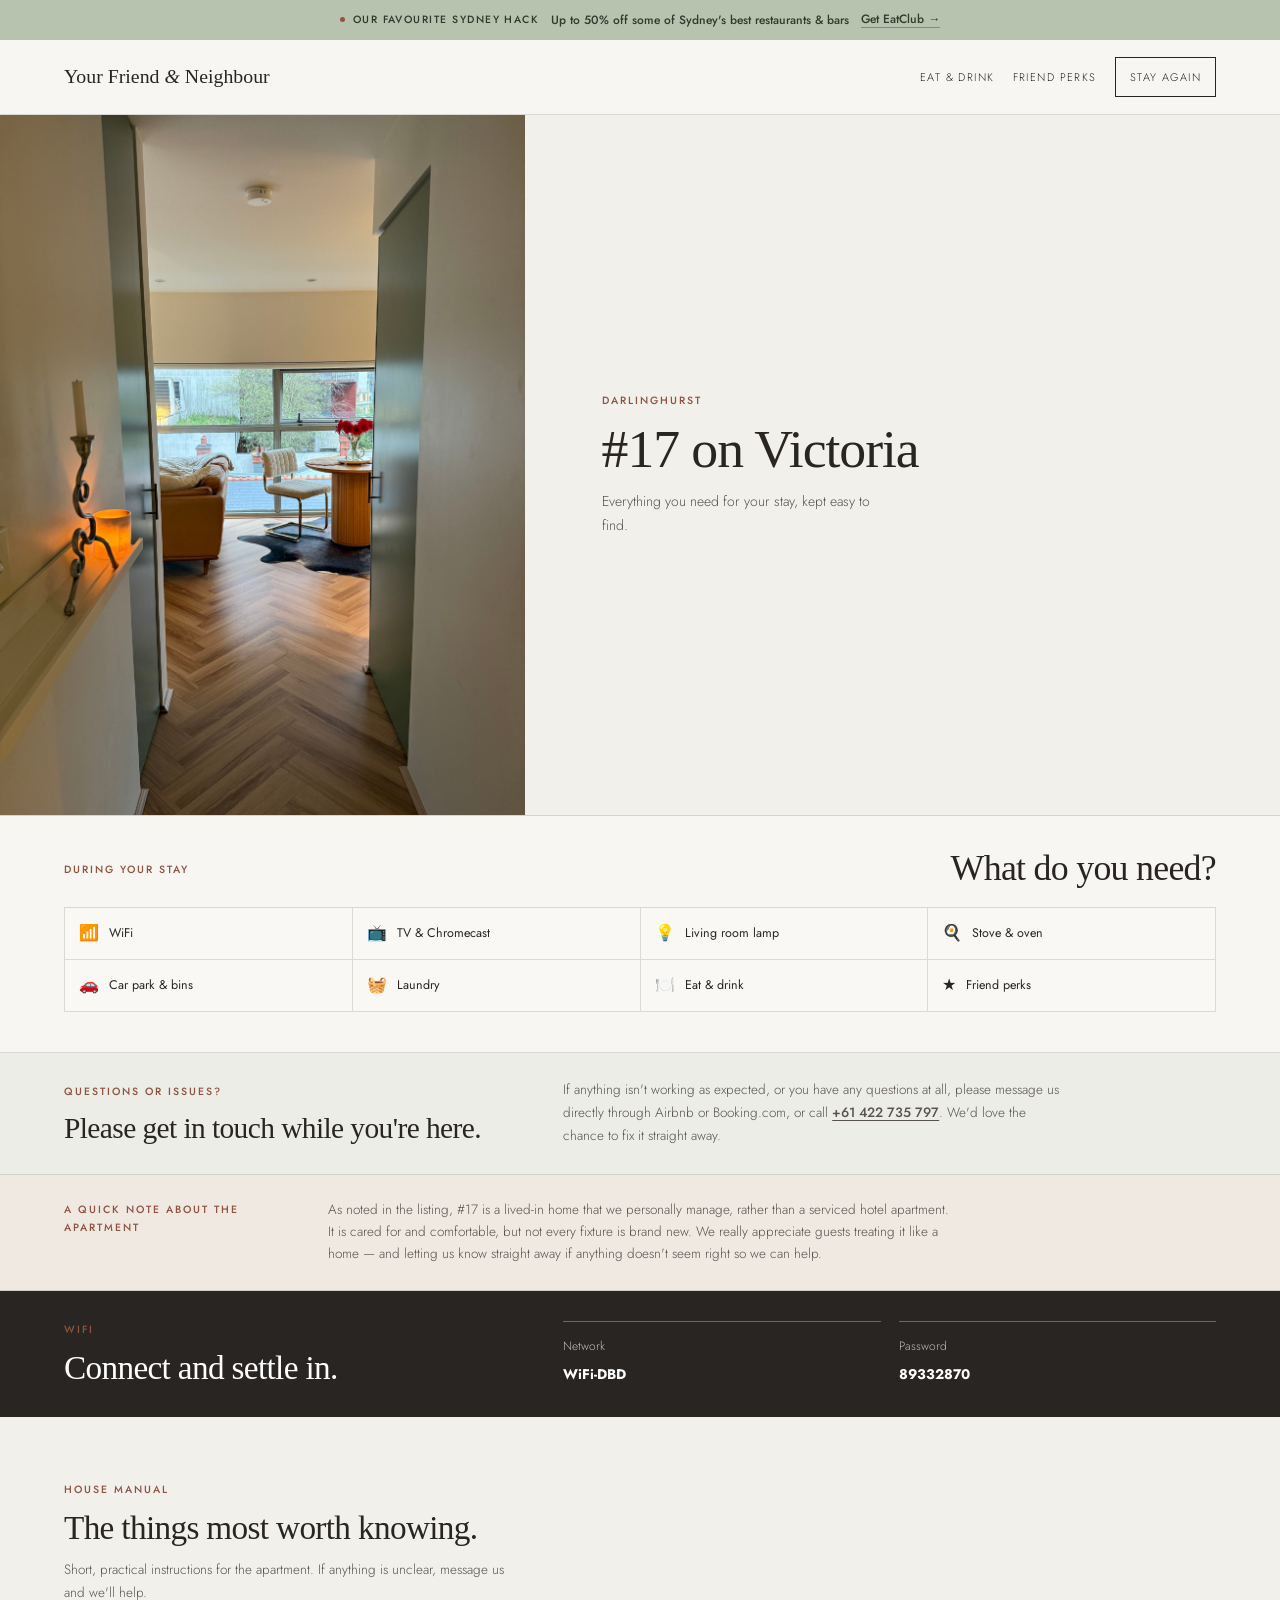
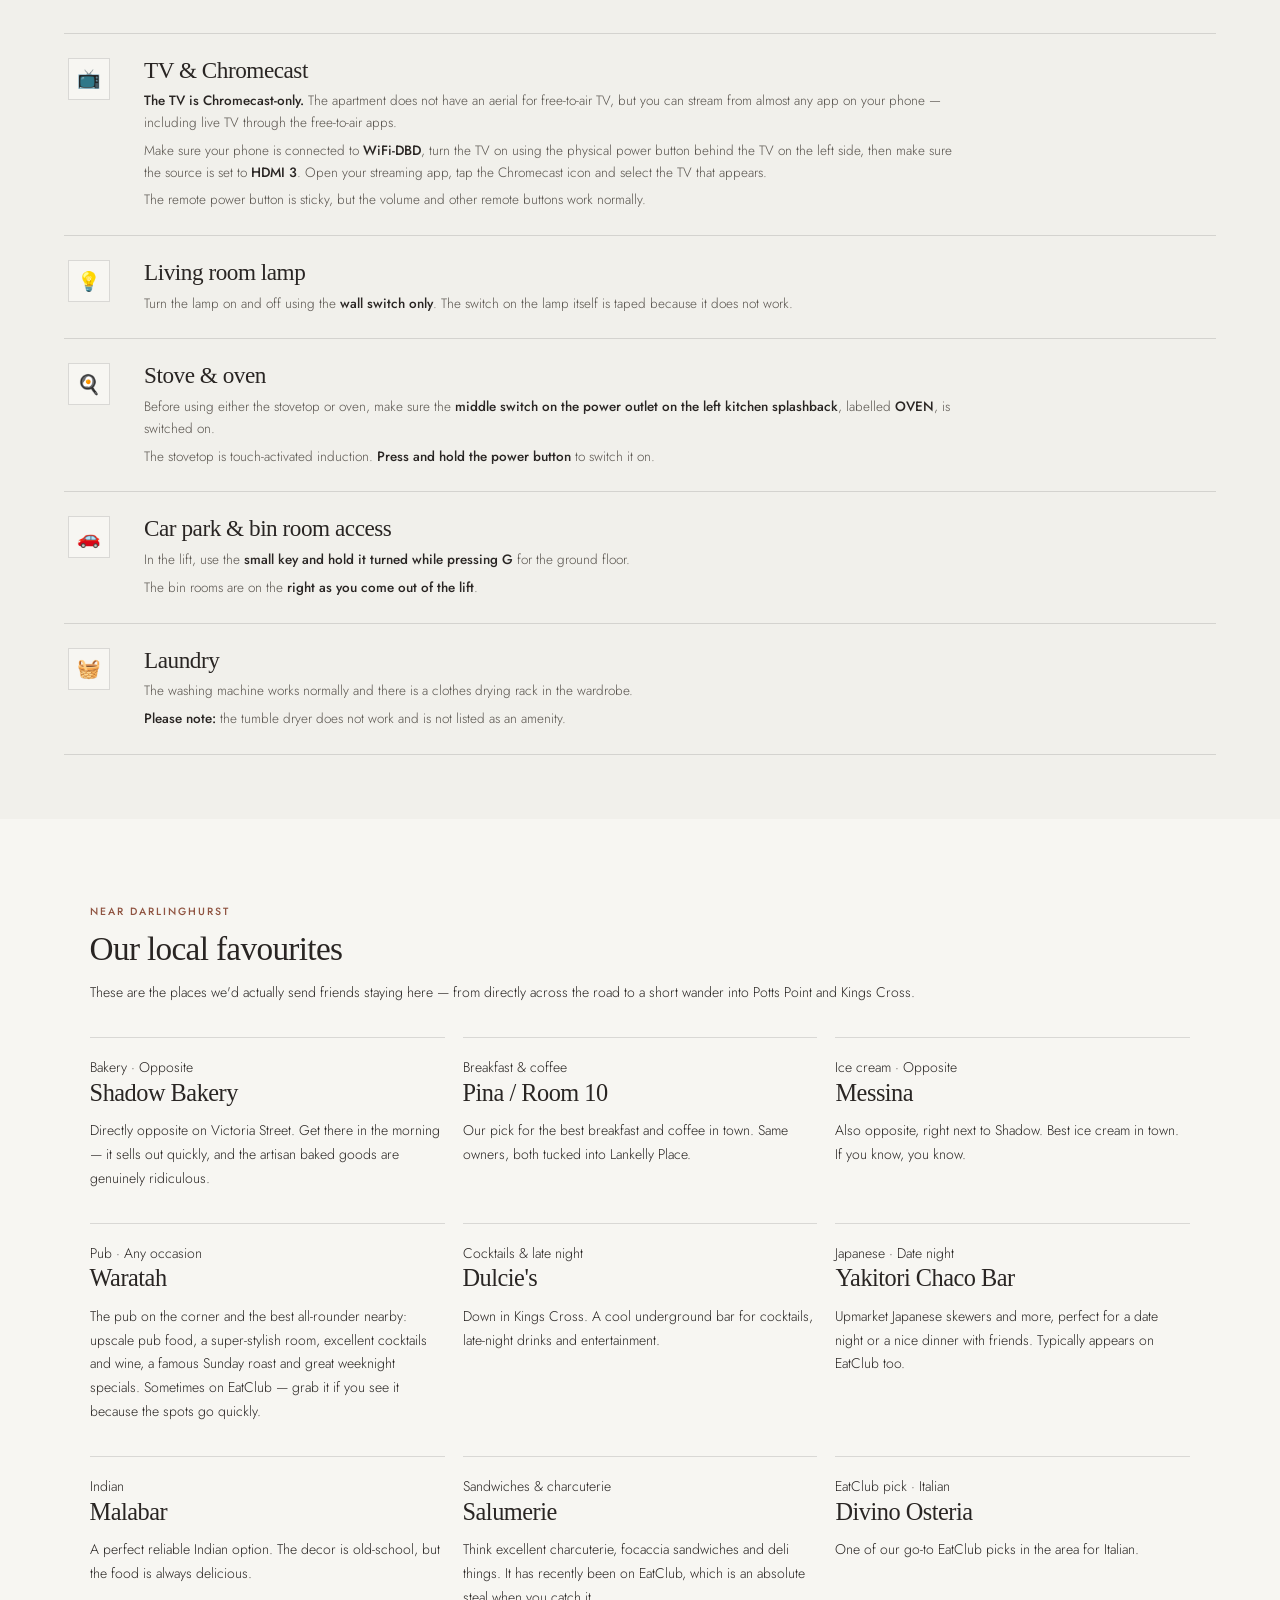
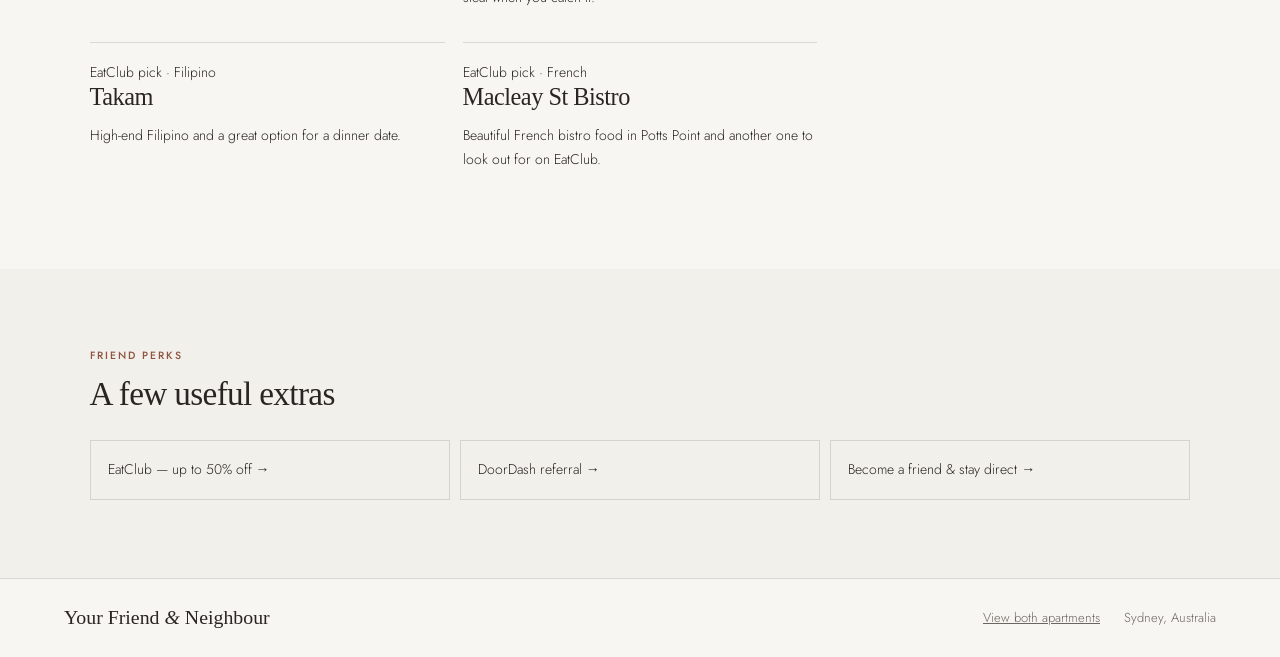
==== darlinghurst.html @ 28685bdb "Add Darlinghurst local recommendations" ====
<!doctype html>
<html lang="en">
<head>
  <meta charset="utf-8">
  <meta name="viewport" content="width=device-width, initial-scale=1">
  <title>#17 on Victoria | Your Friend & Neighbour</title>
  <link rel="preconnect" href="https://fonts.googleapis.com">
  <link rel="preconnect" href="https://fonts.gstatic.com" crossorigin>
  <link href="https://fonts.googleapis.com/css2?family=Jost:wght@300;400;500&family=Junicode:ital,wght@0,400;0,600;1,400&display=swap" rel="stylesheet">
  <link rel="stylesheet" href="styles.css">
  <link rel="stylesheet" href="overrides.css?v=guest5">
</head>
<body class="guest-page darlinghurst-guest-page">
  <a class="promo-bar" href="https://links.eatclub.com.au/VXpTUVMaY2b" target="_blank" rel="noopener noreferrer">
    <span class="promo-kicker">OUR FAVOURITE SYDNEY HACK</span>
    <strong>Up to 50% off some of Sydney's best restaurants &amp; bars</strong>
    <span class="promo-link">Get EatClub →</span>
  </a>

  <header class="site-header guest-header">
    <a class="brand" href="index.html">Your Friend <span>&amp;</span> Neighbour</a>
    <nav aria-label="Guest navigation">
      <a href="#guide">Eat &amp; drink</a>
      <a href="#perks">Friend perks</a>
      <a class="nav-cta" href="index.html#friend">Stay again</a>
    </nav>
  </header>

  <main>
    <section class="guest-split-hero" aria-label="#17 on Victoria guest guide">
      <div class="guest-split-image">
        <img src="IMG_4747.jpg" alt="#17 on Victoria apartment in Darlinghurst">
      </div>
      <div class="guest-split-copy">
        <p class="eyebrow">Darlinghurst</p>
        <h1>#17 on Victoria</h1>
        <p>Everything you need for your stay, kept easy to find.</p>
      </div>
    </section>

    <section class="guest-quick-section" aria-labelledby="guest-help-heading">
      <div class="guest-quick-heading">
        <p class="eyebrow">During your stay</p>
        <h2 id="guest-help-heading">What do you need?</h2>
      </div>
      <nav class="guest-quick-list" aria-label="Quick guest help">
        <a href="#wifi"><span aria-hidden="true">📶</span><strong>WiFi</strong></a>
        <a href="#tv"><span aria-hidden="true">📺</span><strong>TV &amp; Chromecast</strong></a>
        <a href="#lamp"><span aria-hidden="true">💡</span><strong>Living room lamp</strong></a>
        <a href="#kitchen"><span aria-hidden="true">🍳</span><strong>Stove &amp; oven</strong></a>
        <a href="#building-access"><span aria-hidden="true">🚗</span><strong>Car park &amp; bins</strong></a>
        <a href="#laundry"><span aria-hidden="true">🧺</span><strong>Laundry</strong></a>
        <a href="#guide"><span aria-hidden="true">🍽️</span><strong>Eat &amp; drink</strong></a>
        <a href="#perks"><span aria-hidden="true">★</span><strong>Friend perks</strong></a>
      </nav>
    </section>

    <section class="guest-contact-strip" aria-label="Contact your host">
      <div>
        <p class="eyebrow">Questions or issues?</p>
        <h2>Please get in touch while you're here.</h2>
      </div>
      <p>If anything isn't working as expected, or you have any questions at all, please message us directly through Airbnb or Booking.com, or call <a href="tel:+61422735797">+61 422 735 797</a>. We'd love the chance to fix it straight away.</p>
    </section>

    <section class="guest-context-note" aria-label="About the apartment">
      <div>
        <p class="eyebrow">A quick note about the apartment</p>
        <p>As noted in the listing, #17 is a lived-in home that we personally manage, rather than a serviced hotel apartment. It is cared for and comfortable, but not every fixture is brand new. We really appreciate guests treating it like a home — and letting us know straight away if anything doesn't seem right so we can help.</p>
      </div>
    </section>

    <section id="wifi" class="wifi-card guest-wifi-card guest-wifi-card-compact">
      <div>
        <p class="eyebrow">WiFi</p>
        <h2>Connect and settle in.</h2>
      </div>
      <div class="wifi-details">
        <p><span>Network</span><strong>WiFi-DBD</strong></p>
        <p><span>Password</span><strong>89332870</strong></p>
      </div>
    </section>

    <section id="essentials" class="section guest-essential-section">
      <div class="section-intro narrow guest-essential-intro">
        <p class="eyebrow">House manual</p>
        <h2>The things most worth knowing.</h2>
        <p>Short, practical instructions for the apartment. If anything is unclear, message us and we'll help.</p>
      </div>

      <div class="guest-manual-list">
        <article id="tv" class="guest-manual-row">
          <div class="guest-manual-icon" aria-hidden="true">📺</div>
          <div class="guest-manual-copy">
            <h3>TV &amp; Chromecast</h3>
            <p><strong>The TV is Chromecast-only.</strong> The apartment does not have an aerial for free-to-air TV, but you can stream from almost any app on your phone — including live TV through the free-to-air apps.</p>
            <p>Make sure your phone is connected to <strong>WiFi-DBD</strong>, turn the TV on using the physical power button behind the TV on the left side, then make sure the source is set to <strong>HDMI 3</strong>. Open your streaming app, tap the Chromecast icon and select the TV that appears.</p>
            <p>The remote power button is sticky, but the volume and other remote buttons work normally.</p>
          </div>
        </article>

        <article id="lamp" class="guest-manual-row">
          <div class="guest-manual-icon" aria-hidden="true">💡</div>
          <div class="guest-manual-copy">
            <h3>Living room lamp</h3>
            <p>Turn the lamp on and off using the <strong>wall switch only</strong>. The switch on the lamp itself is taped because it does not work.</p>
          </div>
        </article>

        <article id="kitchen" class="guest-manual-row">
          <div class="guest-manual-icon" aria-hidden="true">🍳</div>
          <div class="guest-manual-copy">
            <h3>Stove &amp; oven</h3>
            <p>Before using either the stovetop or oven, make sure the <strong>middle switch on the power outlet on the left kitchen splashback</strong>, labelled <strong>OVEN</strong>, is switched on.</p>
            <p>The stovetop is touch-activated induction. <strong>Press and hold the power button</strong> to switch it on.</p>
          </div>
        </article>

        <article id="building-access" class="guest-manual-row">
          <div class="guest-manual-icon" aria-hidden="true">🚗</div>
          <div class="guest-manual-copy">
            <h3>Car park &amp; bin room access</h3>
            <p>In the lift, use the <strong>small key and hold it turned while pressing G</strong> for the ground floor.</p>
            <p>The bin rooms are on the <strong>right as you come out of the lift</strong>.</p>
          </div>
        </article>

        <article id="laundry" class="guest-manual-row">
          <div class="guest-manual-icon" aria-hidden="true">🧺</div>
          <div class="guest-manual-copy">
            <h3>Laundry</h3>
            <p>The washing machine works normally and there is a clothes drying rack in the wardrobe.</p>
            <p><strong>Please note:</strong> the tumble dryer does not work and is not listed as an amenity.</p>
          </div>
        </article>
      </div>
    </section>

    <section id="guide" class="section">
      <p class="eyebrow">Near Darlinghurst</p>
      <h2>Our local favourites</h2>
      <p class="guide-intro">These are the places we'd actually send friends staying here — from directly across the road to a short wander into Potts Point and Kings Cross.</p>
      <div class="recommendation-grid">
        <article><span>Bakery · Opposite</span><h3>Shadow Bakery</h3><p>Directly opposite on Victoria Street. Get there in the morning — it sells out quickly, and the artisan baked goods are genuinely ridiculous.</p></article>
        <article><span>Breakfast &amp; coffee</span><h3>Pina / Room 10</h3><p>Our pick for the best breakfast and coffee in town. Same owners, both tucked into Lankelly Place.</p></article>
        <article><span>Ice cream · Opposite</span><h3>Messina</h3><p>Also opposite, right next to Shadow. Best ice cream in town. If you know, you know.</p></article>
        <article><span>Pub · Any occasion</span><h3>Waratah</h3><p>The pub on the corner and the best all-rounder nearby: upscale pub food, a super-stylish room, excellent cocktails and wine, a famous Sunday roast and great weeknight specials. Sometimes on EatClub — grab it if you see it because the spots go quickly.</p></article>
        <article><span>Cocktails &amp; late night</span><h3>Dulcie's</h3><p>Down in Kings Cross. A cool underground bar for cocktails, late-night drinks and entertainment.</p></article>
        <article><span>Japanese · Date night</span><h3>Yakitori Chaco Bar</h3><p>Upmarket Japanese skewers and more, perfect for a date night or a nice dinner with friends. Typically appears on EatClub too.</p></article>
        <article><span>Indian</span><h3>Malabar</h3><p>A perfect reliable Indian option. The decor is old-school, but the food is always delicious.</p></article>
        <article><span>Sandwiches &amp; charcuterie</span><h3>Salumerie</h3><p>Think excellent charcuterie, focaccia sandwiches and deli things. It has recently been on EatClub, which is an absolute steal when you catch it.</p></article>
        <article><span>EatClub pick · Italian</span><h3>Divino Osteria</h3><p>One of our go-to EatClub picks in the area for Italian.</p></article>
        <article><span>EatClub pick · Filipino</span><h3>Takam</h3><p>High-end Filipino and a great option for a dinner date.</p></article>
        <article><span>EatClub pick · French</span><h3>Macleay St Bistro</h3><p>Beautiful French bistro food in Potts Point and another one to look out for on EatClub.</p></article>
      </div>
    </section>

    <section id="perks" class="perks">
      <p class="eyebrow">Friend perks</p>
      <h2>A few useful extras</h2>
      <div class="perk-links">
        <a href="https://links.eatclub.com.au/VXpTUVMaY2b" target="_blank" rel="noopener noreferrer">EatClub — up to 50% off →</a>
        <a href="#">DoorDash referral →</a>
        <a href="index.html#friend">Become a friend &amp; stay direct →</a>
      </div>
    </section>
  </main>

  <footer>
    <div class="footer-brand">Your Friend <span>&amp;</span> Neighbour</div>
    <p><a href="index.html">View both apartments</a></p>
    <p>Sydney, Australia</p>
  </footer>
</body>
</html>
---- styles.css ----
:root{
  --ink:#292523;--paper:#F7F6F2;--warm:#F1F0EB;--sage:#68755F;--sage-pale:#B7C3AE;--sage-pale-text:#2F3A2D;--clay:#8F5340;--muted:#6B6660;--body:#57524C;--line:rgba(41,37,35,.14)
}
*{box-sizing:border-box}html{scroll-behavior:smooth}body{margin:0;background:var(--paper);color:var(--ink);font-family:"Jost",Arial,sans-serif;font-weight:300;font-size:14px;line-height:1.7}a{color:inherit}img{display:block;width:100%;filter:none!important}h1,h2,h3,.stay-title{font-family:"Junicode",Georgia,serif;font-weight:400;letter-spacing:-.02em;margin:0}h1{font-size:clamp(2.2rem,3.4vw,3.2rem);line-height:1.06}h2{font-size:clamp(1.85rem,2.6vw,2.7rem);line-height:1.04}h3,.stay-title{font-size:clamp(1.5rem,1.9vw,1.95rem);line-height:1.05}.eyebrow{margin:0 0 12px;text-transform:uppercase;letter-spacing:.19em;font-size:10.5px;font-weight:500;color:var(--clay)}.eyebrow.light{color:rgba(255,255,255,.92)}
.promo-bar{position:sticky;top:0;z-index:50;min-height:40px;padding:9px 5vw;display:flex;justify-content:center;align-items:center;gap:12px;background:var(--sage-pale);color:var(--sage-pale-text);text-decoration:none;font-size:12px;line-height:1.2}.promo-kicker{font-size:10.5px;letter-spacing:.14em;font-weight:500}.promo-kicker:before{content:"";display:inline-block;width:5px;height:5px;border-radius:50%;background:var(--clay);margin-right:8px;vertical-align:1px}.promo-bar strong,.promo-link{font-weight:500}.promo-link{border-bottom:1px solid rgba(47,58,45,.4)}
.site-header{position:sticky;top:40px;z-index:40;display:flex;align-items:center;gap:24px;padding:17px 5vw;background:rgba(247,246,242,.95);backdrop-filter:blur(12px);border-bottom:1px solid var(--line)}.brand,.footer-brand{font-family:"Junicode",Georgia,serif;font-size:1.24rem;line-height:1;text-decoration:none;white-space:nowrap}.brand span,.footer-brand span{font-style:italic}.site-header nav{display:flex;gap:24px;margin-left:auto;align-items:center}.site-header nav a,.nav-cta{font-size:11px;text-transform:uppercase;letter-spacing:.13em;text-decoration:none;min-height:40px;display:inline-flex;align-items:center;white-space:nowrap}.nav-cta{padding:8px 14px;border:1px solid var(--ink)}.nav-cta:hover{background:var(--ink);color:var(--paper)}
.home-hero{position:relative;height:min(72vh,660px);min-height:460px;overflow:hidden;display:flex;align-items:flex-end}.hero-image{position:absolute;inset:0;height:100%;object-fit:cover;object-position:62% 50%}.hero-wash{position:absolute;inset:0;background:linear-gradient(96deg,rgba(28,26,24,.42) 0%,rgba(28,26,24,.20) 30%,rgba(28,26,24,.05) 52%,rgba(28,26,24,0) 68%)}.hero-content{position:relative;z-index:2;color:white;max-width:640px;padding:8vh 5vw 6vh}.hero-content .eyebrow{display:flex;align-items:center;gap:11px;margin-bottom:18px}.hero-content .eyebrow span{width:22px;height:1px;background:rgba(255,255,255,.7);display:inline-block}.hero-copy{max-width:36ch;font-size:14.5px;color:rgba(255,255,255,.9);margin:18px 0 22px}.hero-actions{display:flex;gap:16px;align-items:center;flex-wrap:wrap}.hero-primary{background:var(--paper);color:var(--ink);padding:12px 20px;min-height:44px;display:inline-flex;align-items:center;text-decoration:none;text-transform:uppercase;font-size:11.5px;letter-spacing:.13em;font-weight:500;white-space:nowrap}.hero-secondary{color:white;font-size:13px;text-decoration:underline;text-underline-offset:4px}
.guest-band{background:var(--warm);border-bottom:1px solid var(--line);padding:18px 5vw;display:flex;justify-content:space-between;align-items:center;gap:24px;flex-wrap:wrap}.guest-band p{margin:0;color:var(--body)}.guest-band-links{display:flex;gap:8px;flex-wrap:wrap}.guest-band-links a{min-height:40px;padding:10px 14px;border:1px solid rgba(41,37,35,.22);background:var(--paper);display:inline-flex;align-items:center;text-decoration:none;font-size:12.5px;white-space:nowrap}.guest-band-links a:hover{border-color:var(--ink);background:#fff}
.compact-section{padding:84px 5vw}.stays-intro-row{max-width:1180px;margin:0 auto 34px;display:flex;align-items:flex-end;justify-content:space-between;gap:30px;flex-wrap:wrap}.stays-intro{max-width:590px}.stays-support{max-width:31ch;margin:0;color:var(--muted);font-size:13.5px}.stay-cards{max-width:1180px;margin:0 auto;display:grid;grid-template-columns:1fr 1fr;border:1px solid var(--line);background:var(--warm)}.stay-card{display:block;padding:24px;text-decoration:none;background:rgba(255,255,255,.18);transition:background .25s ease}.stay-card+.stay-card{border-left:1px solid var(--line)}.stay-card:hover{background:rgba(255,255,255,.5)}.stay-card-image{display:block;aspect-ratio:4/3;overflow:hidden}.stay-card-image img{height:100%;object-fit:cover;object-position:center;transition:transform .45s cubic-bezier(.22,.61,.36,1)}.surry-card-image img{object-position:49% 48%}.stay-card:hover img{transform:scale(1.02)}.stay-card-copy{display:block;padding-top:20px}.stay-card-copy .eyebrow{display:block;margin-bottom:9px}.stay-title{display:block}.stay-blurb{display:block;max-width:44ch;margin-top:11px;color:var(--body);font-size:14px;line-height:1.62}.stay-explore{display:inline-flex;margin-top:16px;border-bottom:1px solid currentColor;padding-bottom:2px;font-size:12px}
.lifestyle-banner{position:relative;height:min(52vw,520px);min-height:390px;overflow:hidden;display:flex;align-items:flex-end}.lifestyle-banner img{position:absolute;inset:0;height:100%;object-fit:cover;object-position:58% 52%}.lifestyle-banner:after{content:"";position:absolute;inset:0;background:linear-gradient(94deg,rgba(32,29,27,.40),rgba(32,29,27,.10) 52%,rgba(32,29,27,0) 72%)}.lifestyle-copy{position:relative;z-index:2;color:white;padding:6vh 5vw;max-width:620px}.lifestyle-copy p{font-family:"Junicode",Georgia,serif;font-size:clamp(1.9rem,3.2vw,3.2rem);line-height:1.02;margin:0 0 14px}.lifestyle-copy em{font-family:"Junicode",Georgia,serif;font-size:1.15rem}
.recommend-section{display:grid;grid-template-columns:.78fr 1.22fr;gap:7vw;max-width:1280px;margin:0 auto}.today-block{max-width:470px}.today-block>p:not(.eyebrow),.friend-copy p{color:var(--body);font-size:14px}.recommend-list{border-top:1px solid var(--line)}.recommend-list a{display:grid;grid-template-columns:84px 1fr 1.1fr;gap:18px;padding:20px 4px;border-bottom:1px solid var(--line);text-decoration:none;align-items:center}.recommend-list a:hover{background:rgba(41,37,35,.03)}.recommend-list span{font-size:10px;letter-spacing:.13em;text-transform:uppercase;color:var(--clay)}.recommend-list strong{font-family:"Junicode",Georgia,serif;font-size:1.3rem;font-weight:400}.recommend-list small{font-size:13.5px;color:var(--muted)}
.perks-strip{padding:64px 5vw;background:var(--sage);color:#F4F3EE;display:grid;grid-template-columns:.8fr 1.2fr;gap:6vw;align-items:start}.perk-actions{display:grid}.perk-actions>a{color:#F4F3EE;text-decoration:none;padding:17px 0;border-bottom:1px solid rgba(255,255,255,.28);font-size:14px;display:grid;grid-template-columns:1fr auto auto;gap:10px}.perk-actions>a>span{color:rgba(244,243,238,.66)}.perk-feature{display:flex!important;grid-template-columns:none!important;gap:26px!important;flex-wrap:wrap;padding:24px!important;background:rgba(255,255,255,.10);border:1px solid rgba(255,255,255,.28)!important;align-items:center}.perk-feature:hover{background:rgba(255,255,255,.16)}.perk-figure{font-family:"Junicode",Georgia,serif;font-size:clamp(2.6rem,4vw,3.6rem);line-height:.9;white-space:nowrap;color:#F4F3EE!important}.perk-figure span{font-size:.4em;color:inherit!important}.perk-body{display:grid;flex:1;min-width:220px;color:#F4F3EE!important}.perk-body strong{font-family:"Junicode",Georgia,serif;font-size:1.3rem;font-weight:400}.perk-body span{font-size:13.5px;color:rgba(244,243,238,.82)!important}.perk-cta{margin-left:auto;background:var(--paper);color:var(--ink)!important;min-height:40px;padding:11px 18px;text-transform:uppercase;font-size:11.5px;letter-spacing:.12em;white-space:nowrap;display:inline-flex;align-items:center}
.friend-section{display:grid;grid-template-columns:1.05fr .95fr;background:var(--paper)}.friend-form-wrap{padding:84px 5vw}.friend-copy,.friend-form{max-width:430px}.friend-form{display:grid;gap:18px;margin-top:28px}.friend-form label{display:grid;gap:4px;font-size:10.5px;letter-spacing:.12em;text-transform:uppercase;color:var(--muted)}.friend-form input[type=text],.friend-form input[type=email],.popover-form input[type=text],.popover-form input[type=email]{border:0;border-bottom:1px solid var(--ink);background:transparent;padding:11px 0;font:inherit;outline:none}.checkbox{grid-template-columns:auto 1fr!important;align-items:start!important;text-transform:none!important;letter-spacing:0!important;font-size:13px!important;color:var(--body)!important}.checkbox input{width:17px;height:17px;accent-color:var(--sage)}.friend-form button,.popover-form button{min-height:46px;padding:13px 22px;border:0;background:var(--ink);color:white;text-transform:uppercase;letter-spacing:.12em;font:500 11.5px "Jost",sans-serif;cursor:pointer}.friend-form button:hover,.popover-form button:hover{background:#3E4A38}.friend-image{min-height:420px}.friend-image img{height:100%;object-fit:cover;object-position:50% 55%}
.friend-popover{position:fixed;right:28px;bottom:28px;z-index:60;width:372px;padding:28px;background:#FBFAF6;border:1px solid var(--ink);border-top:3px solid var(--sage);box-shadow:0 18px 50px rgba(41,37,35,.16);transform:translateY(20px);opacity:0;pointer-events:none;transition:.25s ease}.friend-popover.show{opacity:1;transform:none;pointer-events:auto}.friend-popover h3{font-size:1.8rem;margin:0 42px 14px 0}.popover-close{position:absolute;top:10px;right:10px;width:36px;height:36px;border:0;background:transparent;font-size:1.7rem;cursor:pointer}.popover-promises{border-top:1px solid var(--line);margin-bottom:18px}.popover-promises p{margin:0;padding:9px 0;border-bottom:1px solid var(--line);font-size:13px;color:var(--body);line-height:1.5}.popover-promises p span{color:var(--clay);margin-right:6px}.popover-form{display:grid;gap:14px}.popover-form button{width:100%}
footer{padding:28px 5vw;border-top:1px solid var(--line);display:grid;grid-template-columns:1fr auto auto;gap:24px;align-items:center}.footer-links{display:flex;gap:18px}.footer-links a,footer p{font-size:13px;color:var(--muted);text-decoration:none;white-space:nowrap;margin:0}.footer-links a:hover{color:var(--ink)}.footer-links .reopen-popover{color:var(--clay)}
/* Guest pages */
.guest-property-hero{position:relative;min-height:460px;height:min(58vw,560px);overflow:hidden;display:flex;align-items:flex-end}.guest-property-hero img{position:absolute;inset:0;height:100%;object-fit:cover;object-position:center}.guest-property-wash{position:absolute;inset:0;background:linear-gradient(90deg,rgba(36,31,29,.36),rgba(36,31,29,.06) 68%)}.guest-property-copy{position:relative;z-index:2;color:white;padding:7vh 7vw;max-width:720px}.guest-property-copy>p:not(.eyebrow){max-width:540px;font-size:14.5px}.guest-panel{padding:64px 7vw;display:grid;grid-template-columns:.75fr 1.25fr;gap:7vw}.quick-links{display:grid;grid-template-columns:1fr 1fr;gap:1px;border:1px solid var(--line);background:var(--line)}.quick-links a{min-height:132px;padding:20px;background:var(--paper);text-decoration:none;display:flex;flex-direction:column}.quick-links a>span{color:var(--clay);font-size:10.5px;letter-spacing:.14em}.quick-links strong{margin-top:auto;font-family:"Junicode",Georgia,serif;font-size:1.26rem;font-weight:400}.quick-links small{margin-top:4px;color:var(--muted);font-size:12.5px}.wifi-card{margin:0 7vw 70px;padding:42px;background:var(--ink);color:white}.wifi-details{display:grid;grid-template-columns:1fr 1fr;gap:18px;margin-top:26px}.wifi-details p{margin:0;padding-top:14px;border-top:1px solid rgba(255,255,255,.3)}.wifi-details span{display:block;font-size:12px;opacity:.7;margin-bottom:7px}.section{padding:84px 7vw}.section-intro.narrow{max-width:650px;margin-bottom:34px}.house-manual-section{background:var(--warm)}.manual-grid,.manual-content-grid{display:grid;grid-template-columns:repeat(3,1fr);gap:14px}.manual-grid a,.manual-content-card{min-height:155px;padding:22px;border:1px solid var(--line);text-decoration:none;background:rgba(255,255,255,.28)}.manual-grid span,.manual-content-card h3{font-family:"Junicode",Georgia,serif;font-size:1.3rem}.manual-content-card h3{margin:0 0 10px}.manual-content-card p,.manual-content-card .manual-note{font-size:13px;color:var(--body);line-height:1.55}.manual-note{display:block;margin-top:10px}.recommendation-grid{display:grid;grid-template-columns:repeat(3,1fr);gap:18px;margin-top:32px}.recommendation-grid article{border-top:1px solid var(--line);padding-top:18px}.perks{padding:78px 7vw;background:var(--warm)}.perk-links{display:grid;grid-template-columns:repeat(3,1fr);gap:10px;margin-top:28px}.perk-links a{padding:17px;border:1px solid var(--line);text-decoration:none;min-height:40px}
@media(max-width:900px){.promo-kicker{display:none}.site-header{flex-wrap:wrap;align-items:center}.brand{order:1}.nav-cta{order:2;margin-left:auto}.site-header nav{order:3;width:100%;margin-left:0;overflow-x:auto;gap:20px}.site-header nav a{min-height:40px}.recommend-section,.perks-strip,.guest-panel{grid-template-columns:1fr}.stay-cards{grid-template-columns:1fr;border:0;background:transparent}.stay-card{padding:0 0 32px}.stay-card+.stay-card{border-left:0;border-top:1px solid var(--line);padding-top:32px}.friend-section{grid-template-columns:1fr}.friend-image{min-height:300px;order:2}.manual-grid,.manual-content-grid{grid-template-columns:1fr 1fr}.recommend-list a{grid-template-columns:1fr;gap:4px}.guest-band{align-items:flex-start}}
@media(max-width:680px){.promo-bar{padding:9px 12px;font-size:11px;white-space:nowrap;overflow:hidden}.site-header{top:40px;padding:12px 5vw}.brand{font-size:1.05rem}.nav-cta{font-size:10px;padding:7px 10px}.home-hero{height:74vh;min-height:480px}.hero-content{padding:7vh 5vw 5vh;max-width:92%}.hero-actions{gap:10px}.hero-primary{font-size:10.5px;padding:11px 14px}.hero-secondary{font-size:12px}.guest-band-links{flex-wrap:nowrap;overflow-x:auto;width:100%;padding-bottom:2px}.compact-section{padding:64px 5vw}.lifestyle-banner{min-height:420px;height:58vh}.perk-feature{gap:16px!important}.perk-cta{margin-left:0}.friend-popover{left:12px;right:12px;bottom:12px;width:auto}.manual-grid,.manual-content-grid,.wifi-details,.recommendation-grid,.perk-links,.quick-links{grid-template-columns:1fr}.wifi-card{margin:0 5vw 55px;padding:28px 22px}footer{grid-template-columns:1fr}.footer-links{flex-wrap:wrap}}
---- overrides.css ----
/* Design v3 consolidates all active styles in styles.css. */

/* Darlinghurst guest companion v4 */
.darlinghurst-guest-page .guest-header nav{gap:18px}

.guest-split-hero{display:grid;grid-template-columns:minmax(280px,.82fr) 1.18fr;min-height:280px;background:var(--warm);border-bottom:1px solid var(--line)}
.guest-split-image{min-height:280px;overflow:hidden}
.guest-split-image img{width:100%;height:100%;object-fit:cover;object-position:50% 72%}
.guest-split-copy{padding:44px 6vw;display:flex;flex-direction:column;justify-content:center;max-width:680px}
.guest-split-copy h1{font-size:clamp(2.35rem,4.2vw,4rem);margin-bottom:12px}
.guest-split-copy>p:not(.eyebrow){margin:0;max-width:34ch;color:var(--body);font-size:14px}

.guest-quick-section{padding:34px 5vw 40px;background:var(--paper);border-bottom:1px solid var(--line)}
.guest-quick-heading{display:flex;justify-content:space-between;gap:24px;align-items:end;max-width:1180px;margin:0 auto 20px}
.guest-quick-heading .eyebrow{margin-bottom:8px}
.guest-quick-heading h2{font-size:clamp(1.85rem,2.8vw,2.7rem)}
.guest-quick-list{display:grid;grid-template-columns:repeat(4,minmax(0,1fr));max-width:1180px;margin:0 auto;border-top:1px solid var(--line);border-left:1px solid var(--line)}
.guest-quick-list a{min-height:52px;padding:11px 14px;border-right:1px solid var(--line);border-bottom:1px solid var(--line);display:flex;align-items:center;gap:10px;text-decoration:none;background:rgba(255,255,255,.18);font-size:12.5px}
.guest-quick-list a:hover{background:rgba(255,255,255,.6)}
.guest-quick-list a span{font-size:16px;line-height:1;flex:0 0 auto}
.guest-quick-list a strong{font-weight:400}

.guest-contact-strip{padding:26px 5vw;background:rgba(183,195,174,.18);border-bottom:1px solid var(--line);display:grid;grid-template-columns:.8fr 1.2fr;gap:5vw;align-items:center}
.guest-contact-strip h2{font-size:clamp(1.65rem,2.3vw,2.2rem)}
.guest-contact-strip>p{margin:0;max-width:62ch;color:var(--body);font-size:13.5px}
.guest-contact-strip a{font-weight:500;text-underline-offset:3px}

.guest-context-note{padding:24px 5vw;background:#efe9e2;border-bottom:1px solid var(--line)}
.guest-context-note>div{max-width:1180px;margin:0 auto;display:grid;grid-template-columns:230px 1fr;gap:34px;align-items:start}
.guest-context-note .eyebrow{margin:2px 0 0}
.guest-context-note p:last-child{margin:0;max-width:78ch;color:var(--body);font-size:13.5px;line-height:1.65}

.guest-wifi-card-compact{margin:0!important;border-radius:0!important;padding:30px 5vw!important;display:grid!important;grid-template-columns:.8fr 1.2fr!important;gap:5vw!important;align-items:center}
.guest-wifi-card-compact .wifi-details{margin-top:0!important}

.guest-essential-section{padding:64px 5vw!important;background:var(--warm)}
.guest-essential-intro{max-width:760px!important;margin:0 0 28px!important}
.guest-essential-intro>p:not(.eyebrow){max-width:58ch;color:var(--body);font-size:13.5px}
.guest-manual-list{border-top:1px solid var(--line);max-width:1180px}
.guest-manual-row{display:grid;grid-template-columns:58px minmax(0,1fr);gap:18px;padding:24px 4px;border-bottom:1px solid var(--line);scroll-margin-top:130px}
.guest-manual-icon{width:42px;height:42px;border:1px solid var(--line);display:flex;align-items:center;justify-content:center;background:var(--paper);font-size:19px;line-height:1}
.guest-manual-copy{max-width:820px}
.guest-manual-copy h3{font-size:1.45rem;margin-bottom:8px}
.guest-manual-copy p{margin:6px 0 0;color:var(--body);font-size:13.5px;line-height:1.62}
.guest-manual-copy strong{font-weight:500;color:var(--ink)}

@media(max-width:900px){
  .darlinghurst-guest-page .guest-header{gap:10px}
  .darlinghurst-guest-page .guest-header nav{gap:14px}
  .guest-split-hero{grid-template-columns:40% 60%;min-height:230px}
  .guest-split-image{min-height:230px}
  .guest-split-image img{object-position:50% 76%}
  .guest-split-copy{padding:26px 5vw}
  .guest-split-copy h1{font-size:clamp(2rem,5.7vw,2.8rem)}
  .guest-split-copy>p:not(.eyebrow){font-size:13px;line-height:1.55}
  .guest-quick-list{grid-template-columns:repeat(2,minmax(0,1fr))}
  .guest-context-note>div{grid-template-columns:1fr;gap:10px}
  .guest-contact-strip,.guest-wifi-card-compact{grid-template-columns:1fr!important;gap:18px!important}
}

@media(max-width:680px){
  .darlinghurst-guest-page .promo-bar{font-size:11px!important;gap:8px!important}
  .darlinghurst-guest-page .promo-kicker{display:none!important}
  .darlinghurst-guest-page .guest-header{padding:12px 4vw!important}
  .darlinghurst-guest-page .guest-header .brand{font-size:1.15rem}
  .darlinghurst-guest-page .guest-header nav{margin-left:auto;gap:10px;overflow:visible;padding-bottom:0}
  .darlinghurst-guest-page .guest-header nav a{min-height:34px;font-size:9.5px}
  .darlinghurst-guest-page .guest-header .nav-cta{display:inline-flex;padding:6px 9px}

  .guest-split-hero{grid-template-columns:42% 58%;min-height:205px}
  .guest-split-image{min-height:205px}
  .guest-split-image img{object-position:50% 80%}
  .guest-split-copy{padding:20px 16px}
  .guest-split-copy .eyebrow{font-size:9px;margin-bottom:8px}
  .guest-split-copy h1{font-size:clamp(1.85rem,8vw,2.35rem);line-height:1.02;margin-bottom:10px}
  .guest-split-copy>p:not(.eyebrow){font-size:12.5px;line-height:1.45}

  .guest-quick-section{padding:24px 4vw 28px}
  .guest-quick-heading{margin-bottom:14px}
  .guest-quick-heading .eyebrow{margin-bottom:6px}
  .guest-quick-heading h2{font-size:1.8rem}
  .guest-quick-list{grid-template-columns:repeat(2,minmax(0,1fr))}
  .guest-quick-list a{min-height:48px;padding:9px 10px;gap:8px;font-size:11.5px;line-height:1.25}
  .guest-quick-list a span{font-size:15px}

  .guest-contact-strip{padding:22px 4vw}
  .guest-contact-strip>p{font-size:12.7px;line-height:1.6}
  .guest-context-note{padding:20px 4vw}
  .guest-context-note p:last-child{font-size:12.5px;line-height:1.6}
  .guest-wifi-card-compact{padding:26px 4vw!important}
  .guest-essential-section{padding:46px 4vw!important}
  .guest-manual-row{grid-template-columns:44px 1fr;gap:12px;padding:20px 0}
  .guest-manual-icon{width:38px;height:38px;font-size:17px}
  .guest-manual-copy h3{font-size:1.28rem}
  .guest-manual-copy p{font-size:12.7px;line-height:1.58}
}
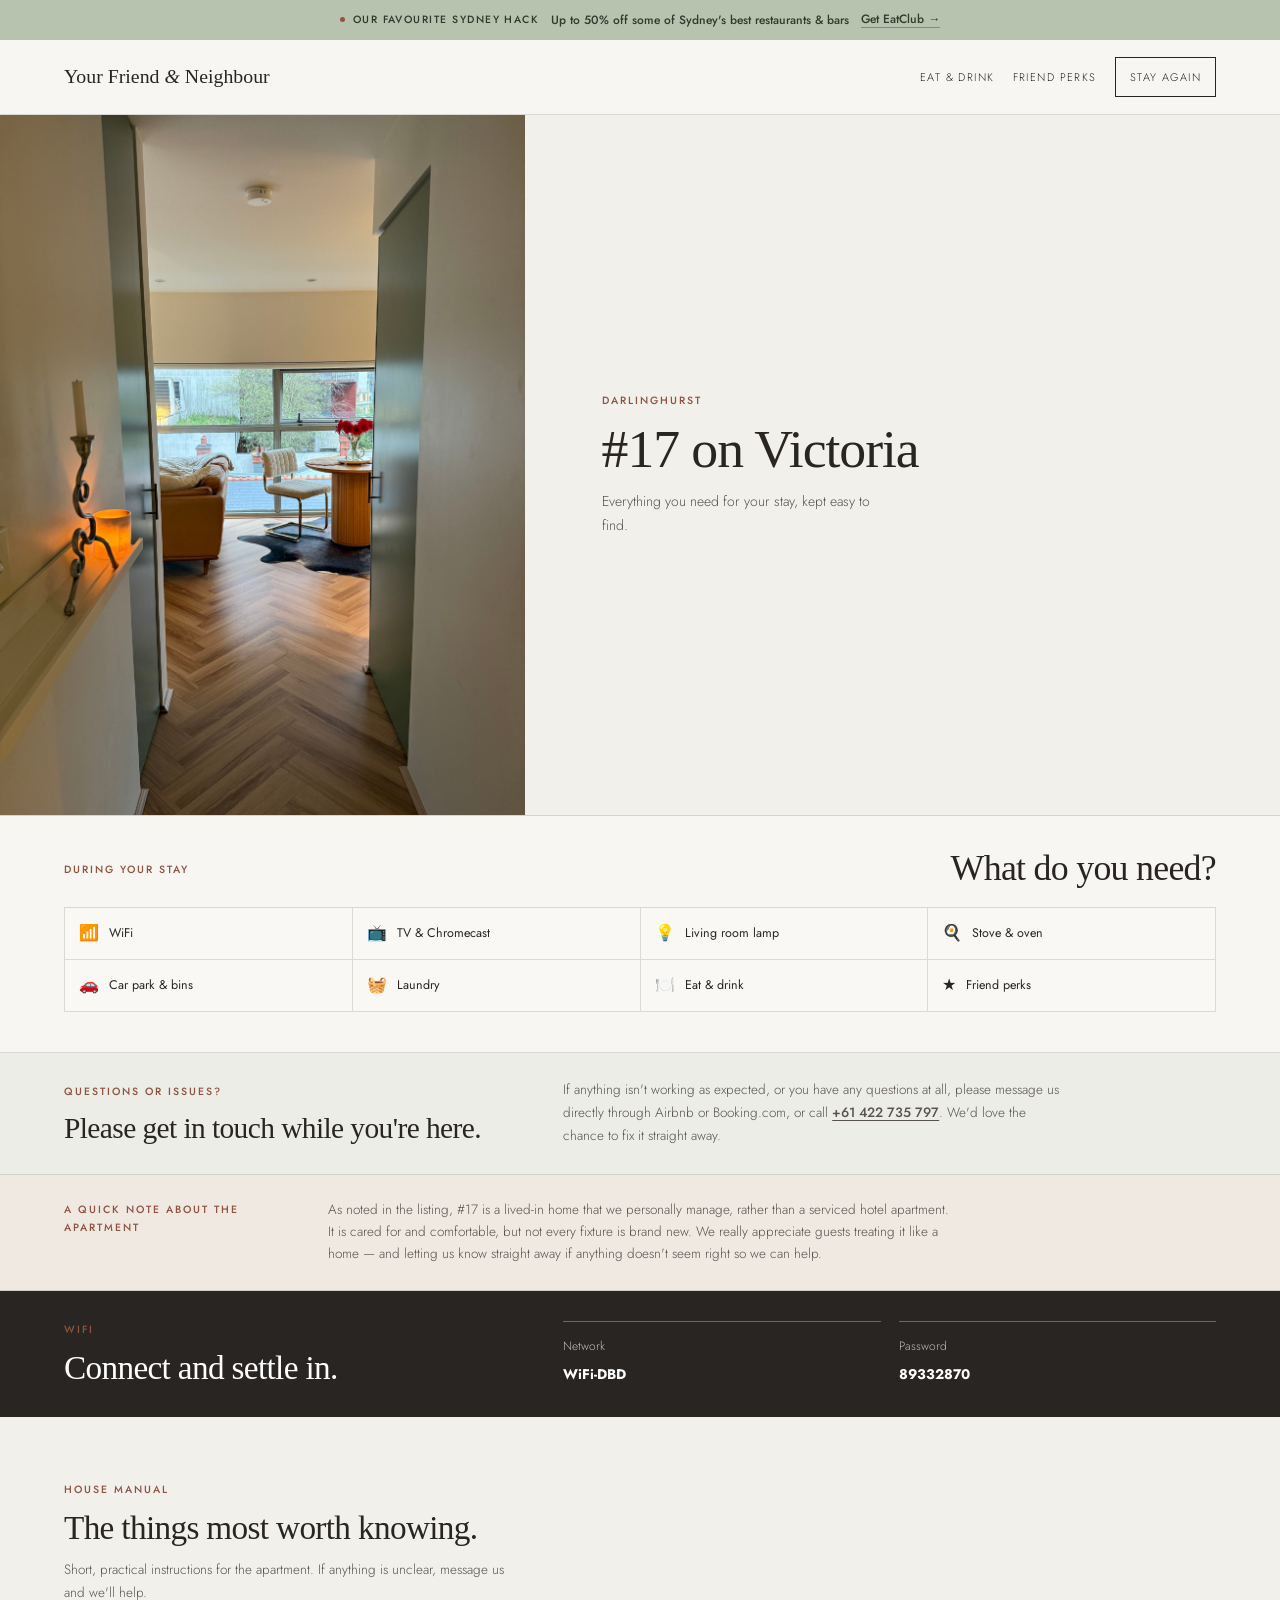
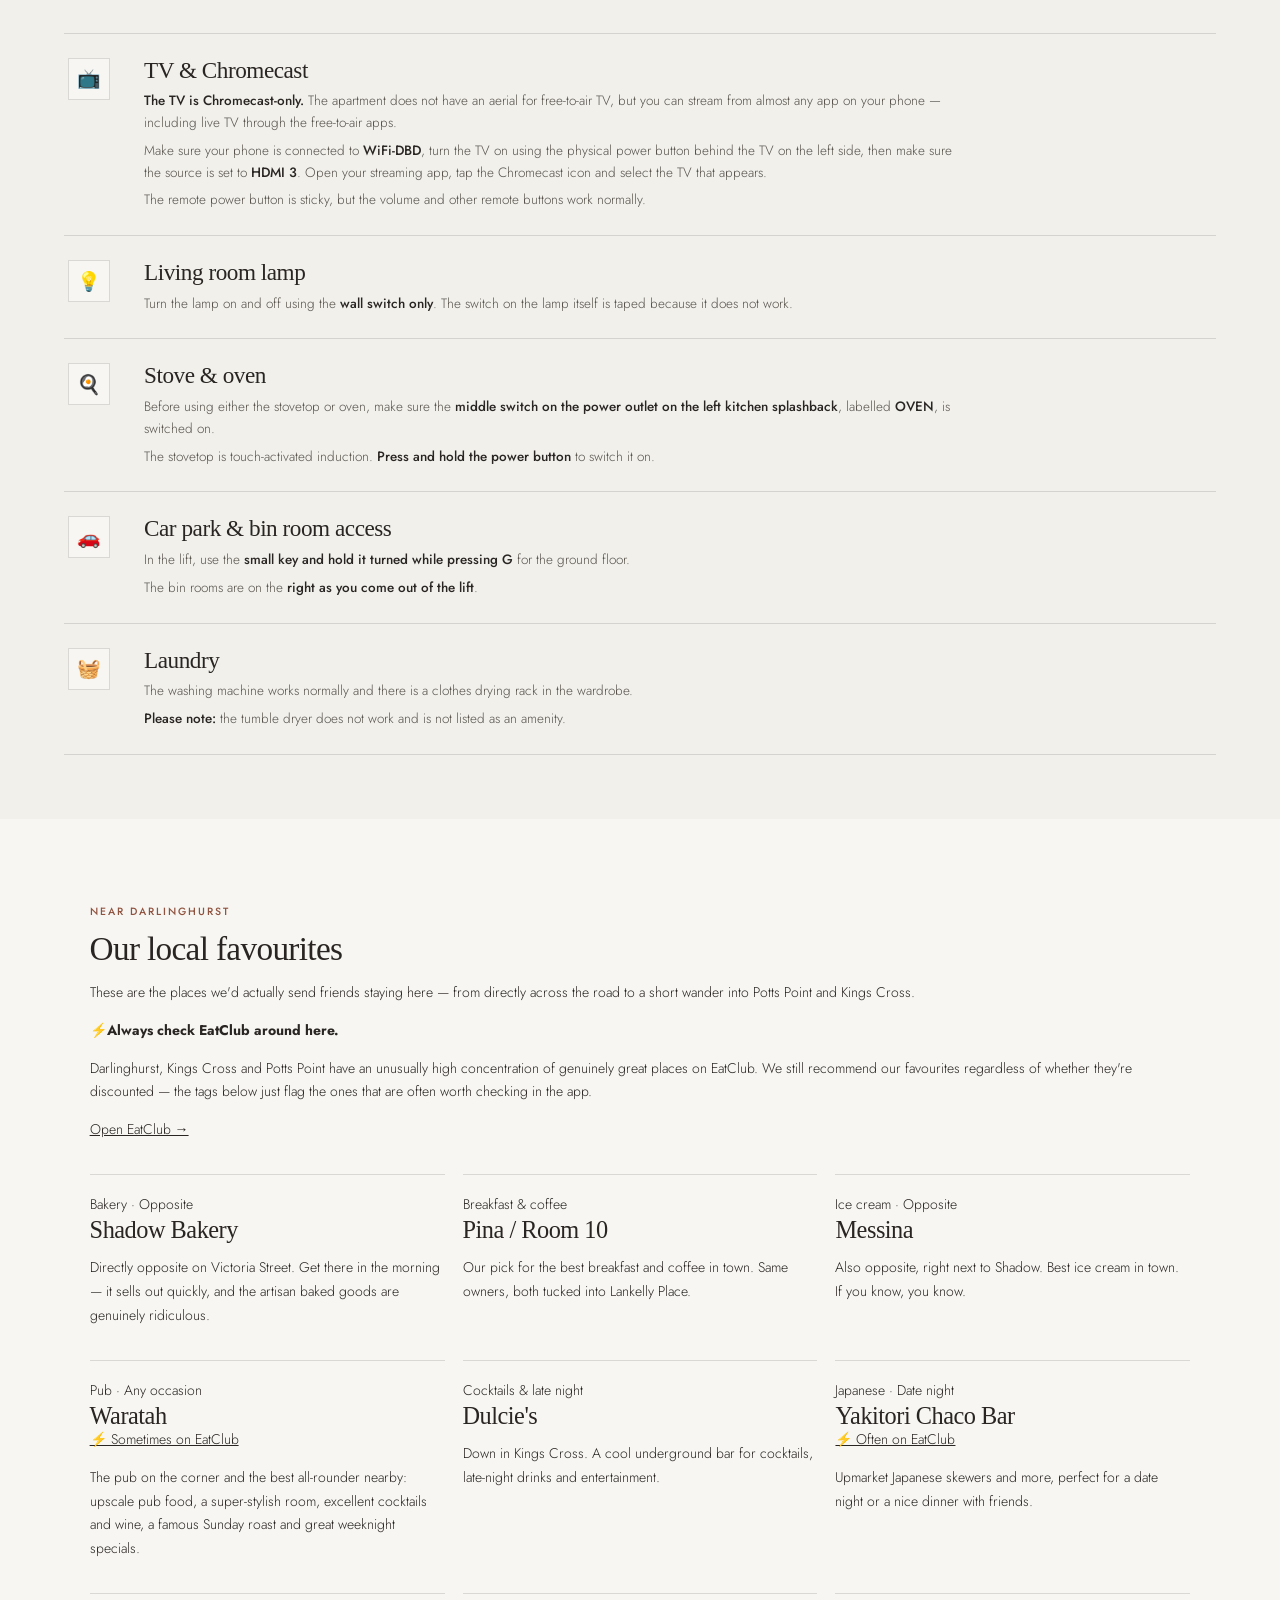
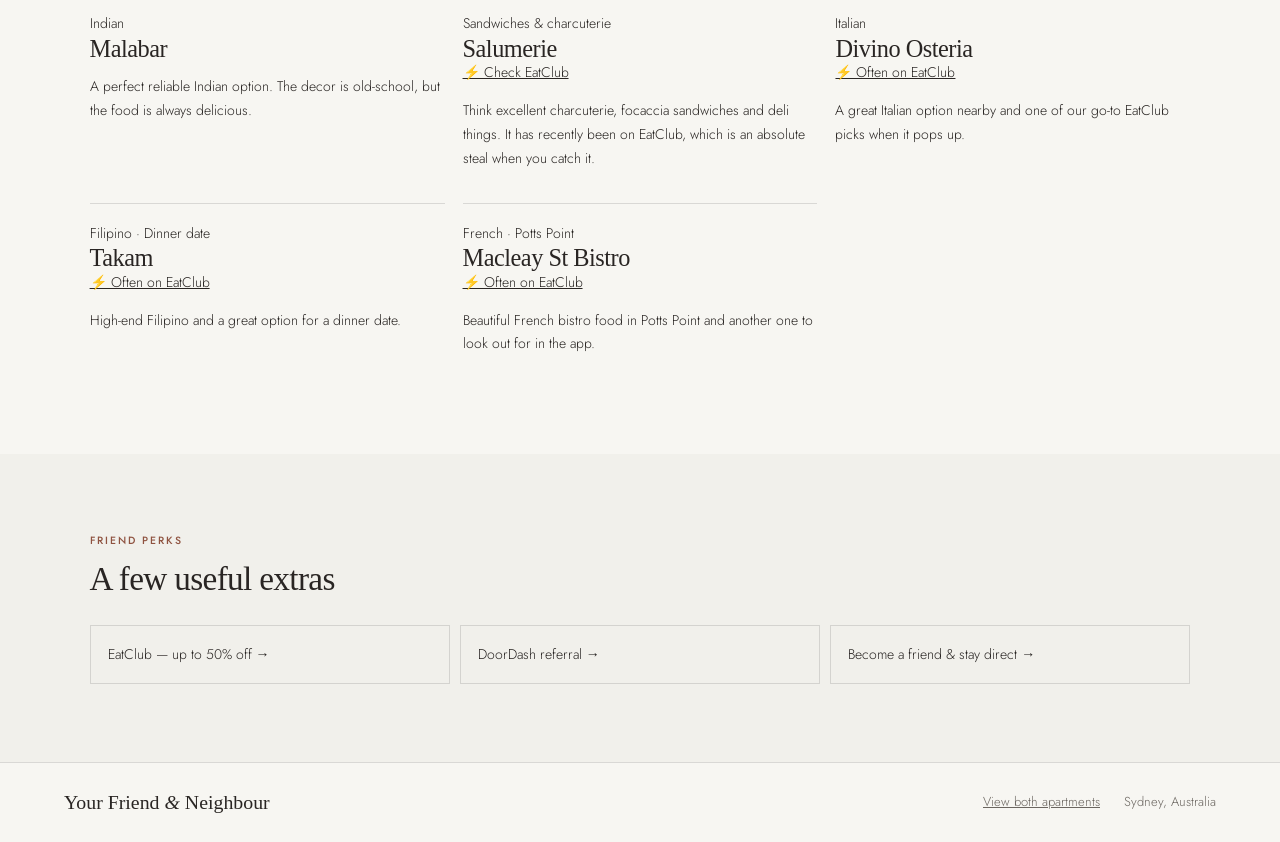
==== commit 86da16c1: "Add EatClub tags to Darlinghurst recommendations" ====
--- a/darlinghurst.html
+++ b/darlinghurst.html
@@ -8,7 +8,7 @@
   <link rel="preconnect" href="https://fonts.gstatic.com" crossorigin>
   <link href="https://fonts.googleapis.com/css2?family=Jost:wght@300;400;500&family=Junicode:ital,wght@0,400;0,600;1,400&display=swap" rel="stylesheet">
   <link rel="stylesheet" href="styles.css">
-  <link rel="stylesheet" href="overrides.css?v=guest5">
+  <link rel="stylesheet" href="overrides.css?v=guest6">
 </head>
 <body class="guest-page darlinghurst-guest-page">
   <a class="promo-bar" href="https://links.eatclub.com.au/VXpTUVMaY2b" target="_blank" rel="noopener noreferrer">
@@ -136,22 +136,27 @@
       </div>
     </section>
 
-    <section id="guide" class="section">
+    <section id="guide" class="section guest-guide-section">
       <p class="eyebrow">Near Darlinghurst</p>
       <h2>Our local favourites</h2>
       <p class="guide-intro">These are the places we'd actually send friends staying here — from directly across the road to a short wander into Potts Point and Kings Cross.</p>
-      <div class="recommendation-grid">
+      <div class="eatclub-guide-note">
+        <div><span aria-hidden="true">⚡</span><strong>Always check EatClub around here.</strong></div>
+        <p>Darlinghurst, Kings Cross and Potts Point have an unusually high concentration of genuinely great places on EatClub. We still recommend our favourites regardless of whether they're discounted — the tags below just flag the ones that are often worth checking in the app.</p>
+        <a href="https://links.eatclub.com.au/VXpTUVMaY2b" target="_blank" rel="noopener noreferrer">Open EatClub →</a>
+      </div>
+      <div class="recommendation-grid local-recommendation-grid">
         <article><span>Bakery · Opposite</span><h3>Shadow Bakery</h3><p>Directly opposite on Victoria Street. Get there in the morning — it sells out quickly, and the artisan baked goods are genuinely ridiculous.</p></article>
         <article><span>Breakfast &amp; coffee</span><h3>Pina / Room 10</h3><p>Our pick for the best breakfast and coffee in town. Same owners, both tucked into Lankelly Place.</p></article>
         <article><span>Ice cream · Opposite</span><h3>Messina</h3><p>Also opposite, right next to Shadow. Best ice cream in town. If you know, you know.</p></article>
-        <article><span>Pub · Any occasion</span><h3>Waratah</h3><p>The pub on the corner and the best all-rounder nearby: upscale pub food, a super-stylish room, excellent cocktails and wine, a famous Sunday roast and great weeknight specials. Sometimes on EatClub — grab it if you see it because the spots go quickly.</p></article>
+        <article><span>Pub · Any occasion</span><h3>Waratah</h3><a class="eatclub-tag" href="https://links.eatclub.com.au/VXpTUVMaY2b" target="_blank" rel="noopener noreferrer">⚡ Sometimes on EatClub</a><p>The pub on the corner and the best all-rounder nearby: upscale pub food, a super-stylish room, excellent cocktails and wine, a famous Sunday roast and great weeknight specials.</p></article>
         <article><span>Cocktails &amp; late night</span><h3>Dulcie's</h3><p>Down in Kings Cross. A cool underground bar for cocktails, late-night drinks and entertainment.</p></article>
-        <article><span>Japanese · Date night</span><h3>Yakitori Chaco Bar</h3><p>Upmarket Japanese skewers and more, perfect for a date night or a nice dinner with friends. Typically appears on EatClub too.</p></article>
+        <article><span>Japanese · Date night</span><h3>Yakitori Chaco Bar</h3><a class="eatclub-tag" href="https://links.eatclub.com.au/VXpTUVMaY2b" target="_blank" rel="noopener noreferrer">⚡ Often on EatClub</a><p>Upmarket Japanese skewers and more, perfect for a date night or a nice dinner with friends.</p></article>
         <article><span>Indian</span><h3>Malabar</h3><p>A perfect reliable Indian option. The decor is old-school, but the food is always delicious.</p></article>
-        <article><span>Sandwiches &amp; charcuterie</span><h3>Salumerie</h3><p>Think excellent charcuterie, focaccia sandwiches and deli things. It has recently been on EatClub, which is an absolute steal when you catch it.</p></article>
-        <article><span>EatClub pick · Italian</span><h3>Divino Osteria</h3><p>One of our go-to EatClub picks in the area for Italian.</p></article>
-        <article><span>EatClub pick · Filipino</span><h3>Takam</h3><p>High-end Filipino and a great option for a dinner date.</p></article>
-        <article><span>EatClub pick · French</span><h3>Macleay St Bistro</h3><p>Beautiful French bistro food in Potts Point and another one to look out for on EatClub.</p></article>
+        <article><span>Sandwiches &amp; charcuterie</span><h3>Salumerie</h3><a class="eatclub-tag" href="https://links.eatclub.com.au/VXpTUVMaY2b" target="_blank" rel="noopener noreferrer">⚡ Check EatClub</a><p>Think excellent charcuterie, focaccia sandwiches and deli things. It has recently been on EatClub, which is an absolute steal when you catch it.</p></article>
+        <article><span>Italian</span><h3>Divino Osteria</h3><a class="eatclub-tag" href="https://links.eatclub.com.au/VXpTUVMaY2b" target="_blank" rel="noopener noreferrer">⚡ Often on EatClub</a><p>A great Italian option nearby and one of our go-to EatClub picks when it pops up.</p></article>
+        <article><span>Filipino · Dinner date</span><h3>Takam</h3><a class="eatclub-tag" href="https://links.eatclub.com.au/VXpTUVMaY2b" target="_blank" rel="noopener noreferrer">⚡ Often on EatClub</a><p>High-end Filipino and a great option for a dinner date.</p></article>
+        <article><span>French · Potts Point</span><h3>Macleay St Bistro</h3><a class="eatclub-tag" href="https://links.eatclub.com.au/VXpTUVMaY2b" target="_blank" rel="noopener noreferrer">⚡ Often on EatClub</a><p>Beautiful French bistro food in Potts Point and another one to look out for in the app.</p></article>
       </div>
     </section>
 
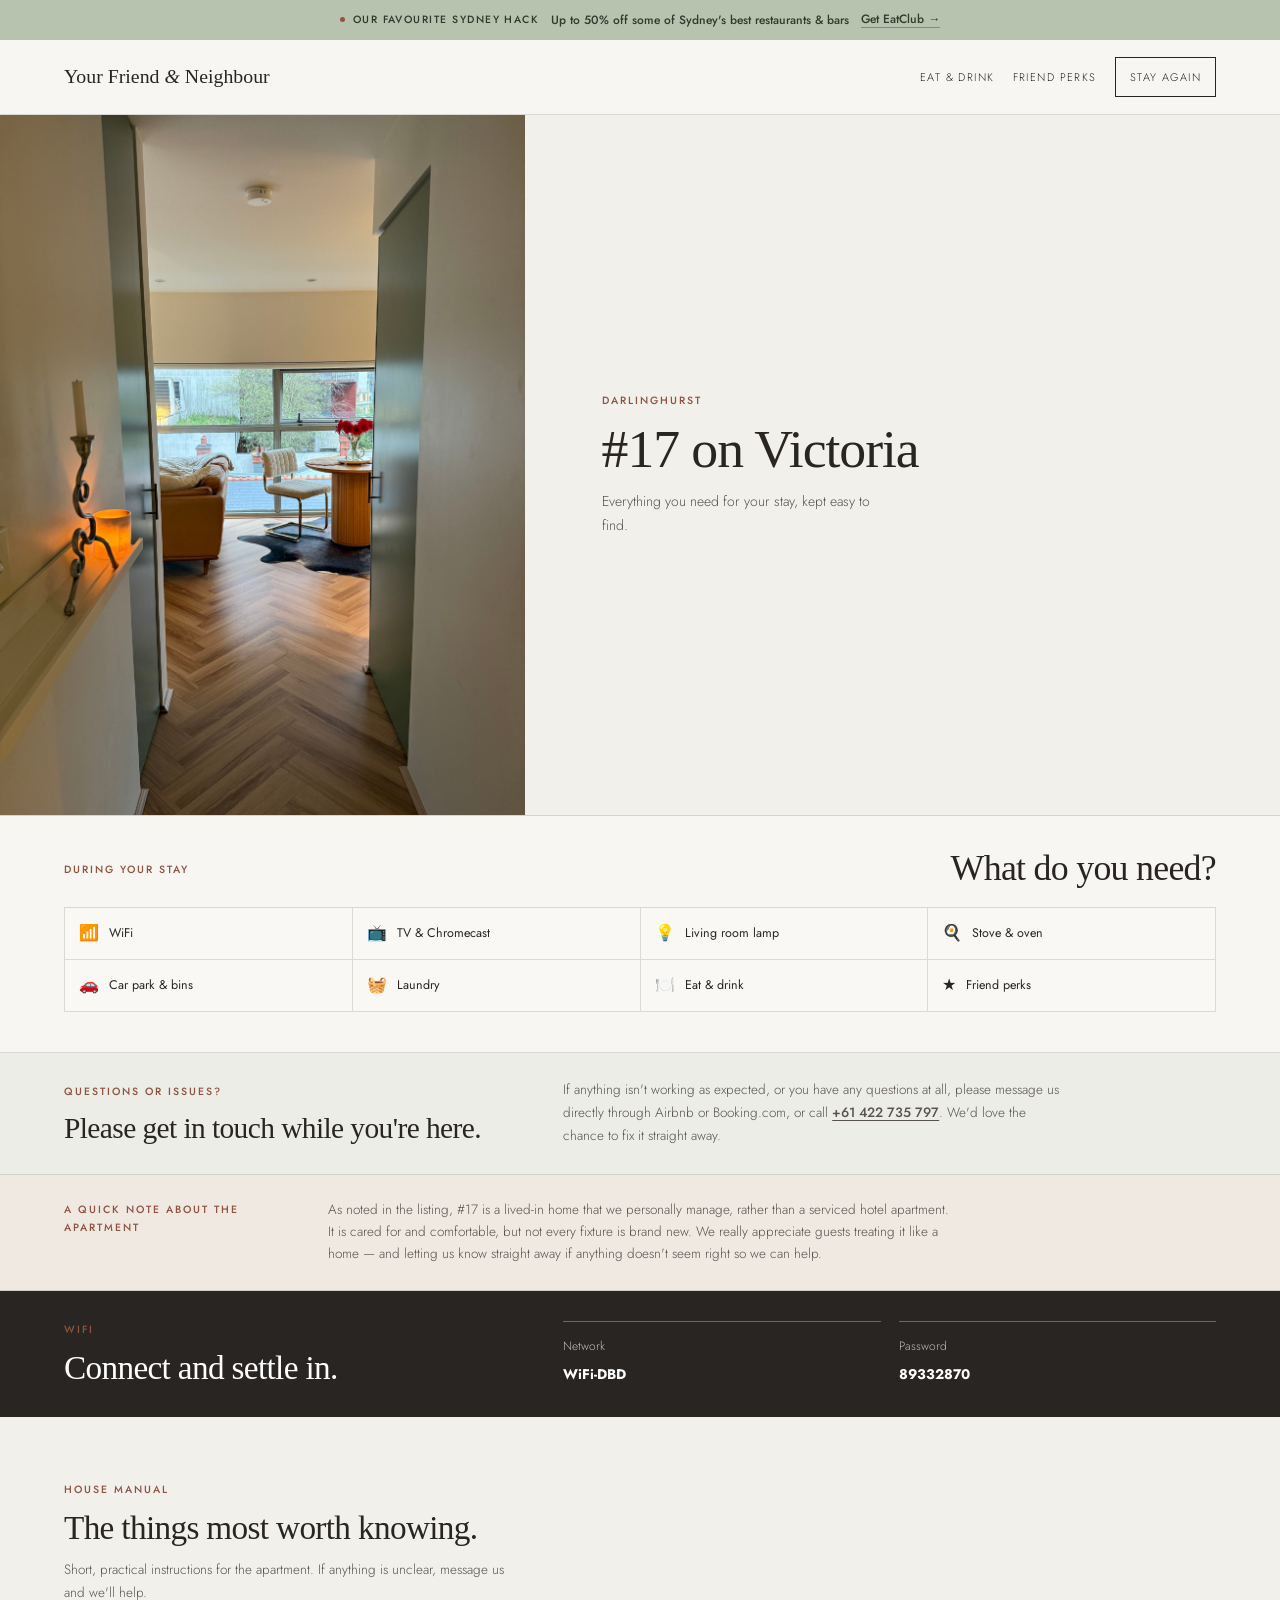
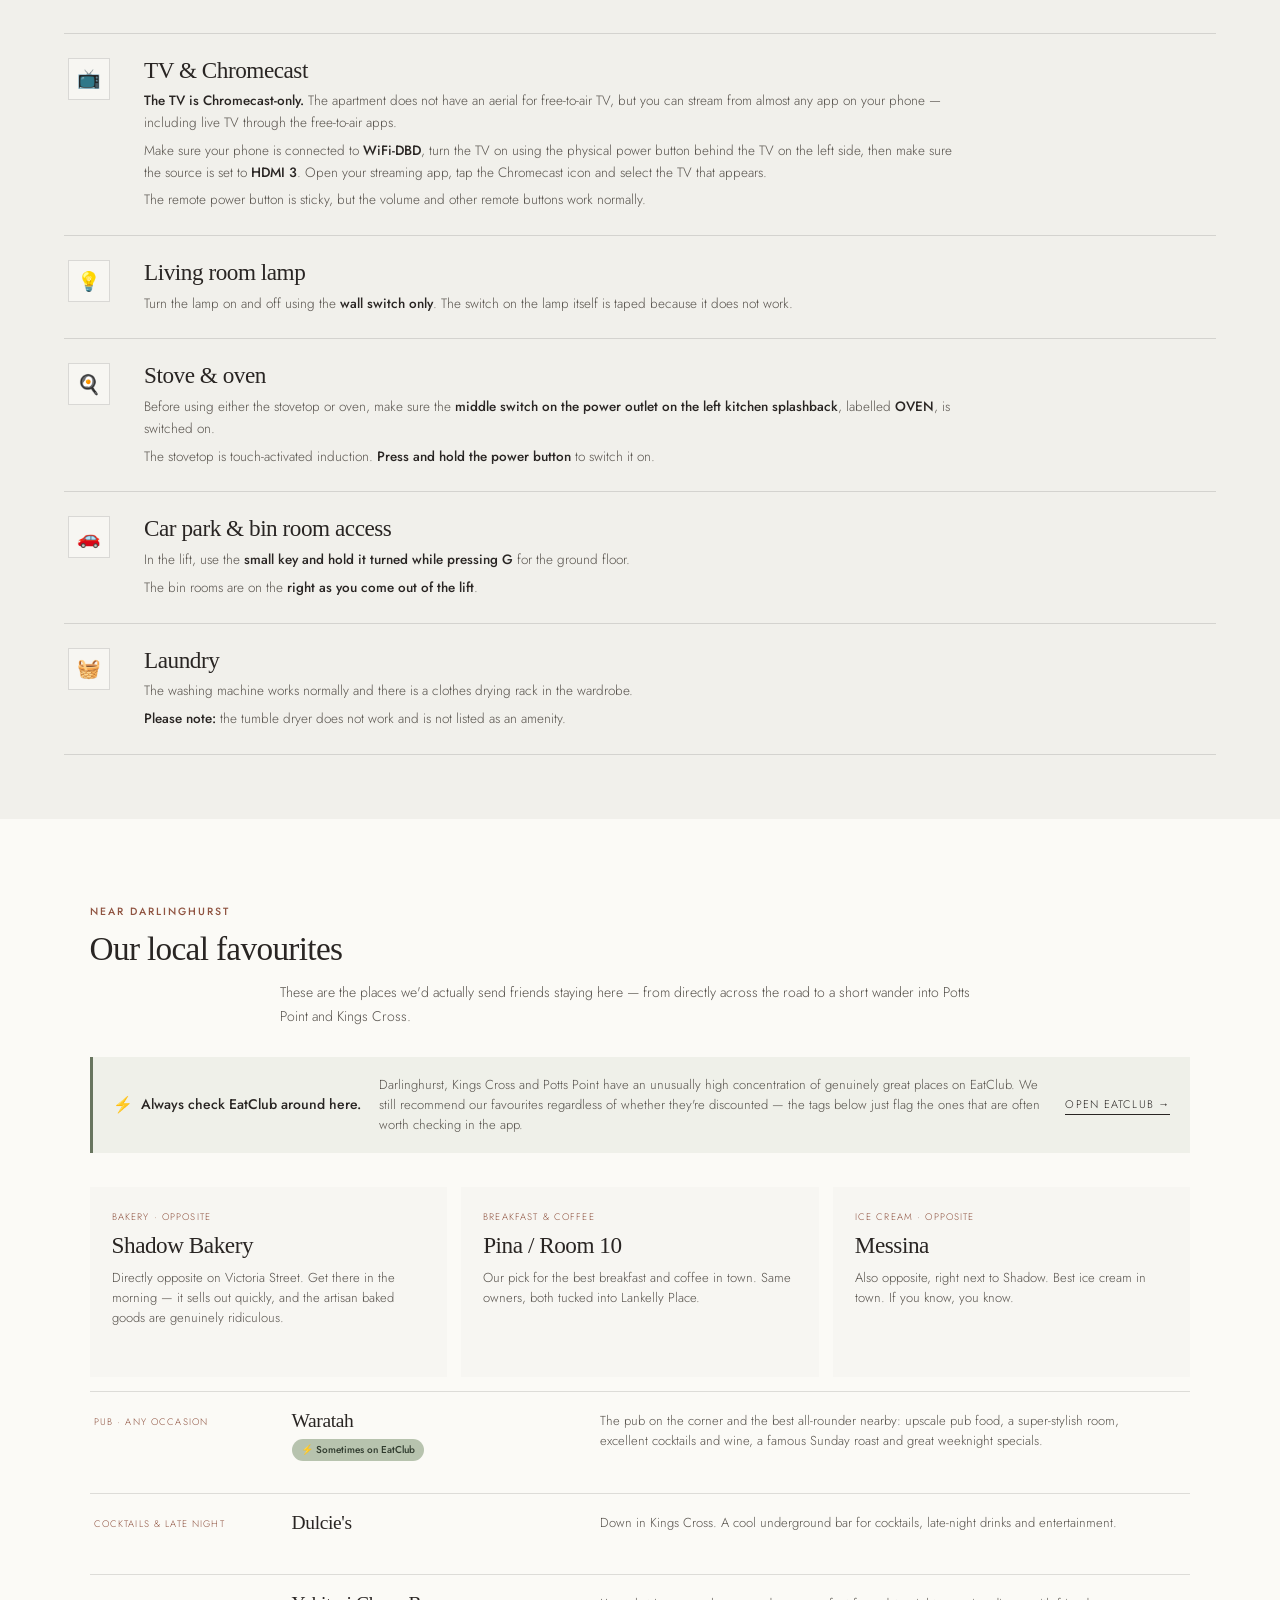
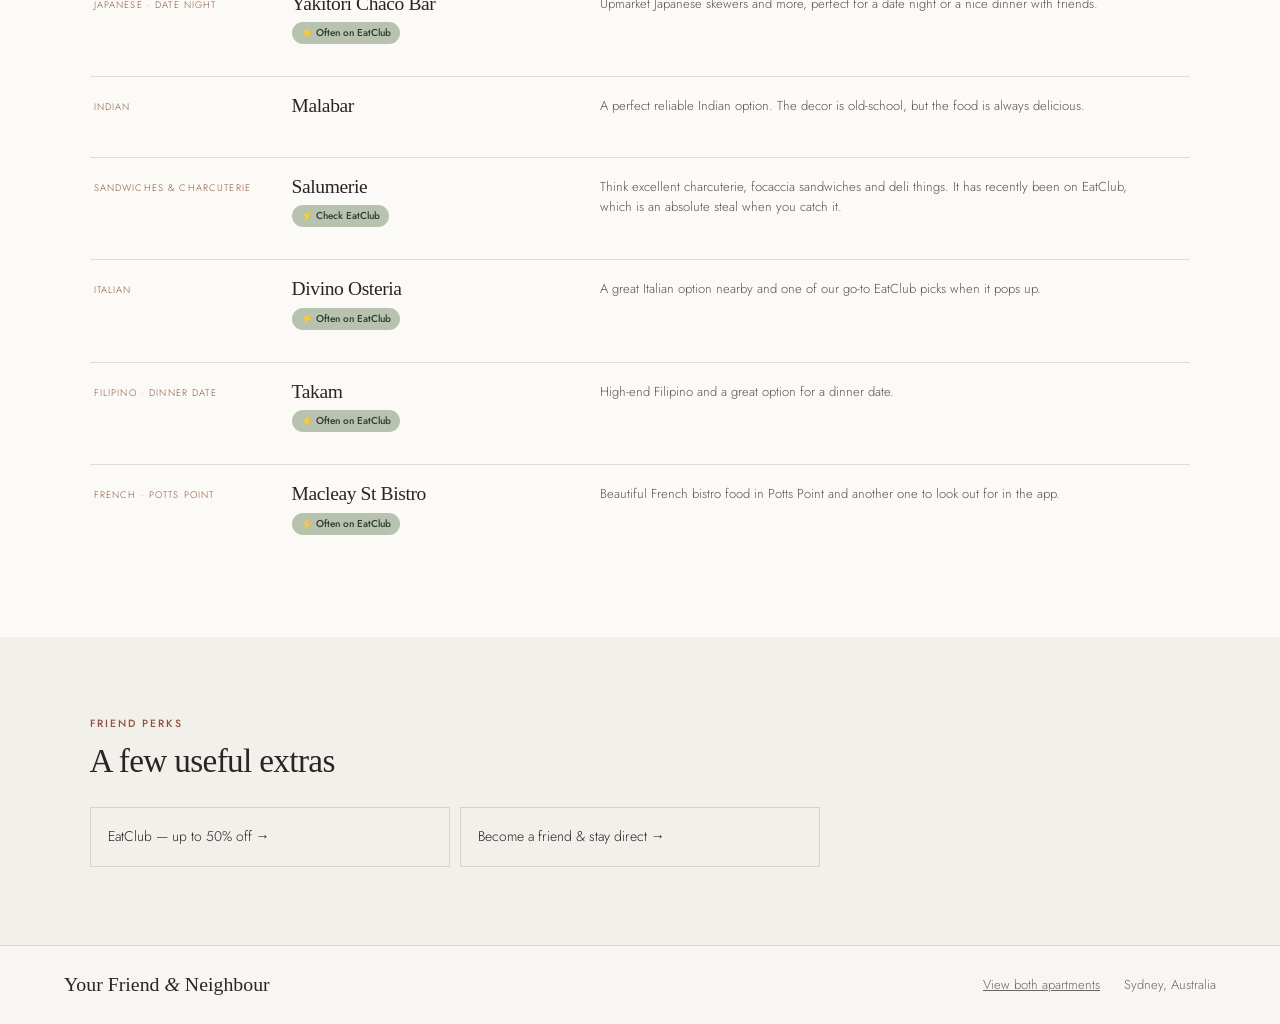
==== commit 0ea8e5e5: "Remove DoorDash referral from Darlinghurst guest page" ====
--- a/darlinghurst.html
+++ b/darlinghurst.html
@@ -165,7 +165,6 @@
       <h2>A few useful extras</h2>
       <div class="perk-links">
         <a href="https://links.eatclub.com.au/VXpTUVMaY2b" target="_blank" rel="noopener noreferrer">EatClub — up to 50% off →</a>
-        <a href="#">DoorDash referral →</a>
         <a href="index.html#friend">Become a friend &amp; stay direct →</a>
       </div>
     </section>
--- a/overrides.css
+++ b/overrides.css
@@ -2,10 +2,12 @@
 
 /* Darlinghurst guest companion v4 */
 .darlinghurst-guest-page .guest-header nav{gap:18px}
+.surry-hills-guest-page .guest-header nav{gap:18px}
 
 .guest-split-hero{display:grid;grid-template-columns:minmax(280px,.82fr) 1.18fr;min-height:280px;background:var(--warm);border-bottom:1px solid var(--line)}
 .guest-split-image{min-height:280px;overflow:hidden}
 .guest-split-image img{width:100%;height:100%;object-fit:cover;object-position:50% 72%}
+.surry-hills-guest-page .guest-split-image img{object-position:50% 56%}
 .guest-split-copy{padding:44px 6vw;display:flex;flex-direction:column;justify-content:center;max-width:680px}
 .guest-split-copy h1{font-size:clamp(2.35rem,4.2vw,4rem);margin-bottom:12px}
 .guest-split-copy>p:not(.eyebrow){margin:0;max-width:34ch;color:var(--body);font-size:14px}
@@ -44,35 +46,66 @@
 .guest-manual-copy p{margin:6px 0 0;color:var(--body);font-size:13.5px;line-height:1.62}
 .guest-manual-copy strong{font-weight:500;color:var(--ink)}
 
+/* Editorial recommendation treatment: feature the first three, then switch to a compact list. */
+.guest-guide-section{background:#fbfaf6}
+.guest-guide-section>.eyebrow,.guest-guide-section>h2,.guest-guide-section>.guide-intro,.guest-guide-section>.eatclub-guide-note,.guest-guide-section>.local-recommendation-grid{max-width:1180px;margin-left:auto;margin-right:auto}
+.guest-guide-section>.guide-intro{max-width:720px;margin-top:14px;margin-left:auto;margin-right:auto;color:var(--body)}
+.eatclub-guide-note{margin-top:28px!important;margin-bottom:34px!important;padding:18px 20px;background:rgba(183,195,174,.18);border-left:3px solid var(--sage);display:grid;grid-template-columns:auto 1fr auto;gap:18px;align-items:center}
+.eatclub-guide-note>div{display:flex;align-items:center;gap:8px;white-space:nowrap}
+.eatclub-guide-note>div span{font-size:16px}
+.eatclub-guide-note>div strong{font-weight:500}
+.eatclub-guide-note p{margin:0;color:var(--body);font-size:13px;line-height:1.55}
+.eatclub-guide-note>a{font-size:11px;text-transform:uppercase;letter-spacing:.11em;text-decoration:none;border-bottom:1px solid currentColor;white-space:nowrap}
+.local-recommendation-grid{display:grid!important;grid-template-columns:repeat(3,minmax(0,1fr))!important;gap:14px!important;margin-top:0!important}
+.local-recommendation-grid article{border:0!important;background:var(--paper);padding:22px!important;min-height:190px;position:relative}
+.local-recommendation-grid article>span:first-child{display:block;margin-bottom:8px;color:var(--clay);font-size:9.5px;letter-spacing:.12em;text-transform:uppercase}
+.local-recommendation-grid article h3{font-size:1.45rem;margin:0 0 10px}
+.local-recommendation-grid article p{margin:10px 0 0;color:var(--body);font-size:13px;line-height:1.55}
+.local-recommendation-grid article:nth-child(n+4){grid-column:1/-1;display:grid;grid-template-columns:170px 280px minmax(0,1fr);grid-template-rows:auto auto;column-gap:28px;row-gap:7px;align-items:start;min-height:0;padding:18px 4px!important;background:transparent;border-top:1px solid var(--line)!important}
+.local-recommendation-grid article:nth-child(n+4)>span:first-child{grid-column:1;grid-row:1/3;margin:4px 0 0}
+.local-recommendation-grid article:nth-child(n+4) h3{grid-column:2;grid-row:1;font-size:1.22rem;margin:0;line-height:1.15}
+.local-recommendation-grid article:nth-child(n+4) .eatclub-tag{grid-column:2;grid-row:2;justify-self:start}
+.local-recommendation-grid article:nth-child(n+4) p{grid-column:3;grid-row:1/3;margin:1px 0 0;max-width:66ch}
+.eatclub-tag{display:inline-flex;align-items:center;padding:5px 9px;border-radius:999px;background:var(--sage-pale);color:var(--sage-pale-text);font-size:10px;line-height:1.2;font-weight:500;text-decoration:none;white-space:nowrap}
+.eatclub-tag:hover{background:#a9b8a0}
+
 @media(max-width:900px){
-  .darlinghurst-guest-page .guest-header{gap:10px}
-  .darlinghurst-guest-page .guest-header nav{gap:14px}
+  .darlinghurst-guest-page .guest-header,.surry-hills-guest-page .guest-header{gap:10px}
+  .darlinghurst-guest-page .guest-header nav,.surry-hills-guest-page .guest-header nav{gap:14px}
   .guest-split-hero{grid-template-columns:40% 60%;min-height:230px}
   .guest-split-image{min-height:230px}
   .guest-split-image img{object-position:50% 76%}
+  .surry-hills-guest-page .guest-split-image img{object-position:50% 56%}
   .guest-split-copy{padding:26px 5vw}
   .guest-split-copy h1{font-size:clamp(2rem,5.7vw,2.8rem)}
   .guest-split-copy>p:not(.eyebrow){font-size:13px;line-height:1.55}
   .guest-quick-list{grid-template-columns:repeat(2,minmax(0,1fr))}
   .guest-context-note>div{grid-template-columns:1fr;gap:10px}
   .guest-contact-strip,.guest-wifi-card-compact{grid-template-columns:1fr!important;gap:18px!important}
+  .eatclub-guide-note{grid-template-columns:1fr auto}
+  .eatclub-guide-note p{grid-column:1/-1}
+  .local-recommendation-grid{grid-template-columns:1fr 1fr!important}
+  .local-recommendation-grid article:nth-child(3){grid-column:1/-1}
+  .local-recommendation-grid article:nth-child(n+4){grid-column:1/-1;grid-template-columns:130px 220px minmax(0,1fr);column-gap:20px}
 }
 
 @media(max-width:680px){
-  .darlinghurst-guest-page .promo-bar{font-size:11px!important;gap:8px!important}
-  .darlinghurst-guest-page .promo-kicker{display:none!important}
-  .darlinghurst-guest-page .guest-header{padding:12px 4vw!important}
-  .darlinghurst-guest-page .guest-header .brand{font-size:1.15rem}
-  .darlinghurst-guest-page .guest-header nav{margin-left:auto;gap:10px;overflow:visible;padding-bottom:0}
-  .darlinghurst-guest-page .guest-header nav a{min-height:34px;font-size:9.5px}
-  .darlinghurst-guest-page .guest-header .nav-cta{display:inline-flex;padding:6px 9px}
+  .darlinghurst-guest-page .promo-bar,.surry-hills-guest-page .promo-bar{font-size:11px!important;gap:8px!important}
+  .darlinghurst-guest-page .promo-kicker,.surry-hills-guest-page .promo-kicker{display:none!important}
+  .darlinghurst-guest-page .guest-header,.surry-hills-guest-page .guest-header{padding:12px 4vw!important}
+  .darlinghurst-guest-page .guest-header .brand,.surry-hills-guest-page .guest-header .brand{font-size:1.15rem}
+  .darlinghurst-guest-page .guest-header nav,.surry-hills-guest-page .guest-header nav{margin-left:auto;gap:10px;overflow:visible;padding-bottom:0}
+  .darlinghurst-guest-page .guest-header nav a,.surry-hills-guest-page .guest-header nav a{min-height:34px;font-size:9.5px}
+  .darlinghurst-guest-page .guest-header .nav-cta,.surry-hills-guest-page .guest-header .nav-cta{display:inline-flex;padding:6px 9px}
 
   .guest-split-hero{grid-template-columns:42% 58%;min-height:205px}
   .guest-split-image{min-height:205px}
   .guest-split-image img{object-position:50% 80%}
+  .surry-hills-guest-page .guest-split-image img{object-position:50% 56%}
   .guest-split-copy{padding:20px 16px}
   .guest-split-copy .eyebrow{font-size:9px;margin-bottom:8px}
   .guest-split-copy h1{font-size:clamp(1.85rem,8vw,2.35rem);line-height:1.02;margin-bottom:10px}
+  .surry-hills-guest-page .guest-split-copy h1{font-size:clamp(1.65rem,7vw,2.1rem)}
   .guest-split-copy>p:not(.eyebrow){font-size:12.5px;line-height:1.45}
 
   .guest-quick-section{padding:24px 4vw 28px}
@@ -93,4 +126,15 @@
   .guest-manual-icon{width:38px;height:38px;font-size:17px}
   .guest-manual-copy h3{font-size:1.28rem}
   .guest-manual-copy p{font-size:12.7px;line-height:1.58}
+  .guest-guide-section{padding-left:4vw!important;padding-right:4vw!important}
+  .eatclub-guide-note{grid-template-columns:1fr;padding:16px;margin-top:20px!important;margin-bottom:26px!important}
+  .eatclub-guide-note p{grid-column:auto;font-size:12.5px}
+  .eatclub-guide-note>a{justify-self:start}
+  .local-recommendation-grid{grid-template-columns:1fr!important;gap:10px!important}
+  .local-recommendation-grid article,.local-recommendation-grid article:nth-child(3){grid-column:1!important;min-height:0;padding:18px!important}
+  .local-recommendation-grid article:nth-child(n+4){display:grid;grid-template-columns:1fr auto;grid-template-rows:auto auto auto;gap:4px 12px;padding:16px 2px!important;border-top:1px solid var(--line)!important;background:transparent}
+  .local-recommendation-grid article:nth-child(n+4)>span:first-child{grid-column:1/-1;grid-row:1;margin:0 0 2px}
+  .local-recommendation-grid article:nth-child(n+4) h3{grid-column:1;grid-row:2;margin:0}
+  .local-recommendation-grid article:nth-child(n+4) .eatclub-tag{grid-column:2;grid-row:2;justify-self:end}
+  .local-recommendation-grid article:nth-child(n+4) p{grid-column:1/-1;grid-row:3;margin-top:6px}
 }
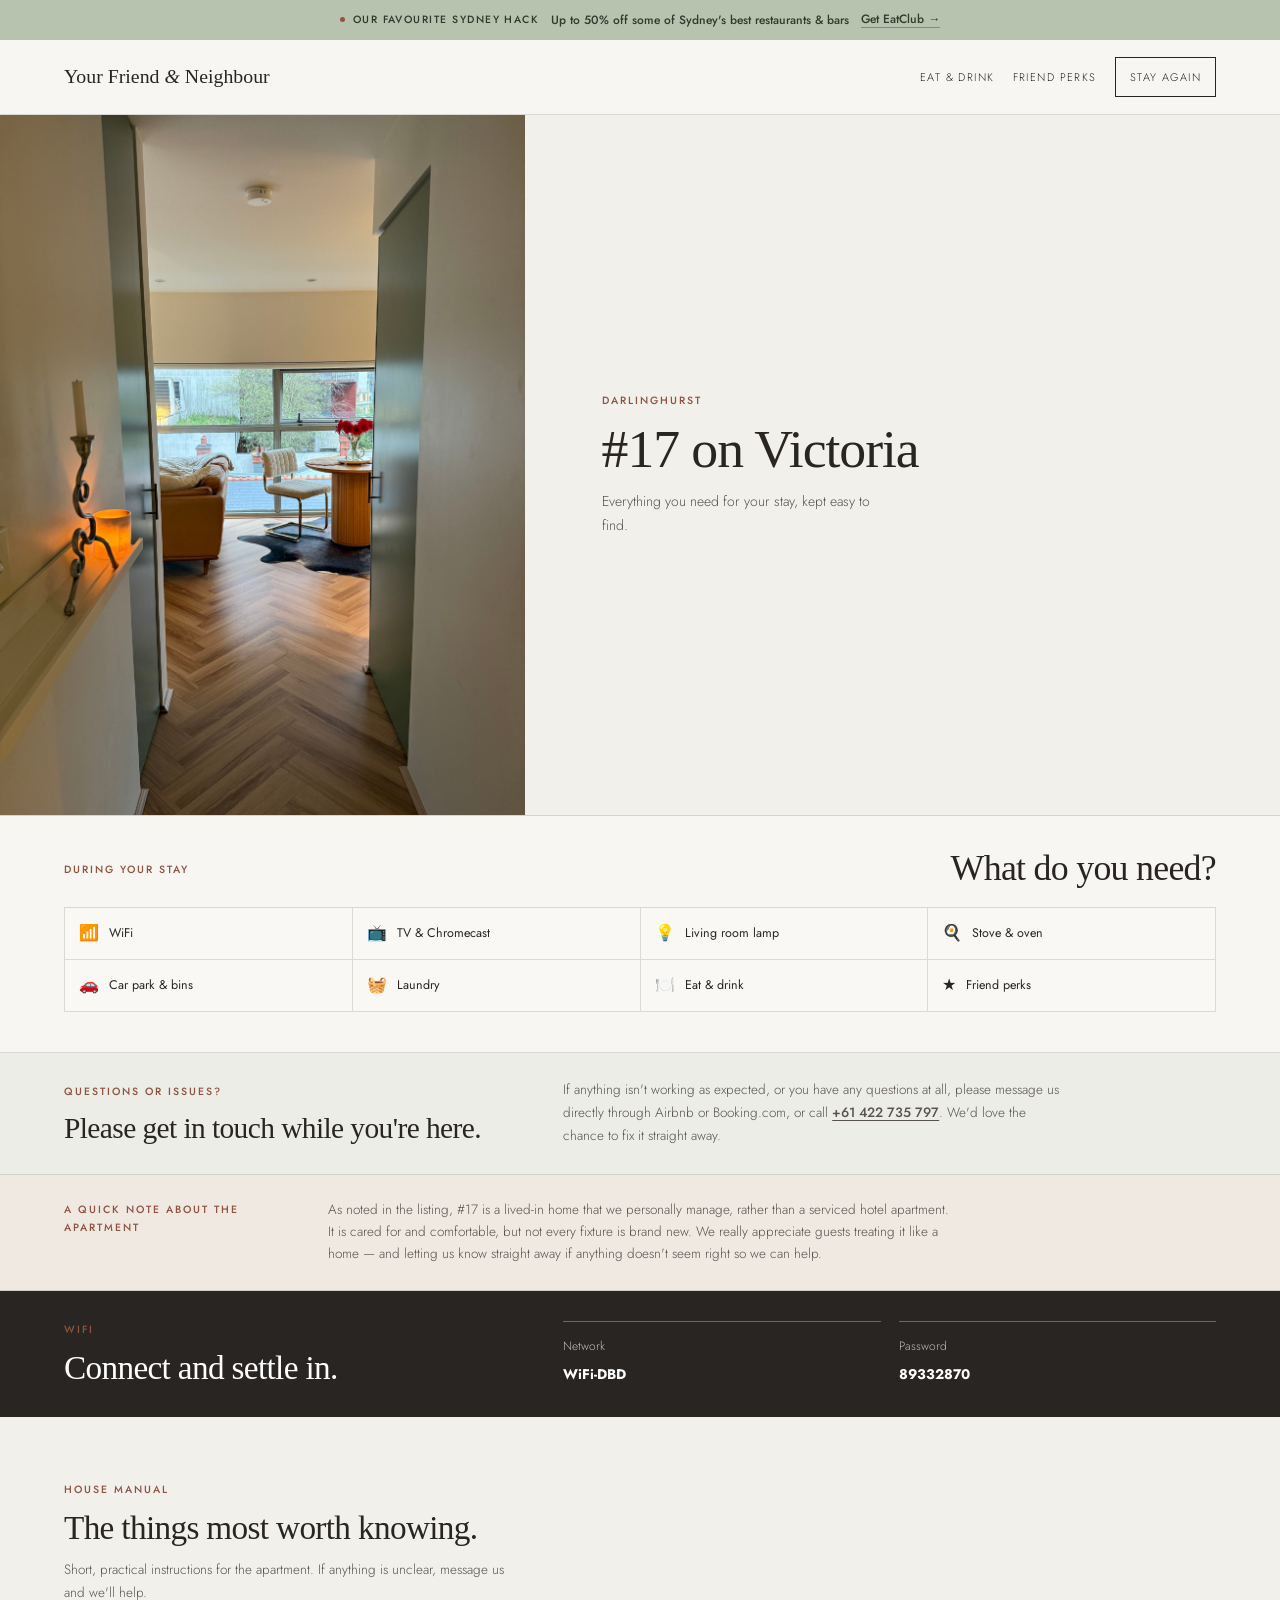
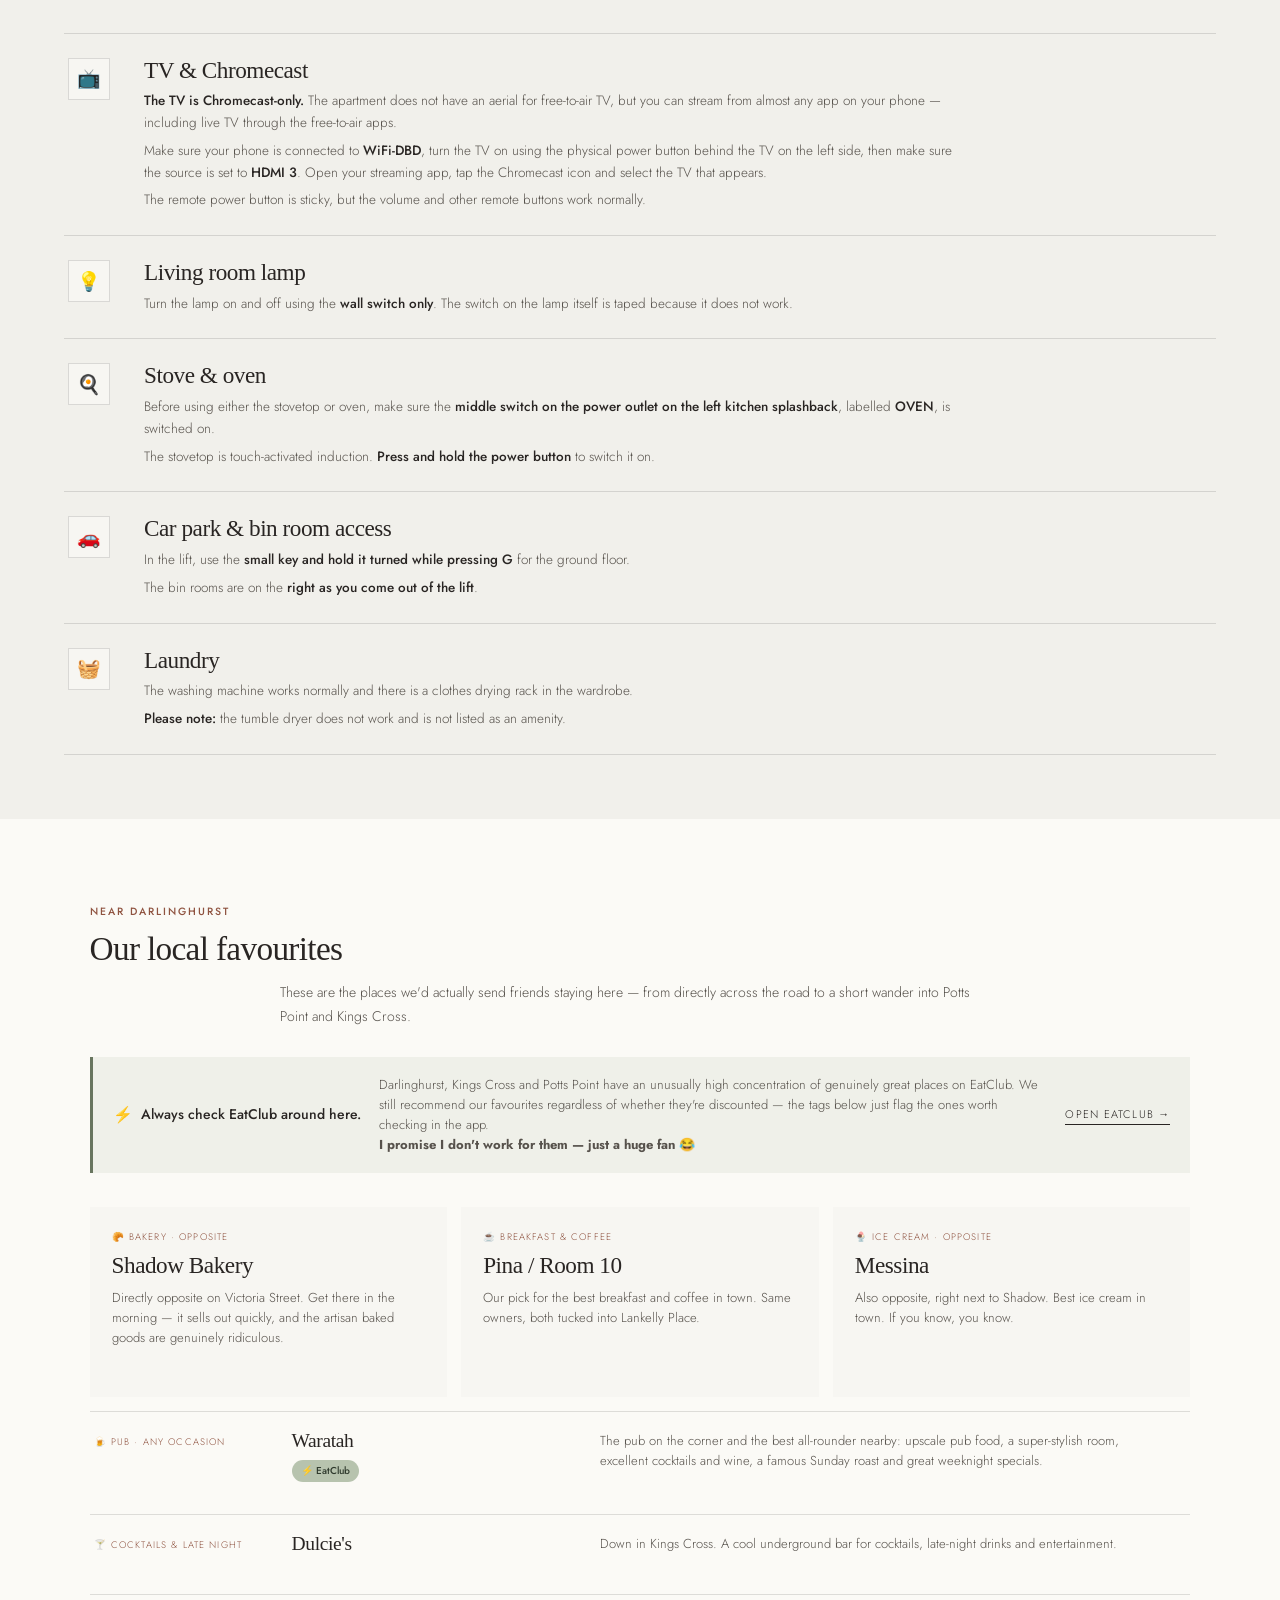
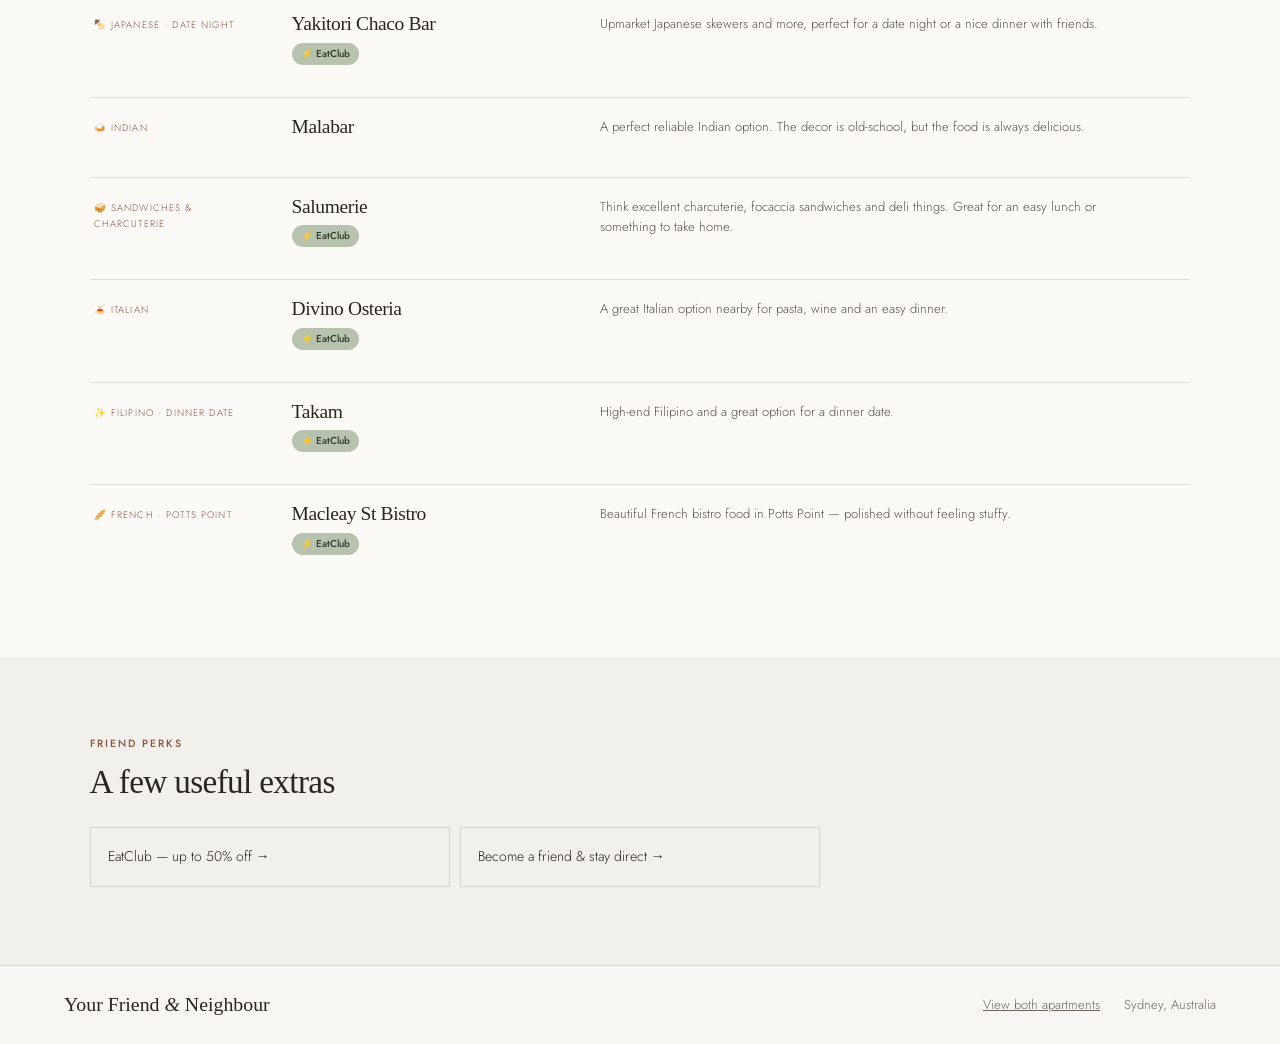
==== commit cf4528be: "Align Darlinghurst recommendations with Surry Hills guide" ====
--- a/darlinghurst.html
+++ b/darlinghurst.html
@@ -142,21 +142,21 @@
       <p class="guide-intro">These are the places we'd actually send friends staying here — from directly across the road to a short wander into Potts Point and Kings Cross.</p>
       <div class="eatclub-guide-note">
         <div><span aria-hidden="true">⚡</span><strong>Always check EatClub around here.</strong></div>
-        <p>Darlinghurst, Kings Cross and Potts Point have an unusually high concentration of genuinely great places on EatClub. We still recommend our favourites regardless of whether they're discounted — the tags below just flag the ones that are often worth checking in the app.</p>
+        <p>Darlinghurst, Kings Cross and Potts Point have an unusually high concentration of genuinely great places on EatClub. We still recommend our favourites regardless of whether they're discounted — the tags below just flag the ones worth checking in the app.<br><strong>I promise I don't work for them — just a huge fan 😂</strong></p>
         <a href="https://links.eatclub.com.au/VXpTUVMaY2b" target="_blank" rel="noopener noreferrer">Open EatClub →</a>
       </div>
       <div class="recommendation-grid local-recommendation-grid">
-        <article><span>Bakery · Opposite</span><h3>Shadow Bakery</h3><p>Directly opposite on Victoria Street. Get there in the morning — it sells out quickly, and the artisan baked goods are genuinely ridiculous.</p></article>
-        <article><span>Breakfast &amp; coffee</span><h3>Pina / Room 10</h3><p>Our pick for the best breakfast and coffee in town. Same owners, both tucked into Lankelly Place.</p></article>
-        <article><span>Ice cream · Opposite</span><h3>Messina</h3><p>Also opposite, right next to Shadow. Best ice cream in town. If you know, you know.</p></article>
-        <article><span>Pub · Any occasion</span><h3>Waratah</h3><a class="eatclub-tag" href="https://links.eatclub.com.au/VXpTUVMaY2b" target="_blank" rel="noopener noreferrer">⚡ Sometimes on EatClub</a><p>The pub on the corner and the best all-rounder nearby: upscale pub food, a super-stylish room, excellent cocktails and wine, a famous Sunday roast and great weeknight specials.</p></article>
-        <article><span>Cocktails &amp; late night</span><h3>Dulcie's</h3><p>Down in Kings Cross. A cool underground bar for cocktails, late-night drinks and entertainment.</p></article>
-        <article><span>Japanese · Date night</span><h3>Yakitori Chaco Bar</h3><a class="eatclub-tag" href="https://links.eatclub.com.au/VXpTUVMaY2b" target="_blank" rel="noopener noreferrer">⚡ Often on EatClub</a><p>Upmarket Japanese skewers and more, perfect for a date night or a nice dinner with friends.</p></article>
-        <article><span>Indian</span><h3>Malabar</h3><p>A perfect reliable Indian option. The decor is old-school, but the food is always delicious.</p></article>
-        <article><span>Sandwiches &amp; charcuterie</span><h3>Salumerie</h3><a class="eatclub-tag" href="https://links.eatclub.com.au/VXpTUVMaY2b" target="_blank" rel="noopener noreferrer">⚡ Check EatClub</a><p>Think excellent charcuterie, focaccia sandwiches and deli things. It has recently been on EatClub, which is an absolute steal when you catch it.</p></article>
-        <article><span>Italian</span><h3>Divino Osteria</h3><a class="eatclub-tag" href="https://links.eatclub.com.au/VXpTUVMaY2b" target="_blank" rel="noopener noreferrer">⚡ Often on EatClub</a><p>A great Italian option nearby and one of our go-to EatClub picks when it pops up.</p></article>
-        <article><span>Filipino · Dinner date</span><h3>Takam</h3><a class="eatclub-tag" href="https://links.eatclub.com.au/VXpTUVMaY2b" target="_blank" rel="noopener noreferrer">⚡ Often on EatClub</a><p>High-end Filipino and a great option for a dinner date.</p></article>
-        <article><span>French · Potts Point</span><h3>Macleay St Bistro</h3><a class="eatclub-tag" href="https://links.eatclub.com.au/VXpTUVMaY2b" target="_blank" rel="noopener noreferrer">⚡ Often on EatClub</a><p>Beautiful French bistro food in Potts Point and another one to look out for in the app.</p></article>
+        <article><span>🥐 Bakery · Opposite</span><h3>Shadow Bakery</h3><p>Directly opposite on Victoria Street. Get there in the morning — it sells out quickly, and the artisan baked goods are genuinely ridiculous.</p></article>
+        <article><span>☕ Breakfast &amp; coffee</span><h3>Pina / Room 10</h3><p>Our pick for the best breakfast and coffee in town. Same owners, both tucked into Lankelly Place.</p></article>
+        <article><span>🍨 Ice cream · Opposite</span><h3>Messina</h3><p>Also opposite, right next to Shadow. Best ice cream in town. If you know, you know.</p></article>
+        <article><span>🍺 Pub · Any occasion</span><h3>Waratah</h3><a class="eatclub-tag" href="https://links.eatclub.com.au/VXpTUVMaY2b" target="_blank" rel="noopener noreferrer">⚡ EatClub</a><p>The pub on the corner and the best all-rounder nearby: upscale pub food, a super-stylish room, excellent cocktails and wine, a famous Sunday roast and great weeknight specials.</p></article>
+        <article><span>🍸 Cocktails &amp; late night</span><h3>Dulcie's</h3><p>Down in Kings Cross. A cool underground bar for cocktails, late-night drinks and entertainment.</p></article>
+        <article><span>🍢 Japanese · Date night</span><h3>Yakitori Chaco Bar</h3><a class="eatclub-tag" href="https://links.eatclub.com.au/VXpTUVMaY2b" target="_blank" rel="noopener noreferrer">⚡ EatClub</a><p>Upmarket Japanese skewers and more, perfect for a date night or a nice dinner with friends.</p></article>
+        <article><span>🍛 Indian</span><h3>Malabar</h3><p>A perfect reliable Indian option. The decor is old-school, but the food is always delicious.</p></article>
+        <article><span>🥪 Sandwiches &amp; charcuterie</span><h3>Salumerie</h3><a class="eatclub-tag" href="https://links.eatclub.com.au/VXpTUVMaY2b" target="_blank" rel="noopener noreferrer">⚡ EatClub</a><p>Think excellent charcuterie, focaccia sandwiches and deli things. Great for an easy lunch or something to take home.</p></article>
+        <article><span>🍝 Italian</span><h3>Divino Osteria</h3><a class="eatclub-tag" href="https://links.eatclub.com.au/VXpTUVMaY2b" target="_blank" rel="noopener noreferrer">⚡ EatClub</a><p>A great Italian option nearby for pasta, wine and an easy dinner.</p></article>
+        <article><span>✨ Filipino · Dinner date</span><h3>Takam</h3><a class="eatclub-tag" href="https://links.eatclub.com.au/VXpTUVMaY2b" target="_blank" rel="noopener noreferrer">⚡ EatClub</a><p>High-end Filipino and a great option for a dinner date.</p></article>
+        <article><span>🥖 French · Potts Point</span><h3>Macleay St Bistro</h3><a class="eatclub-tag" href="https://links.eatclub.com.au/VXpTUVMaY2b" target="_blank" rel="noopener noreferrer">⚡ EatClub</a><p>Beautiful French bistro food in Potts Point — polished without feeling stuffy.</p></article>
       </div>
     </section>
 
@@ -176,4 +176,4 @@
     <p>Sydney, Australia</p>
   </footer>
 </body>
-</html>
+</html>
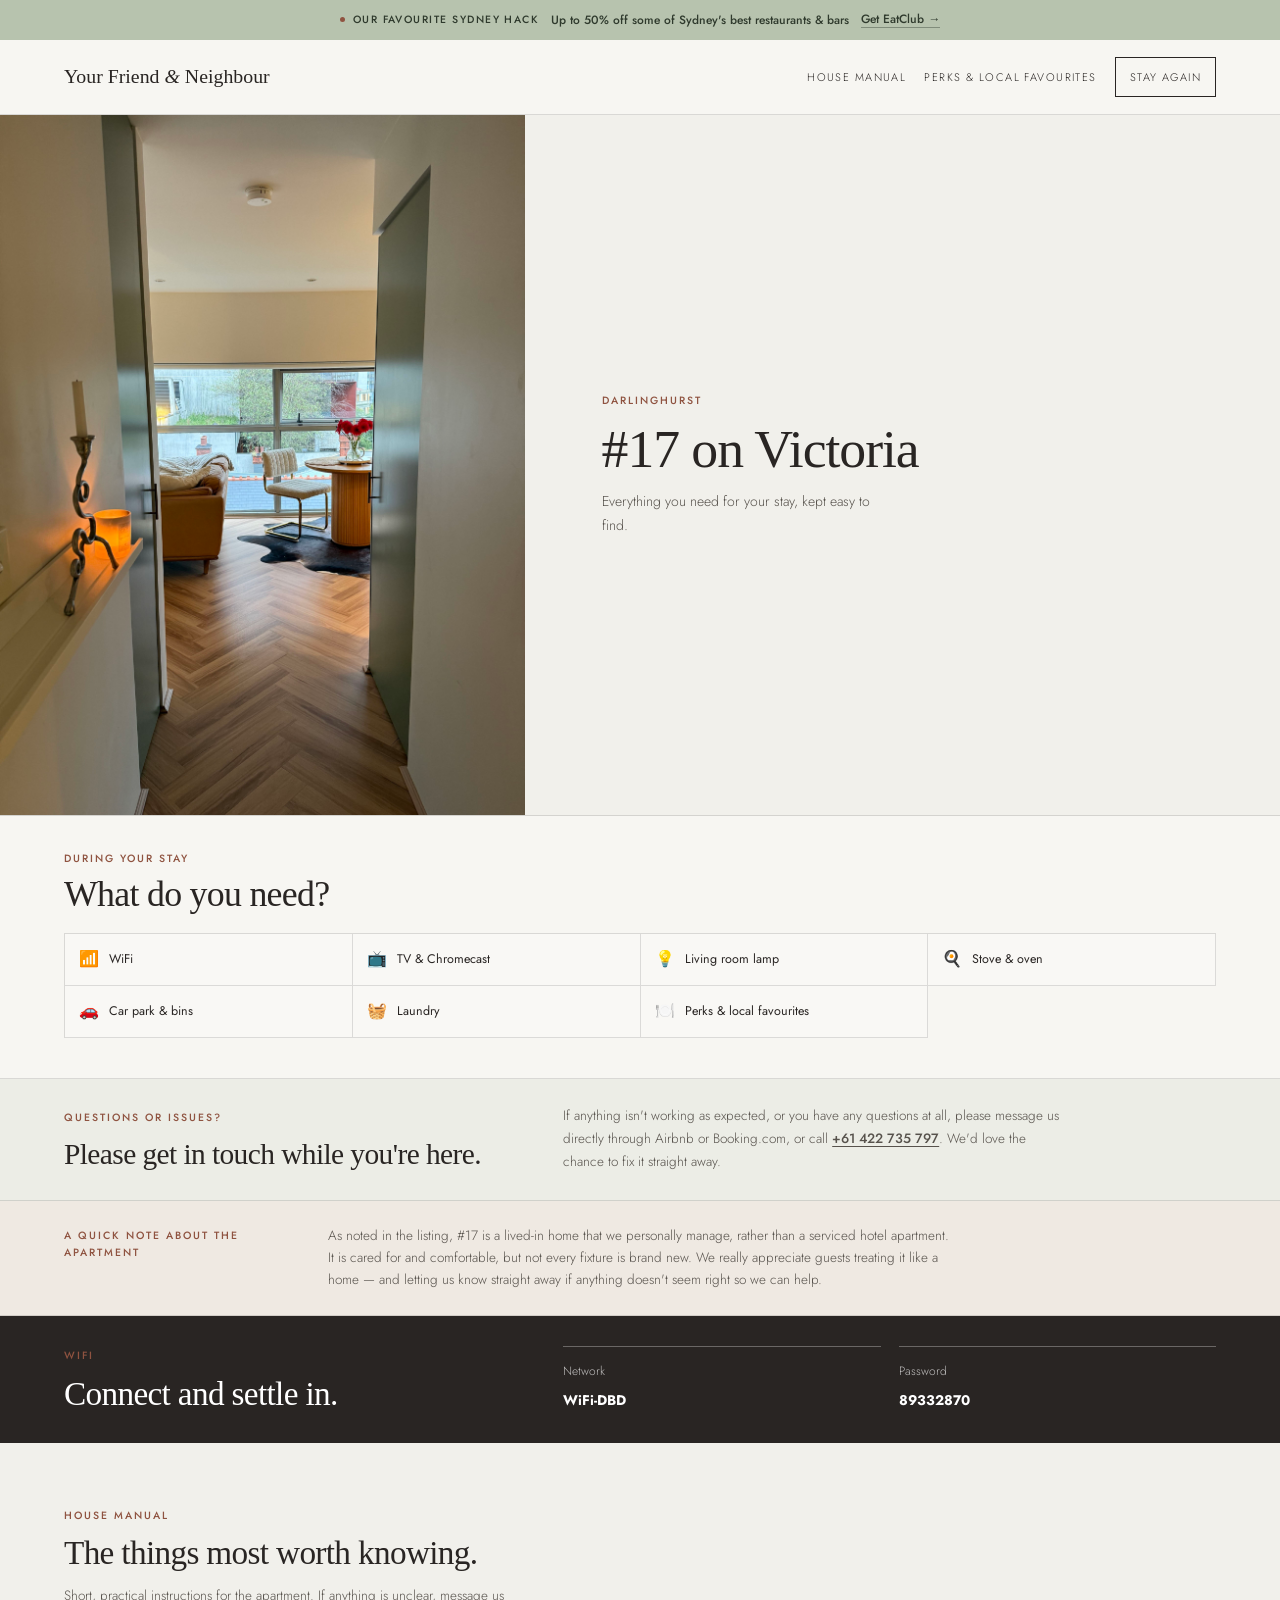
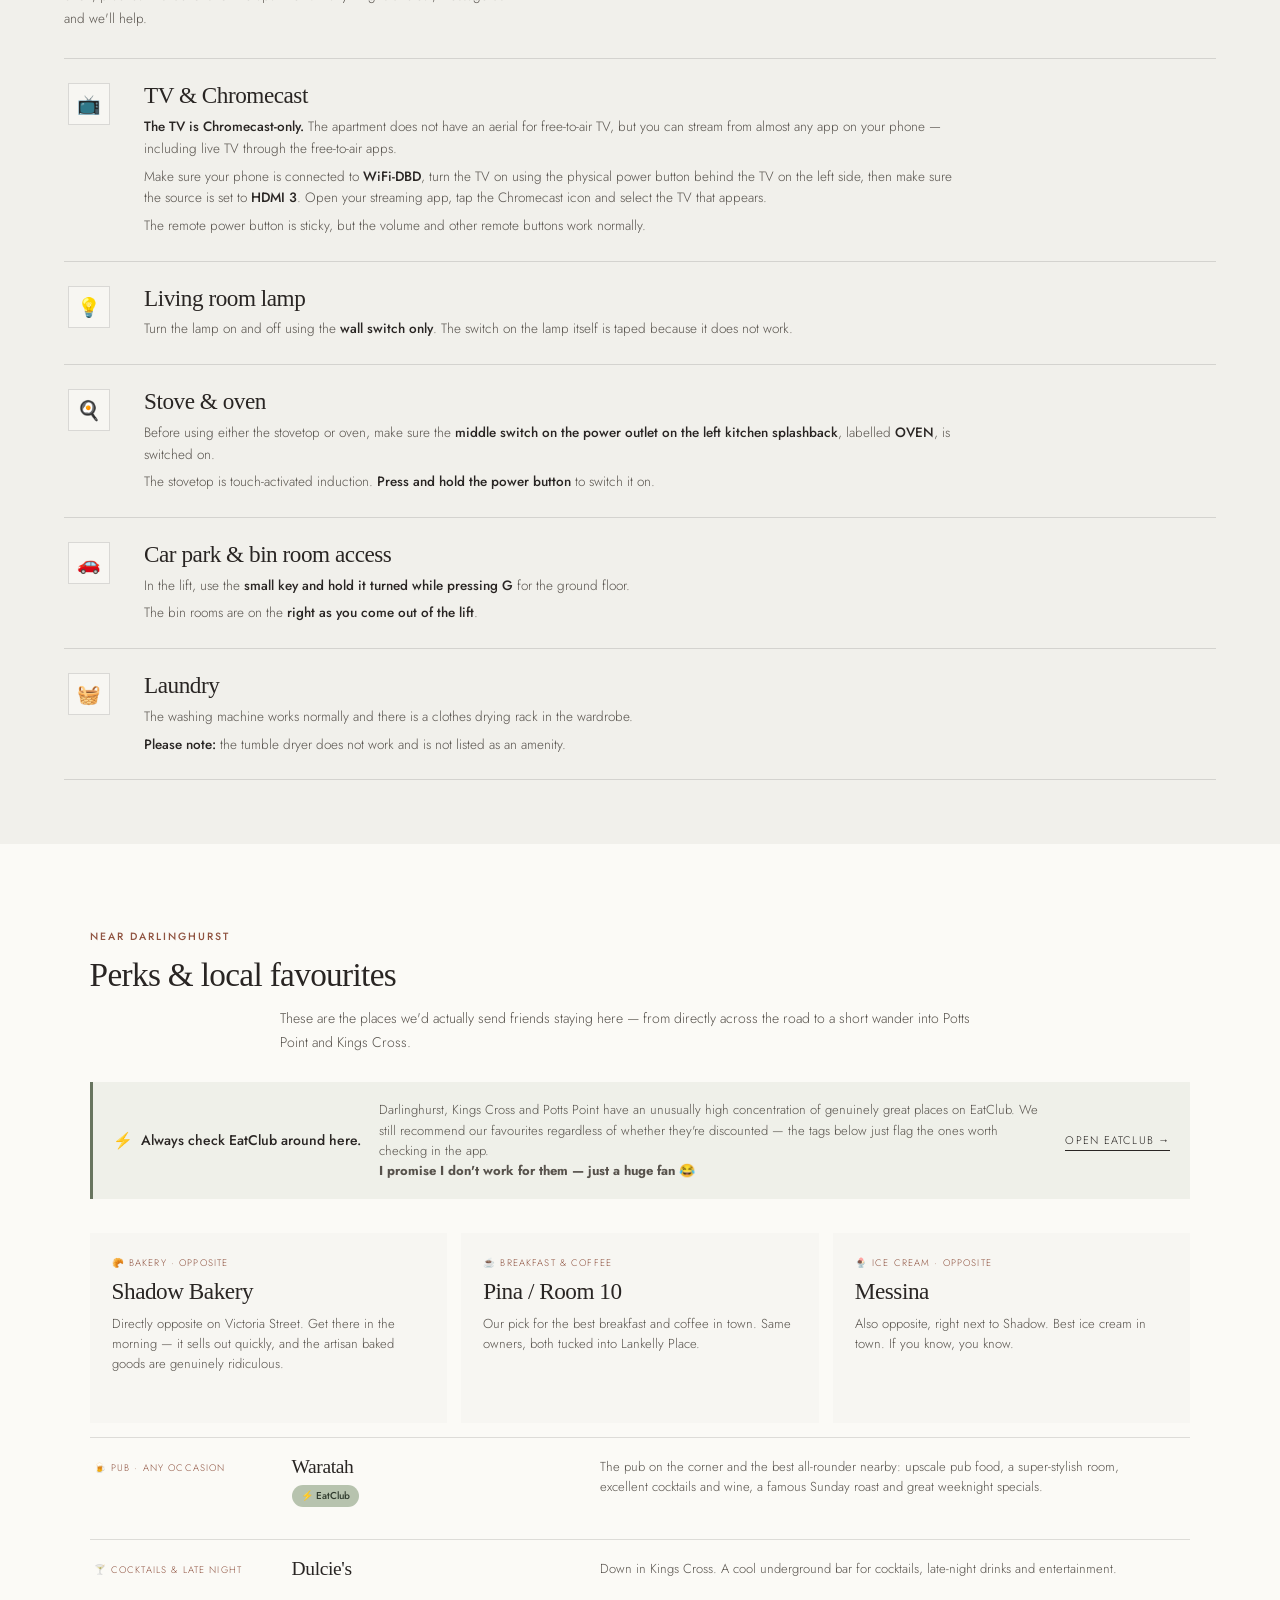
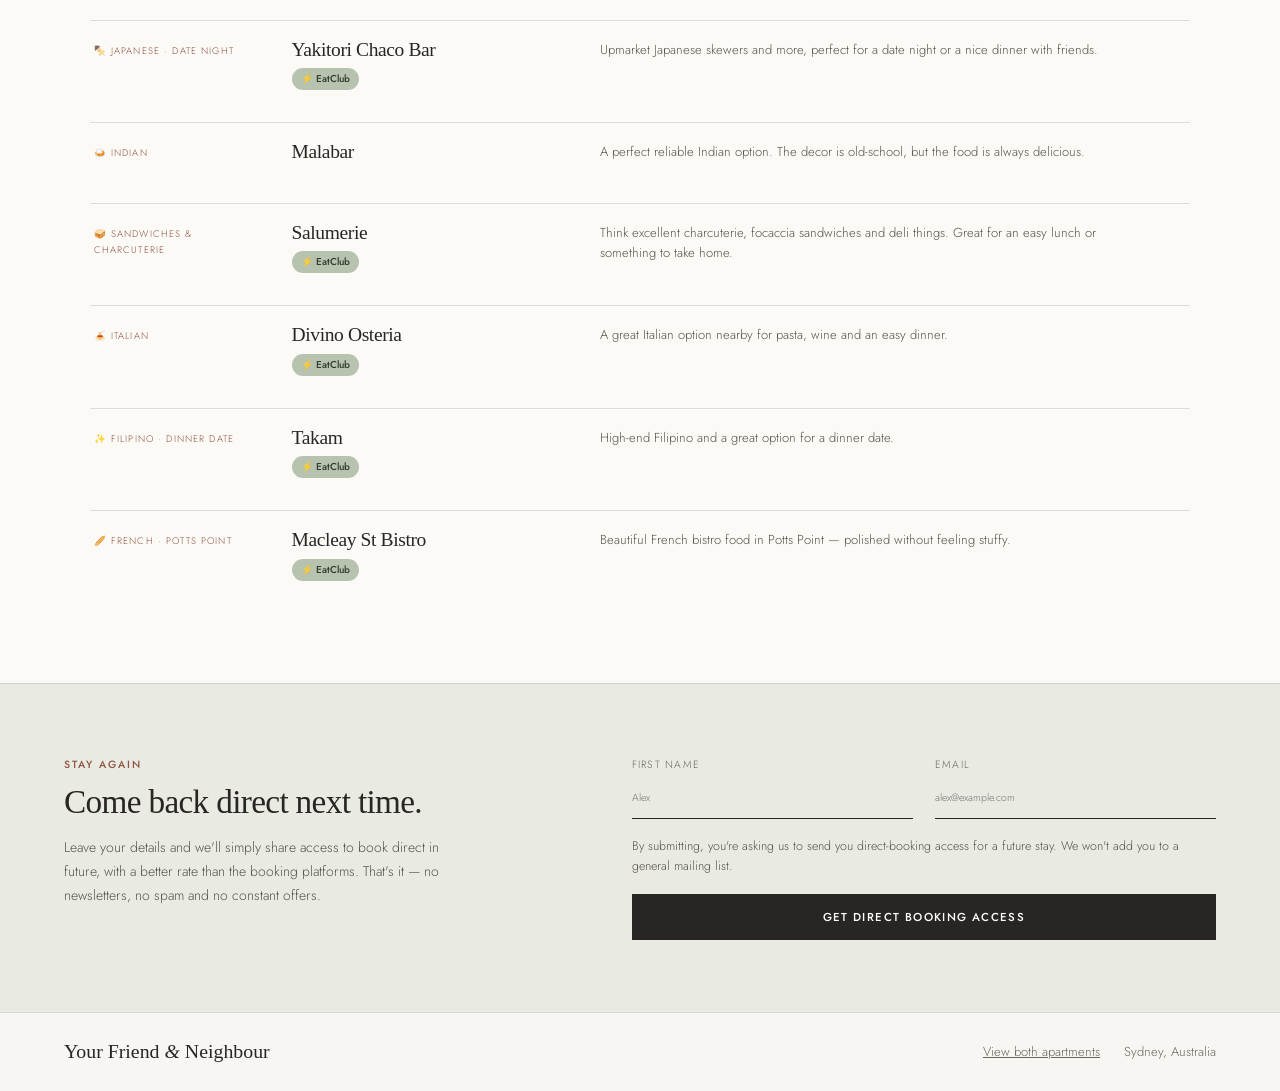
==== commit 2330fc55: "Refine guest page navigation and direct-stay flow" ====
--- a/darlinghurst.html
+++ b/darlinghurst.html
@@ -3,12 +3,36 @@
 <head>
   <meta charset="utf-8">
   <meta name="viewport" content="width=device-width, initial-scale=1">
-  <title>#17 on Victoria | Your Friend & Neighbour</title>
+  <title>#17 on Victoria | Your Friend &amp; Neighbour</title>
   <link rel="preconnect" href="https://fonts.googleapis.com">
   <link rel="preconnect" href="https://fonts.gstatic.com" crossorigin>
   <link href="https://fonts.googleapis.com/css2?family=Jost:wght@300;400;500&family=Junicode:ital,wght@0,400;0,600;1,400&display=swap" rel="stylesheet">
   <link rel="stylesheet" href="styles.css">
-  <link rel="stylesheet" href="overrides.css?v=guest6">
+  <link rel="stylesheet" href="overrides.css?v=guest10">
+
+  <style>
+    #essentials, #guide, #stay-again { scroll-margin-top: 120px; }
+
+    .guest-stay-again{
+      padding:72px 5vw;
+      background:rgba(183,195,174,.22);
+      border-top:1px solid var(--line);
+      display:grid;
+      grid-template-columns:.9fr 1.1fr;
+      gap:7vw;
+      align-items:start;
+    }
+    .guest-stay-again-copy{max-width:560px}
+    .guest-stay-again-copy h2{margin-bottom:16px}
+    .guest-stay-again-copy p:not(.eyebrow){margin:0;color:var(--body);font-size:14px;line-height:1.7;max-width:48ch}
+    .guest-stay-again-form{display:grid;grid-template-columns:1fr 1fr;gap:18px 22px;max-width:620px}
+    .guest-stay-again-form label{display:grid;gap:5px;font-size:10.5px;letter-spacing:.12em;text-transform:uppercase;color:var(--muted)}
+    .guest-stay-again-form input[type=text],.guest-stay-again-form input[type=email]{width:100%;border:0;border-bottom:1px solid var(--ink);background:transparent;padding:11px 0;font:inherit;outline:none}
+    .guest-stay-again-form .stay-again-note{grid-column:1/-1;margin:0;color:var(--body);font-size:12.5px;line-height:1.55}
+    .guest-stay-again-form button{grid-column:1/-1;min-height:46px;padding:13px 22px;border:0;background:var(--ink);color:#fff;text-transform:uppercase;letter-spacing:.12em;font:500 11.5px "Jost",sans-serif;cursor:pointer}
+    .guest-stay-again-form button:hover{background:#3E4A38}
+    @media(max-width:760px){.guest-stay-again{grid-template-columns:1fr;gap:28px;padding:52px 4vw}.guest-stay-again-form{grid-template-columns:1fr}.guest-stay-again-form .stay-again-note,.guest-stay-again-form button{grid-column:1}}
+  </style>
 </head>
 <body class="guest-page darlinghurst-guest-page">
   <a class="promo-bar" href="https://links.eatclub.com.au/VXpTUVMaY2b" target="_blank" rel="noopener noreferrer">
@@ -20,17 +44,15 @@
   <header class="site-header guest-header">
     <a class="brand" href="index.html">Your Friend <span>&amp;</span> Neighbour</a>
     <nav aria-label="Guest navigation">
-      <a href="#guide">Eat &amp; drink</a>
-      <a href="#perks">Friend perks</a>
-      <a class="nav-cta" href="index.html#friend">Stay again</a>
+      <a href="#essentials">House manual</a>
+      <a href="#guide">Perks &amp; local favourites</a>
+      <a class="nav-cta" href="#stay-again">Stay again</a>
     </nav>
   </header>
 
   <main>
     <section class="guest-split-hero" aria-label="#17 on Victoria guest guide">
-      <div class="guest-split-image">
-        <img src="IMG_4747.jpg" alt="#17 on Victoria apartment in Darlinghurst">
-      </div>
+      <div class="guest-split-image"><img src="IMG_4747.jpg" alt="#17 on Victoria apartment in Darlinghurst"></div>
       <div class="guest-split-copy">
         <p class="eyebrow">Darlinghurst</p>
         <h1>#17 on Victoria</h1>
@@ -39,10 +61,7 @@
     </section>
 
     <section class="guest-quick-section" aria-labelledby="guest-help-heading">
-      <div class="guest-quick-heading">
-        <p class="eyebrow">During your stay</p>
-        <h2 id="guest-help-heading">What do you need?</h2>
-      </div>
+      <div class="guest-quick-heading"><div><p class="eyebrow">During your stay</p><h2 id="guest-help-heading">What do you need?</h2></div></div>
       <nav class="guest-quick-list" aria-label="Quick guest help">
         <a href="#wifi"><span aria-hidden="true">📶</span><strong>WiFi</strong></a>
         <a href="#tv"><span aria-hidden="true">📺</span><strong>TV &amp; Chromecast</strong></a>
@@ -50,101 +69,38 @@
         <a href="#kitchen"><span aria-hidden="true">🍳</span><strong>Stove &amp; oven</strong></a>
         <a href="#building-access"><span aria-hidden="true">🚗</span><strong>Car park &amp; bins</strong></a>
         <a href="#laundry"><span aria-hidden="true">🧺</span><strong>Laundry</strong></a>
-        <a href="#guide"><span aria-hidden="true">🍽️</span><strong>Eat &amp; drink</strong></a>
-        <a href="#perks"><span aria-hidden="true">★</span><strong>Friend perks</strong></a>
+        <a href="#guide"><span aria-hidden="true">🍽️</span><strong>Perks &amp; local favourites</strong></a>
       </nav>
     </section>
 
     <section class="guest-contact-strip" aria-label="Contact your host">
-      <div>
-        <p class="eyebrow">Questions or issues?</p>
-        <h2>Please get in touch while you're here.</h2>
-      </div>
+      <div><p class="eyebrow">Questions or issues?</p><h2>Please get in touch while you're here.</h2></div>
       <p>If anything isn't working as expected, or you have any questions at all, please message us directly through Airbnb or Booking.com, or call <a href="tel:+61422735797">+61 422 735 797</a>. We'd love the chance to fix it straight away.</p>
     </section>
 
-    <section class="guest-context-note" aria-label="About the apartment">
-      <div>
-        <p class="eyebrow">A quick note about the apartment</p>
-        <p>As noted in the listing, #17 is a lived-in home that we personally manage, rather than a serviced hotel apartment. It is cared for and comfortable, but not every fixture is brand new. We really appreciate guests treating it like a home — and letting us know straight away if anything doesn't seem right so we can help.</p>
-      </div>
-    </section>
+    <section class="guest-context-note" aria-label="About the apartment"><div><p class="eyebrow">A quick note about the apartment</p><p>As noted in the listing, #17 is a lived-in home that we personally manage, rather than a serviced hotel apartment. It is cared for and comfortable, but not every fixture is brand new. We really appreciate guests treating it like a home — and letting us know straight away if anything doesn't seem right so we can help.</p></div></section>
 
     <section id="wifi" class="wifi-card guest-wifi-card guest-wifi-card-compact">
-      <div>
-        <p class="eyebrow">WiFi</p>
-        <h2>Connect and settle in.</h2>
-      </div>
-      <div class="wifi-details">
-        <p><span>Network</span><strong>WiFi-DBD</strong></p>
-        <p><span>Password</span><strong>89332870</strong></p>
-      </div>
+      <div><p class="eyebrow">WiFi</p><h2>Connect and settle in.</h2></div>
+      <div class="wifi-details"><p><span>Network</span><strong>WiFi-DBD</strong></p><p><span>Password</span><strong>89332870</strong></p></div>
     </section>
 
     <section id="essentials" class="section guest-essential-section">
-      <div class="section-intro narrow guest-essential-intro">
-        <p class="eyebrow">House manual</p>
-        <h2>The things most worth knowing.</h2>
-        <p>Short, practical instructions for the apartment. If anything is unclear, message us and we'll help.</p>
-      </div>
-
+      <div class="section-intro narrow guest-essential-intro"><p class="eyebrow">House manual</p><h2>The things most worth knowing.</h2><p>Short, practical instructions for the apartment. If anything is unclear, message us and we'll help.</p></div>
       <div class="guest-manual-list">
-        <article id="tv" class="guest-manual-row">
-          <div class="guest-manual-icon" aria-hidden="true">📺</div>
-          <div class="guest-manual-copy">
-            <h3>TV &amp; Chromecast</h3>
-            <p><strong>The TV is Chromecast-only.</strong> The apartment does not have an aerial for free-to-air TV, but you can stream from almost any app on your phone — including live TV through the free-to-air apps.</p>
-            <p>Make sure your phone is connected to <strong>WiFi-DBD</strong>, turn the TV on using the physical power button behind the TV on the left side, then make sure the source is set to <strong>HDMI 3</strong>. Open your streaming app, tap the Chromecast icon and select the TV that appears.</p>
-            <p>The remote power button is sticky, but the volume and other remote buttons work normally.</p>
-          </div>
-        </article>
-
-        <article id="lamp" class="guest-manual-row">
-          <div class="guest-manual-icon" aria-hidden="true">💡</div>
-          <div class="guest-manual-copy">
-            <h3>Living room lamp</h3>
-            <p>Turn the lamp on and off using the <strong>wall switch only</strong>. The switch on the lamp itself is taped because it does not work.</p>
-          </div>
-        </article>
-
-        <article id="kitchen" class="guest-manual-row">
-          <div class="guest-manual-icon" aria-hidden="true">🍳</div>
-          <div class="guest-manual-copy">
-            <h3>Stove &amp; oven</h3>
-            <p>Before using either the stovetop or oven, make sure the <strong>middle switch on the power outlet on the left kitchen splashback</strong>, labelled <strong>OVEN</strong>, is switched on.</p>
-            <p>The stovetop is touch-activated induction. <strong>Press and hold the power button</strong> to switch it on.</p>
-          </div>
-        </article>
-
-        <article id="building-access" class="guest-manual-row">
-          <div class="guest-manual-icon" aria-hidden="true">🚗</div>
-          <div class="guest-manual-copy">
-            <h3>Car park &amp; bin room access</h3>
-            <p>In the lift, use the <strong>small key and hold it turned while pressing G</strong> for the ground floor.</p>
-            <p>The bin rooms are on the <strong>right as you come out of the lift</strong>.</p>
-          </div>
-        </article>
-
-        <article id="laundry" class="guest-manual-row">
-          <div class="guest-manual-icon" aria-hidden="true">🧺</div>
-          <div class="guest-manual-copy">
-            <h3>Laundry</h3>
-            <p>The washing machine works normally and there is a clothes drying rack in the wardrobe.</p>
-            <p><strong>Please note:</strong> the tumble dryer does not work and is not listed as an amenity.</p>
-          </div>
-        </article>
+        <article id="tv" class="guest-manual-row"><div class="guest-manual-icon" aria-hidden="true">📺</div><div class="guest-manual-copy"><h3>TV &amp; Chromecast</h3><p><strong>The TV is Chromecast-only.</strong> The apartment does not have an aerial for free-to-air TV, but you can stream from almost any app on your phone — including live TV through the free-to-air apps.</p><p>Make sure your phone is connected to <strong>WiFi-DBD</strong>, turn the TV on using the physical power button behind the TV on the left side, then make sure the source is set to <strong>HDMI 3</strong>. Open your streaming app, tap the Chromecast icon and select the TV that appears.</p><p>The remote power button is sticky, but the volume and other remote buttons work normally.</p></div></article>
+        <article id="lamp" class="guest-manual-row"><div class="guest-manual-icon" aria-hidden="true">💡</div><div class="guest-manual-copy"><h3>Living room lamp</h3><p>Turn the lamp on and off using the <strong>wall switch only</strong>. The switch on the lamp itself is taped because it does not work.</p></div></article>
+        <article id="kitchen" class="guest-manual-row"><div class="guest-manual-icon" aria-hidden="true">🍳</div><div class="guest-manual-copy"><h3>Stove &amp; oven</h3><p>Before using either the stovetop or oven, make sure the <strong>middle switch on the power outlet on the left kitchen splashback</strong>, labelled <strong>OVEN</strong>, is switched on.</p><p>The stovetop is touch-activated induction. <strong>Press and hold the power button</strong> to switch it on.</p></div></article>
+        <article id="building-access" class="guest-manual-row"><div class="guest-manual-icon" aria-hidden="true">🚗</div><div class="guest-manual-copy"><h3>Car park &amp; bin room access</h3><p>In the lift, use the <strong>small key and hold it turned while pressing G</strong> for the ground floor.</p><p>The bin rooms are on the <strong>right as you come out of the lift</strong>.</p></div></article>
+        <article id="laundry" class="guest-manual-row"><div class="guest-manual-icon" aria-hidden="true">🧺</div><div class="guest-manual-copy"><h3>Laundry</h3><p>The washing machine works normally and there is a clothes drying rack in the wardrobe.</p><p><strong>Please note:</strong> the tumble dryer does not work and is not listed as an amenity.</p></div></article>
       </div>
     </section>
 
     <section id="guide" class="section guest-guide-section">
       <p class="eyebrow">Near Darlinghurst</p>
-      <h2>Our local favourites</h2>
+      <h2>Perks &amp; local favourites</h2>
       <p class="guide-intro">These are the places we'd actually send friends staying here — from directly across the road to a short wander into Potts Point and Kings Cross.</p>
-      <div class="eatclub-guide-note">
-        <div><span aria-hidden="true">⚡</span><strong>Always check EatClub around here.</strong></div>
-        <p>Darlinghurst, Kings Cross and Potts Point have an unusually high concentration of genuinely great places on EatClub. We still recommend our favourites regardless of whether they're discounted — the tags below just flag the ones worth checking in the app.<br><strong>I promise I don't work for them — just a huge fan 😂</strong></p>
-        <a href="https://links.eatclub.com.au/VXpTUVMaY2b" target="_blank" rel="noopener noreferrer">Open EatClub →</a>
-      </div>
+      <div class="eatclub-guide-note"><div><span aria-hidden="true">⚡</span><strong>Always check EatClub around here.</strong></div><p>Darlinghurst, Kings Cross and Potts Point have an unusually high concentration of genuinely great places on EatClub. We still recommend our favourites regardless of whether they're discounted — the tags below just flag the ones worth checking in the app.<br><strong>I promise I don't work for them — just a huge fan 😂</strong></p><a href="https://links.eatclub.com.au/VXpTUVMaY2b" target="_blank" rel="noopener noreferrer">Open EatClub →</a></div>
       <div class="recommendation-grid local-recommendation-grid">
         <article><span>🥐 Bakery · Opposite</span><h3>Shadow Bakery</h3><p>Directly opposite on Victoria Street. Get there in the morning — it sells out quickly, and the artisan baked goods are genuinely ridiculous.</p></article>
         <article><span>☕ Breakfast &amp; coffee</span><h3>Pina / Room 10</h3><p>Our pick for the best breakfast and coffee in town. Same owners, both tucked into Lankelly Place.</p></article>
@@ -160,20 +116,17 @@
       </div>
     </section>
 
-    <section id="perks" class="perks">
-      <p class="eyebrow">Friend perks</p>
-      <h2>A few useful extras</h2>
-      <div class="perk-links">
-        <a href="https://links.eatclub.com.au/VXpTUVMaY2b" target="_blank" rel="noopener noreferrer">EatClub — up to 50% off →</a>
-        <a href="index.html#friend">Become a friend &amp; stay direct →</a>
-      </div>
+    <section id="stay-again" class="guest-stay-again" aria-labelledby="stay-again-heading">
+      <div class="guest-stay-again-copy"><p class="eyebrow">Stay again</p><h2 id="stay-again-heading">Come back direct next time.</h2><p>Leave your details and we'll simply share access to book direct in future, with a better rate than the booking platforms. That's it — no newsletters, no spam and no constant offers.</p></div>
+      <form class="guest-stay-again-form">
+        <label>First name<input type="text" name="first_name" autocomplete="given-name" placeholder="Alex"></label>
+        <label>Email<input type="email" name="email" autocomplete="email" placeholder="alex@example.com"></label>
+        <p class="stay-again-note">By submitting, you're asking us to send you direct-booking access for a future stay. We won't add you to a general mailing list.</p>
+        <button type="button">Get direct booking access</button>
+      </form>
     </section>
   </main>
 
-  <footer>
-    <div class="footer-brand">Your Friend <span>&amp;</span> Neighbour</div>
-    <p><a href="index.html">View both apartments</a></p>
-    <p>Sydney, Australia</p>
-  </footer>
+  <footer><div class="footer-brand">Your Friend <span>&amp;</span> Neighbour</div><p><a href="index.html">View both apartments</a></p><p>Sydney, Australia</p></footer>
 </body>
 </html>
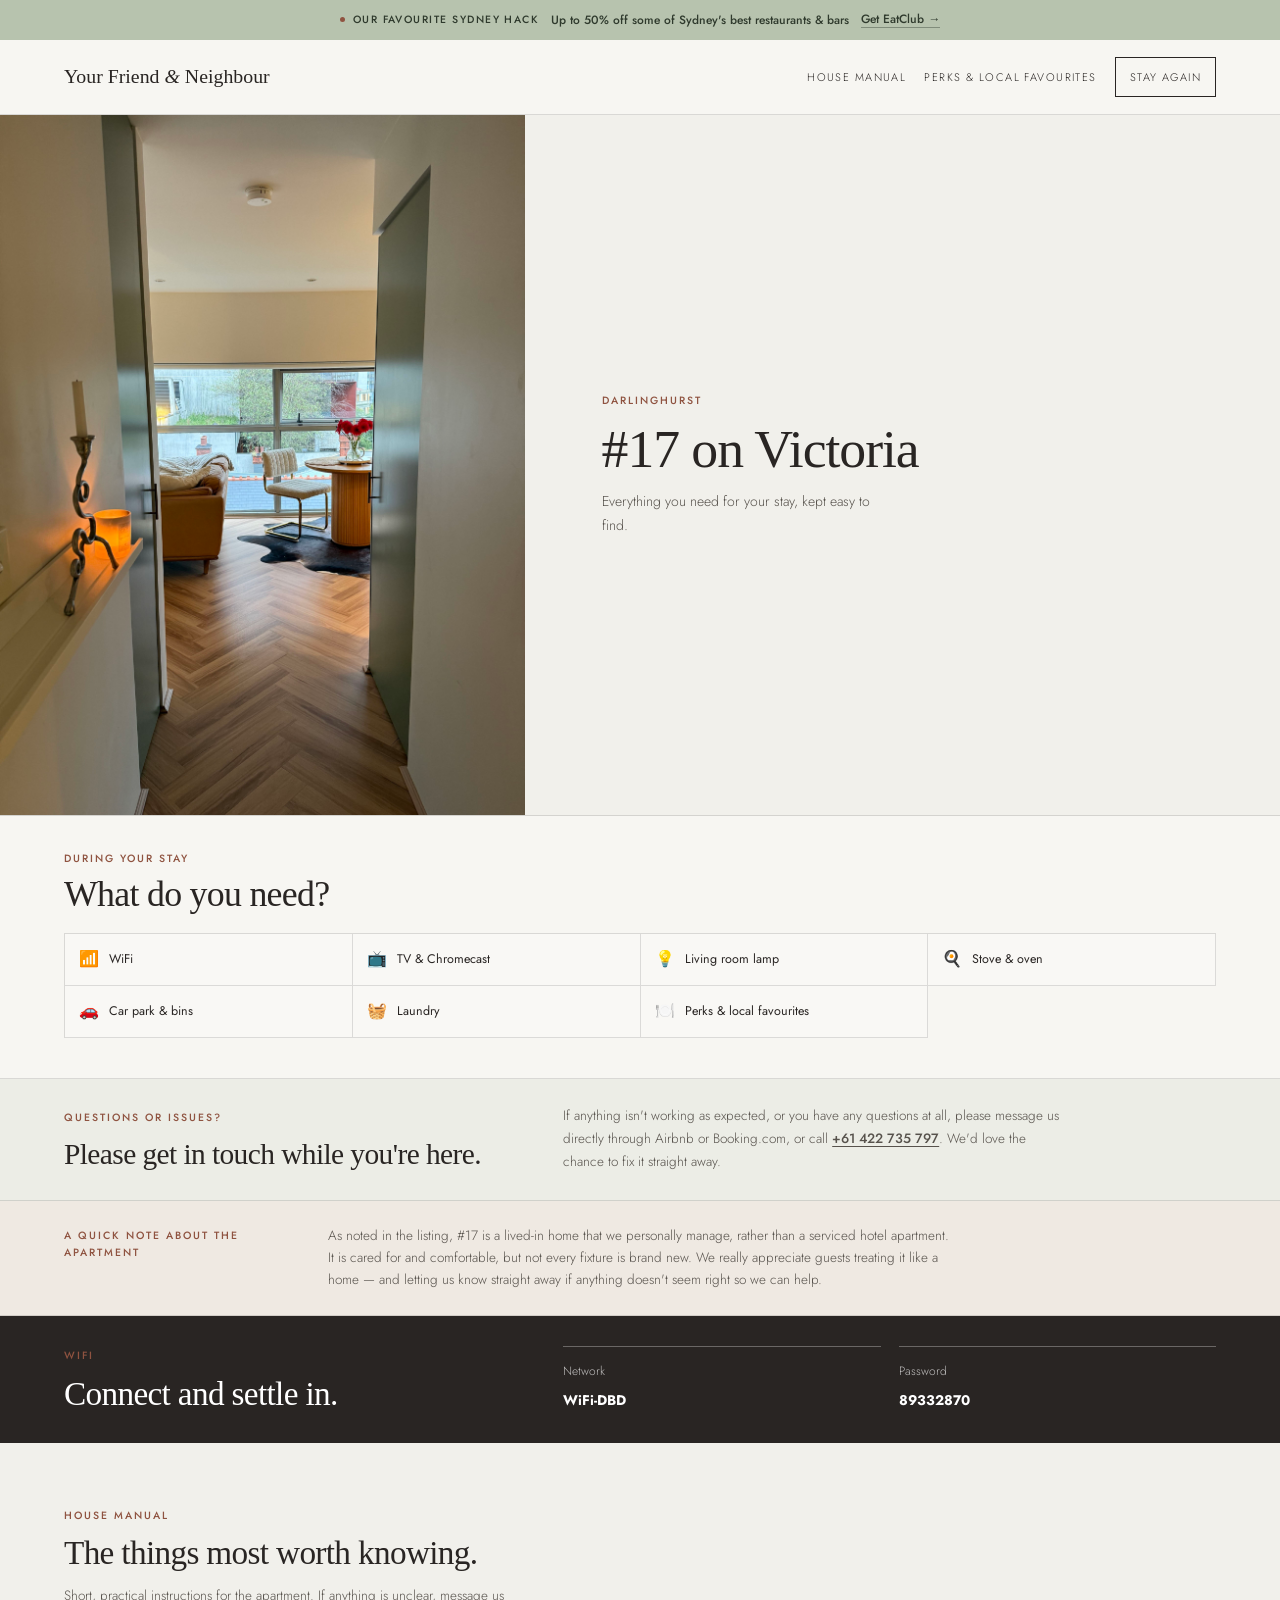
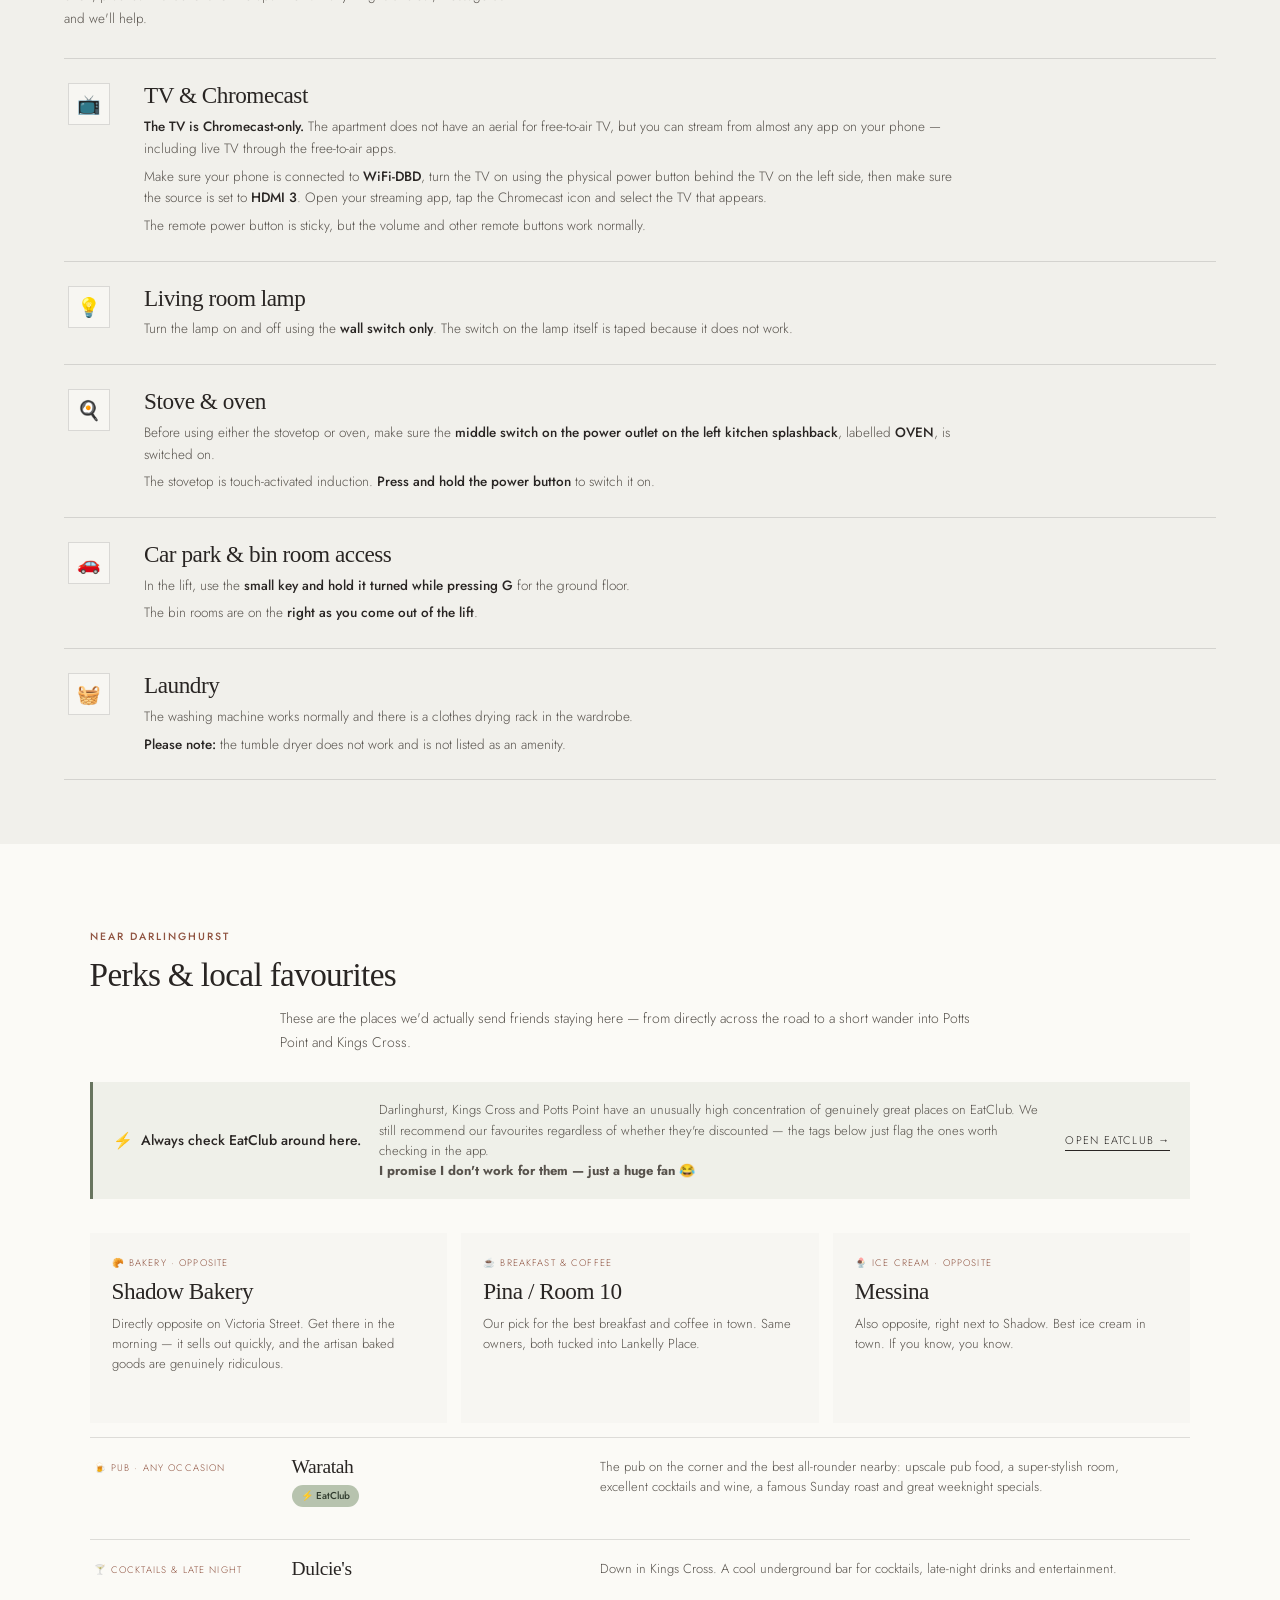
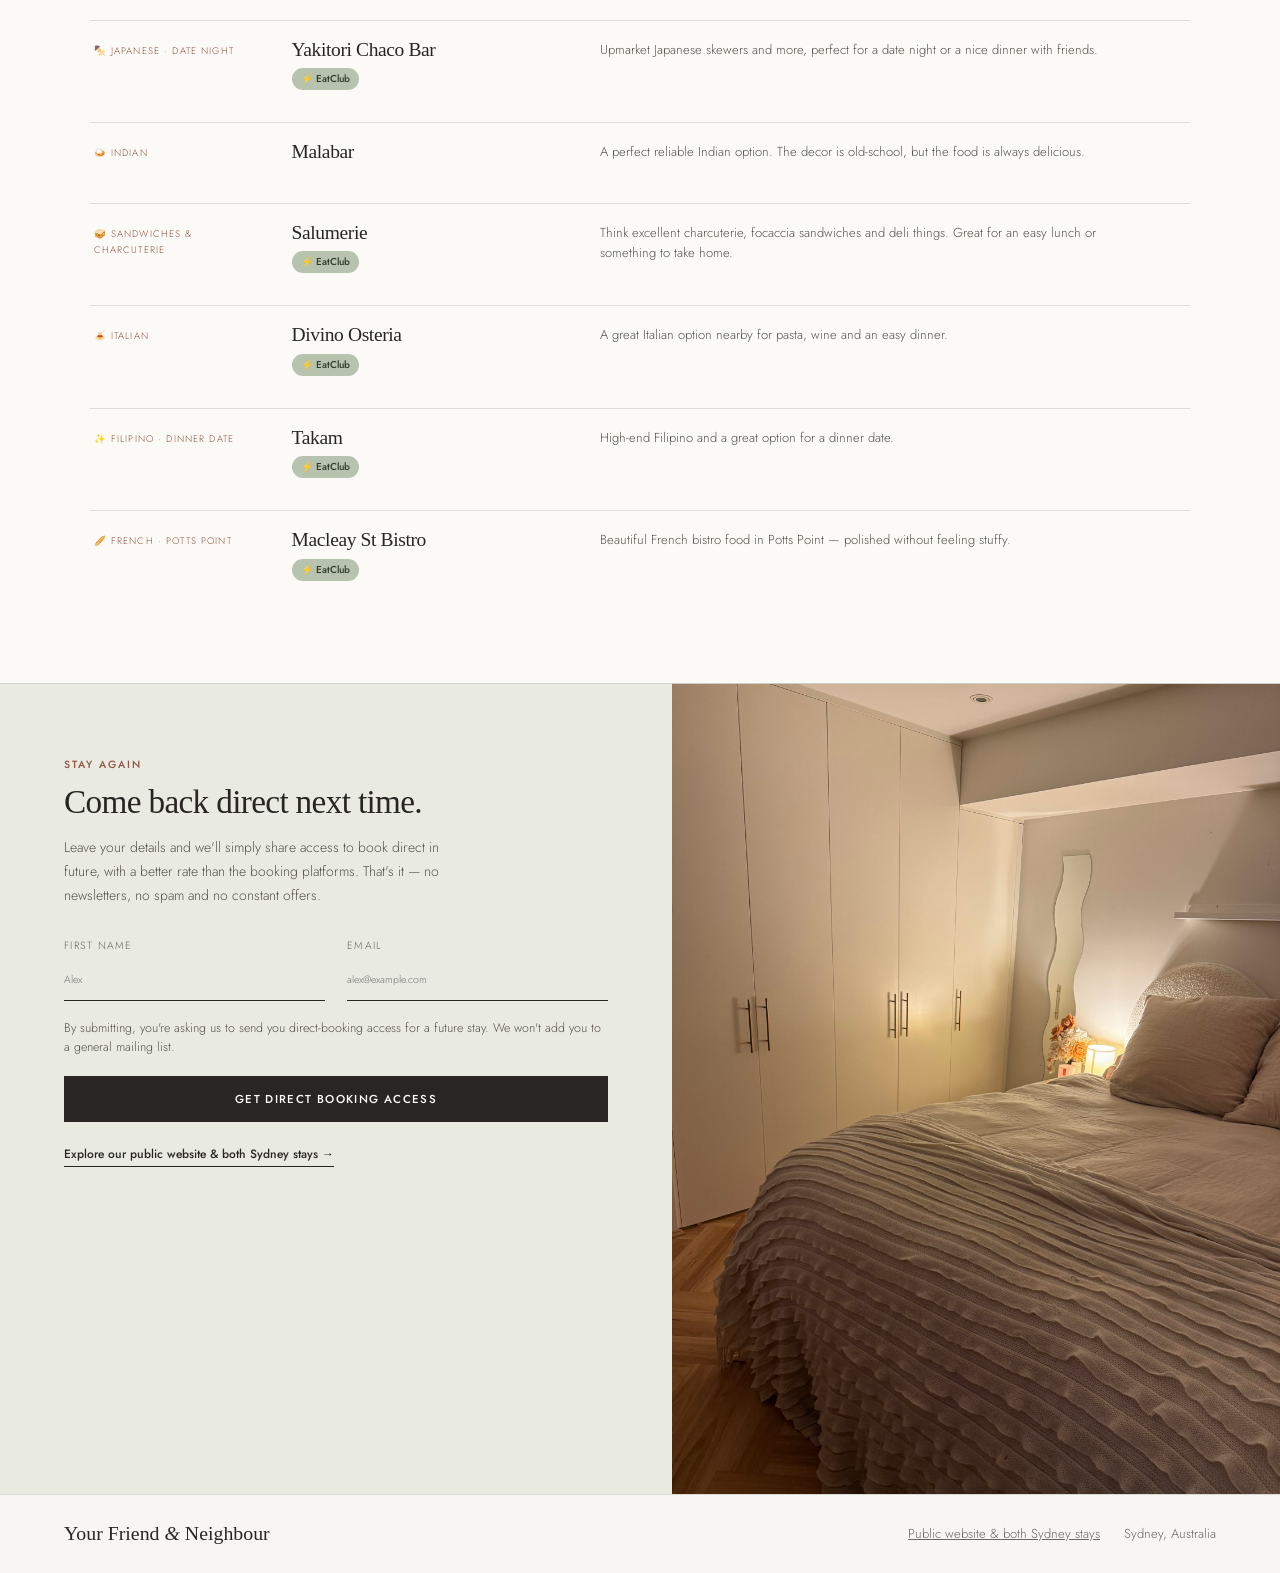
==== commit ab35e176: "Add property images and public site link to Darlinghurst guest page" ====
--- a/darlinghurst.html
+++ b/darlinghurst.html
@@ -14,24 +14,35 @@
     #essentials, #guide, #stay-again { scroll-margin-top: 120px; }
 
     .guest-stay-again{
-      padding:72px 5vw;
+      padding:0;
       background:rgba(183,195,174,.22);
       border-top:1px solid var(--line);
       display:grid;
-      grid-template-columns:.9fr 1.1fr;
-      gap:7vw;
-      align-items:start;
+      grid-template-columns:1.05fr .95fr;
+      align-items:stretch;
     }
+    .guest-stay-again-panel{padding:72px 5vw}
     .guest-stay-again-copy{max-width:560px}
     .guest-stay-again-copy h2{margin-bottom:16px}
     .guest-stay-again-copy p:not(.eyebrow){margin:0;color:var(--body);font-size:14px;line-height:1.7;max-width:48ch}
-    .guest-stay-again-form{display:grid;grid-template-columns:1fr 1fr;gap:18px 22px;max-width:620px}
+    .guest-stay-again-form{display:grid;grid-template-columns:1fr 1fr;gap:18px 22px;max-width:620px;margin-top:30px}
     .guest-stay-again-form label{display:grid;gap:5px;font-size:10.5px;letter-spacing:.12em;text-transform:uppercase;color:var(--muted)}
     .guest-stay-again-form input[type=text],.guest-stay-again-form input[type=email]{width:100%;border:0;border-bottom:1px solid var(--ink);background:transparent;padding:11px 0;font:inherit;outline:none}
     .guest-stay-again-form .stay-again-note{grid-column:1/-1;margin:0;color:var(--body);font-size:12.5px;line-height:1.55}
     .guest-stay-again-form button{grid-column:1/-1;min-height:46px;padding:13px 22px;border:0;background:var(--ink);color:#fff;text-transform:uppercase;letter-spacing:.12em;font:500 11.5px "Jost",sans-serif;cursor:pointer}
     .guest-stay-again-form button:hover{background:#3E4A38}
-    @media(max-width:760px){.guest-stay-again{grid-template-columns:1fr;gap:28px;padding:52px 4vw}.guest-stay-again-form{grid-template-columns:1fr}.guest-stay-again-form .stay-again-note,.guest-stay-again-form button{grid-column:1}}
+    .guest-stay-again-image{min-height:430px;overflow:hidden}
+    .guest-stay-again-image img{width:100%;height:100%;object-fit:cover;object-position:50% 50%;display:block}
+    .surry-hills-guest-page .guest-stay-again-image img{object-position:50% 55%}
+    .guest-public-site-link{display:inline-block;margin-top:22px;font-size:12px;font-weight:500;text-decoration:none;border-bottom:1px solid currentColor;padding-bottom:2px}
+
+    @media(max-width:760px){
+      .guest-stay-again{grid-template-columns:1fr}
+      .guest-stay-again-panel{padding:52px 4vw}
+      .guest-stay-again-image{min-height:280px}
+      .guest-stay-again-form{grid-template-columns:1fr}
+      .guest-stay-again-form .stay-again-note,.guest-stay-again-form button{grid-column:1}
+    }
   </style>
 </head>
 <body class="guest-page darlinghurst-guest-page">
@@ -117,16 +128,34 @@
     </section>
 
     <section id="stay-again" class="guest-stay-again" aria-labelledby="stay-again-heading">
-      <div class="guest-stay-again-copy"><p class="eyebrow">Stay again</p><h2 id="stay-again-heading">Come back direct next time.</h2><p>Leave your details and we'll simply share access to book direct in future, with a better rate than the booking platforms. That's it — no newsletters, no spam and no constant offers.</p></div>
-      <form class="guest-stay-again-form">
-        <label>First name<input type="text" name="first_name" autocomplete="given-name" placeholder="Alex"></label>
-        <label>Email<input type="email" name="email" autocomplete="email" placeholder="alex@example.com"></label>
-        <p class="stay-again-note">By submitting, you're asking us to send you direct-booking access for a future stay. We won't add you to a general mailing list.</p>
-        <button type="button">Get direct booking access</button>
-      </form>
+      <div class="guest-stay-again-panel">
+        <div class="guest-stay-again-copy">
+          <p class="eyebrow">Stay again</p>
+          <h2 id="stay-again-heading">Come back direct next time.</h2>
+          <p>Leave your details and we'll simply share access to book direct in future, with a better rate than the booking platforms. That's it — no newsletters, no spam and no constant offers.</p>
+        </div>
+        <form class="guest-stay-again-form">
+          <label>First name
+            <input type="text" name="first_name" autocomplete="given-name" placeholder="Alex">
+          </label>
+          <label>Email
+            <input type="email" name="email" autocomplete="email" placeholder="alex@example.com">
+          </label>
+          <p class="stay-again-note">By submitting, you're asking us to send you direct-booking access for a future stay. We won't add you to a general mailing list.</p>
+          <button type="button">Get direct booking access</button>
+        </form>
+        <a class="guest-public-site-link" href="index.html#stays">Explore our public website &amp; both Sydney stays →</a>
+      </div>
+      <div class="guest-stay-again-image">
+        <img src="IMG_4757.jpg" alt="Darlinghurst bedroom at #17 on Victoria">
+      </div>
     </section>
   </main>
 
-  <footer><div class="footer-brand">Your Friend <span>&amp;</span> Neighbour</div><p><a href="index.html">View both apartments</a></p><p>Sydney, Australia</p></footer>
+  <footer>
+    <div class="footer-brand">Your Friend <span>&amp;</span> Neighbour</div>
+    <p><a href="index.html#stays">Public website &amp; both Sydney stays</a></p>
+    <p>Sydney, Australia</p>
+  </footer>
 </body>
 </html>
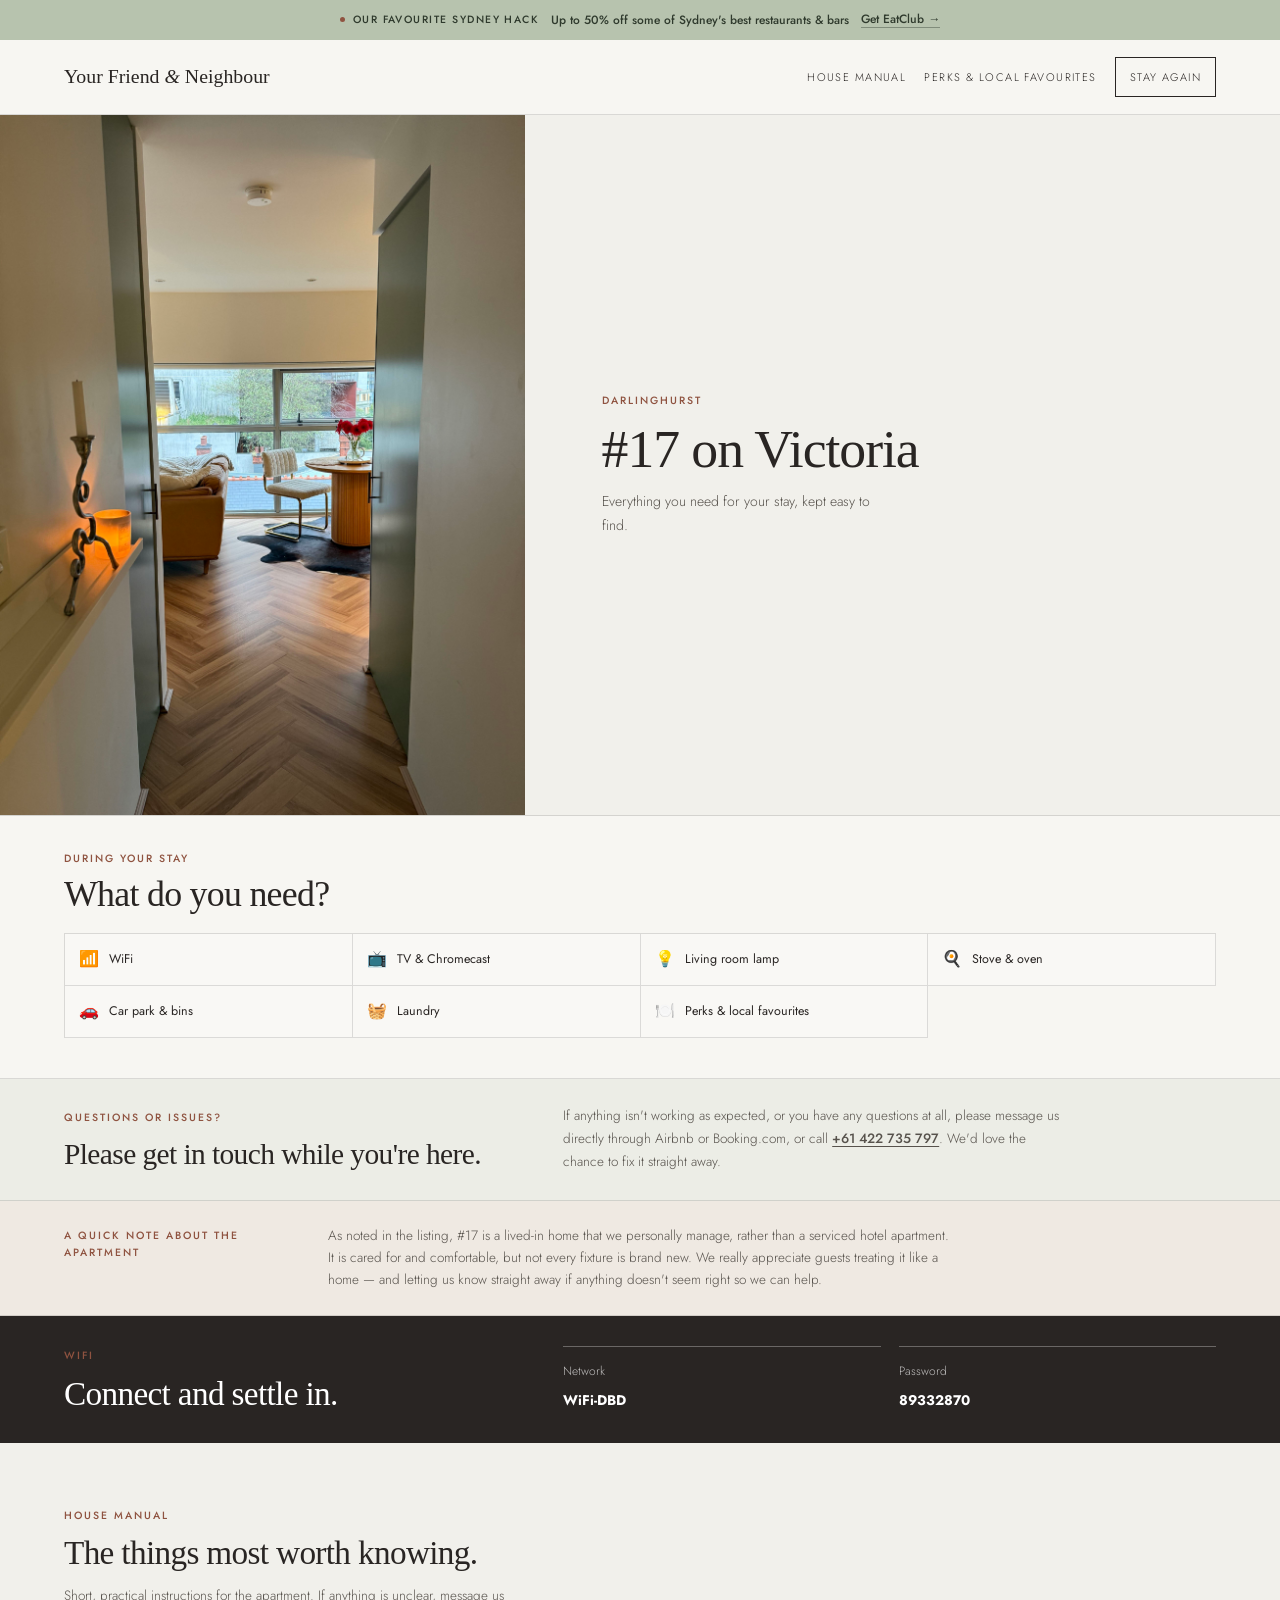
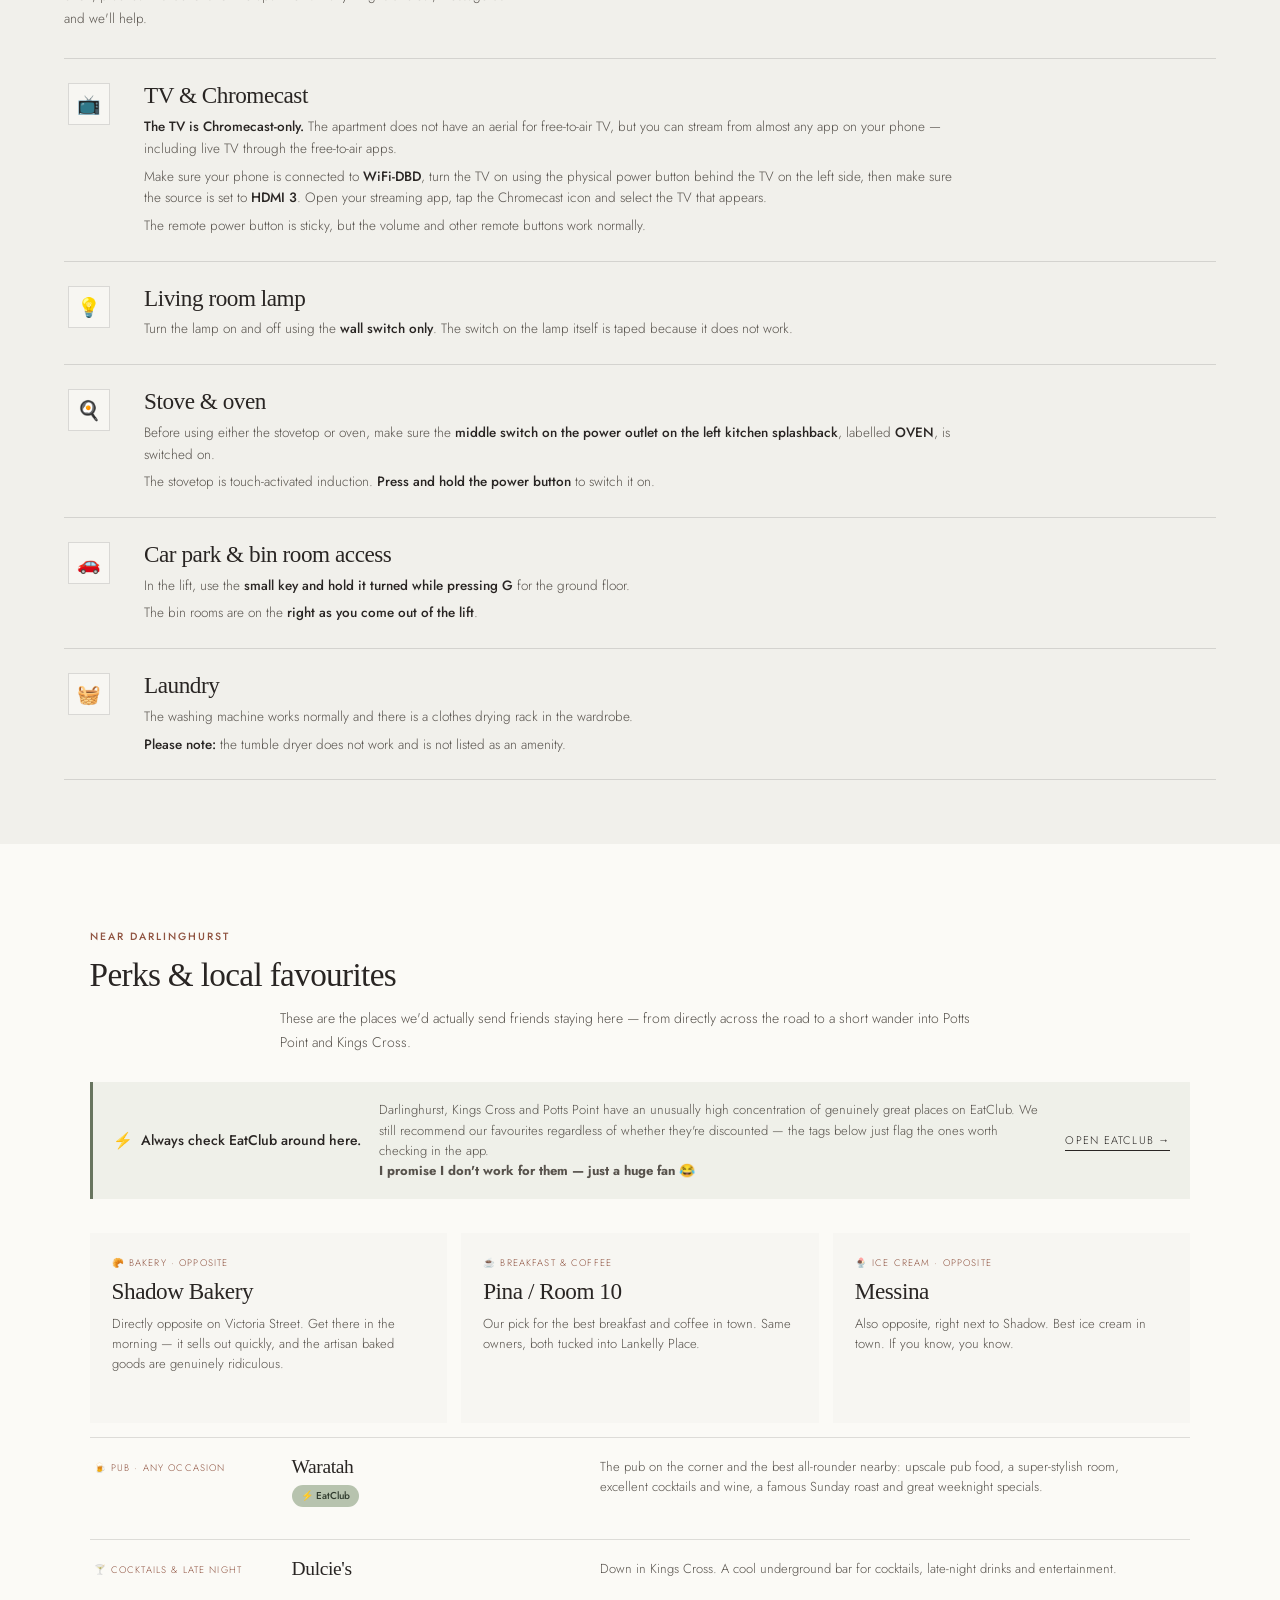
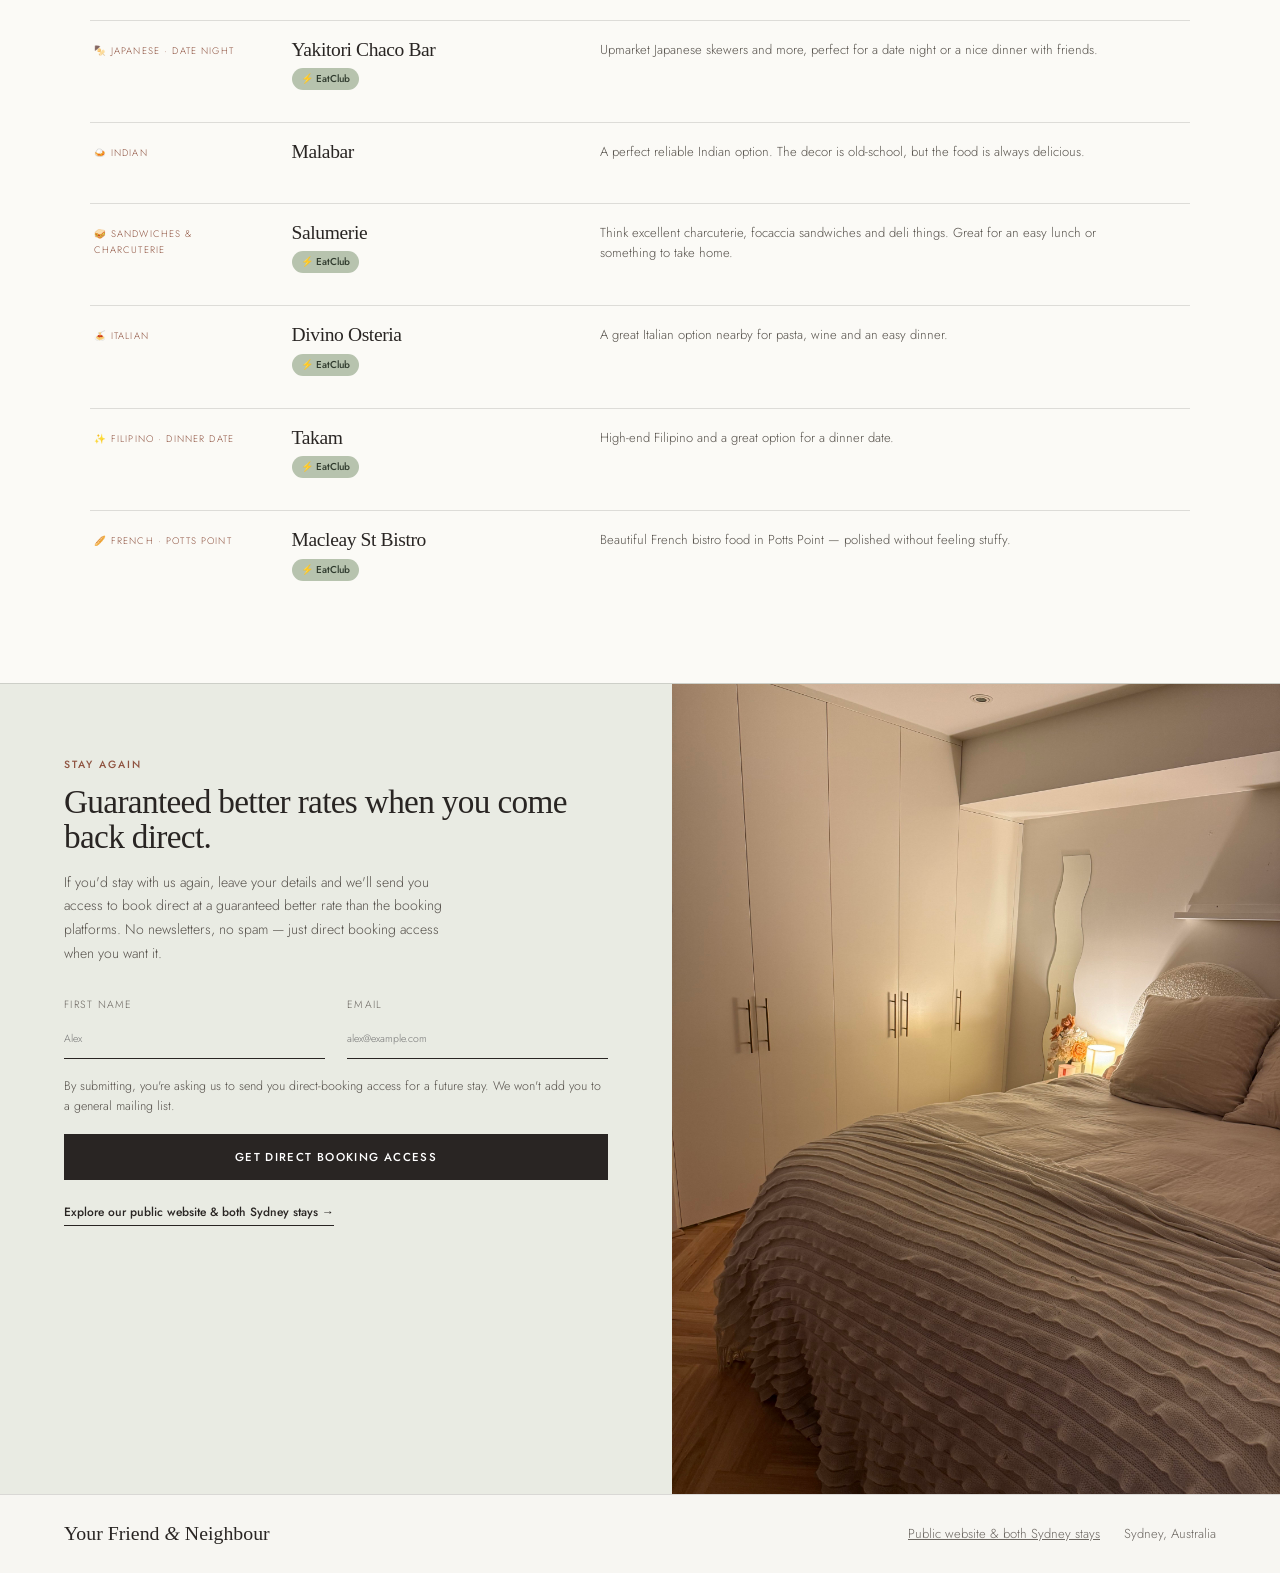
==== commit d1614c26: "Clarify guaranteed direct booking rates" ====
--- a/darlinghurst.html
+++ b/darlinghurst.html
@@ -44,6 +44,7 @@
       .guest-stay-again-form .stay-again-note,.guest-stay-again-form button{grid-column:1}
     }
   </style>
+
 </head>
 <body class="guest-page darlinghurst-guest-page">
   <a class="promo-bar" href="https://links.eatclub.com.au/VXpTUVMaY2b" target="_blank" rel="noopener noreferrer">
@@ -62,8 +63,10 @@
   </header>
 
   <main>
-    <section class="guest-split-hero" aria-label="#17 on Victoria guest guide">
-      <div class="guest-split-image"><img src="IMG_4747.jpg" alt="#17 on Victoria apartment in Darlinghurst"></div>
+    <section class="guest-split-hero " aria-label="#17 on Victoria guest guide">
+      <div class="guest-split-image">
+        <img src="IMG_4747.jpg" alt="#17 on Victoria apartment in Darlinghurst">
+      </div>
       <div class="guest-split-copy">
         <p class="eyebrow">Darlinghurst</p>
         <h1>#17 on Victoria</h1>
@@ -72,7 +75,12 @@
     </section>
 
     <section class="guest-quick-section" aria-labelledby="guest-help-heading">
-      <div class="guest-quick-heading"><div><p class="eyebrow">During your stay</p><h2 id="guest-help-heading">What do you need?</h2></div></div>
+      <div class="guest-quick-heading">
+        <div>
+          <p class="eyebrow">During your stay</p>
+          <h2 id="guest-help-heading">What do you need?</h2>
+        </div>
+      </div>
       <nav class="guest-quick-list" aria-label="Quick guest help">
         <a href="#wifi"><span aria-hidden="true">📶</span><strong>WiFi</strong></a>
         <a href="#tv"><span aria-hidden="true">📺</span><strong>TV &amp; Chromecast</strong></a>
@@ -85,33 +93,97 @@
     </section>
 
     <section class="guest-contact-strip" aria-label="Contact your host">
-      <div><p class="eyebrow">Questions or issues?</p><h2>Please get in touch while you're here.</h2></div>
+      <div>
+        <p class="eyebrow">Questions or issues?</p>
+        <h2>Please get in touch while you're here.</h2>
+      </div>
       <p>If anything isn't working as expected, or you have any questions at all, please message us directly through Airbnb or Booking.com, or call <a href="tel:+61422735797">+61 422 735 797</a>. We'd love the chance to fix it straight away.</p>
     </section>
 
-    <section class="guest-context-note" aria-label="About the apartment"><div><p class="eyebrow">A quick note about the apartment</p><p>As noted in the listing, #17 is a lived-in home that we personally manage, rather than a serviced hotel apartment. It is cared for and comfortable, but not every fixture is brand new. We really appreciate guests treating it like a home — and letting us know straight away if anything doesn't seem right so we can help.</p></div></section>
+    <section class="guest-context-note" aria-label="About the apartment">
+      <div>
+        <p class="eyebrow">A quick note about the apartment</p>
+        <p>As noted in the listing, #17 is a lived-in home that we personally manage, rather than a serviced hotel apartment. It is cared for and comfortable, but not every fixture is brand new. We really appreciate guests treating it like a home — and letting us know straight away if anything doesn't seem right so we can help.</p>
+      </div>
+    </section>
 
     <section id="wifi" class="wifi-card guest-wifi-card guest-wifi-card-compact">
-      <div><p class="eyebrow">WiFi</p><h2>Connect and settle in.</h2></div>
-      <div class="wifi-details"><p><span>Network</span><strong>WiFi-DBD</strong></p><p><span>Password</span><strong>89332870</strong></p></div>
+      <div>
+        <p class="eyebrow">WiFi</p>
+        <h2>Connect and settle in.</h2>
+      </div>
+      <div class="wifi-details">
+        <p><span>Network</span><strong>WiFi-DBD</strong></p>
+        <p><span>Password</span><strong>89332870</strong></p>
+      </div>
     </section>
 
     <section id="essentials" class="section guest-essential-section">
-      <div class="section-intro narrow guest-essential-intro"><p class="eyebrow">House manual</p><h2>The things most worth knowing.</h2><p>Short, practical instructions for the apartment. If anything is unclear, message us and we'll help.</p></div>
+      <div class="section-intro narrow guest-essential-intro">
+        <p class="eyebrow">House manual</p>
+        <h2>The things most worth knowing.</h2>
+        <p>Short, practical instructions for the apartment. If anything is unclear, message us and we'll help.</p>
+      </div>
+
       <div class="guest-manual-list">
-        <article id="tv" class="guest-manual-row"><div class="guest-manual-icon" aria-hidden="true">📺</div><div class="guest-manual-copy"><h3>TV &amp; Chromecast</h3><p><strong>The TV is Chromecast-only.</strong> The apartment does not have an aerial for free-to-air TV, but you can stream from almost any app on your phone — including live TV through the free-to-air apps.</p><p>Make sure your phone is connected to <strong>WiFi-DBD</strong>, turn the TV on using the physical power button behind the TV on the left side, then make sure the source is set to <strong>HDMI 3</strong>. Open your streaming app, tap the Chromecast icon and select the TV that appears.</p><p>The remote power button is sticky, but the volume and other remote buttons work normally.</p></div></article>
-        <article id="lamp" class="guest-manual-row"><div class="guest-manual-icon" aria-hidden="true">💡</div><div class="guest-manual-copy"><h3>Living room lamp</h3><p>Turn the lamp on and off using the <strong>wall switch only</strong>. The switch on the lamp itself is taped because it does not work.</p></div></article>
-        <article id="kitchen" class="guest-manual-row"><div class="guest-manual-icon" aria-hidden="true">🍳</div><div class="guest-manual-copy"><h3>Stove &amp; oven</h3><p>Before using either the stovetop or oven, make sure the <strong>middle switch on the power outlet on the left kitchen splashback</strong>, labelled <strong>OVEN</strong>, is switched on.</p><p>The stovetop is touch-activated induction. <strong>Press and hold the power button</strong> to switch it on.</p></div></article>
-        <article id="building-access" class="guest-manual-row"><div class="guest-manual-icon" aria-hidden="true">🚗</div><div class="guest-manual-copy"><h3>Car park &amp; bin room access</h3><p>In the lift, use the <strong>small key and hold it turned while pressing G</strong> for the ground floor.</p><p>The bin rooms are on the <strong>right as you come out of the lift</strong>.</p></div></article>
-        <article id="laundry" class="guest-manual-row"><div class="guest-manual-icon" aria-hidden="true">🧺</div><div class="guest-manual-copy"><h3>Laundry</h3><p>The washing machine works normally and there is a clothes drying rack in the wardrobe.</p><p><strong>Please note:</strong> the tumble dryer does not work and is not listed as an amenity.</p></div></article>
-      </div>
-    </section>
-
-    <section id="guide" class="section guest-guide-section">
+        <article id="tv" class="guest-manual-row">
+          <div class="guest-manual-icon" aria-hidden="true">📺</div>
+          <div class="guest-manual-copy">
+            <h3>TV &amp; Chromecast</h3>
+            <p><strong>The TV is Chromecast-only.</strong> The apartment does not have an aerial for free-to-air TV, but you can stream from almost any app on your phone — including live TV through the free-to-air apps.</p>
+            <p>Make sure your phone is connected to <strong>WiFi-DBD</strong>, turn the TV on using the physical power button behind the TV on the left side, then make sure the source is set to <strong>HDMI 3</strong>. Open your streaming app, tap the Chromecast icon and select the TV that appears.</p>
+            <p>The remote power button is sticky, but the volume and other remote buttons work normally.</p>
+          </div>
+        </article>
+
+        <article id="lamp" class="guest-manual-row">
+          <div class="guest-manual-icon" aria-hidden="true">💡</div>
+          <div class="guest-manual-copy">
+            <h3>Living room lamp</h3>
+            <p>Turn the lamp on and off using the <strong>wall switch only</strong>. The switch on the lamp itself is taped because it does not work.</p>
+          </div>
+        </article>
+
+        <article id="kitchen" class="guest-manual-row">
+          <div class="guest-manual-icon" aria-hidden="true">🍳</div>
+          <div class="guest-manual-copy">
+            <h3>Stove &amp; oven</h3>
+            <p>Before using either the stovetop or oven, make sure the <strong>middle switch on the power outlet on the left kitchen splashback</strong>, labelled <strong>OVEN</strong>, is switched on.</p>
+            <p>The stovetop is touch-activated induction. <strong>Press and hold the power button</strong> to switch it on.</p>
+          </div>
+        </article>
+
+        <article id="building-access" class="guest-manual-row">
+          <div class="guest-manual-icon" aria-hidden="true">🚗</div>
+          <div class="guest-manual-copy">
+            <h3>Car park &amp; bin room access</h3>
+            <p>In the lift, use the <strong>small key and hold it turned while pressing G</strong> for the ground floor.</p>
+            <p>The bin rooms are on the <strong>right as you come out of the lift</strong>.</p>
+          </div>
+        </article>
+
+        <article id="laundry" class="guest-manual-row">
+          <div class="guest-manual-icon" aria-hidden="true">🧺</div>
+          <div class="guest-manual-copy">
+            <h3>Laundry</h3>
+            <p>The washing machine works normally and there is a clothes drying rack in the wardrobe.</p>
+            <p><strong>Please note:</strong> the tumble dryer does not work and is not listed as an amenity.</p>
+          </div>
+        </article>
+      </div>
+    </section>
+
+    <section id="guide" class="section guest-guide-section ">
       <p class="eyebrow">Near Darlinghurst</p>
       <h2>Perks &amp; local favourites</h2>
       <p class="guide-intro">These are the places we'd actually send friends staying here — from directly across the road to a short wander into Potts Point and Kings Cross.</p>
-      <div class="eatclub-guide-note"><div><span aria-hidden="true">⚡</span><strong>Always check EatClub around here.</strong></div><p>Darlinghurst, Kings Cross and Potts Point have an unusually high concentration of genuinely great places on EatClub. We still recommend our favourites regardless of whether they're discounted — the tags below just flag the ones worth checking in the app.<br><strong>I promise I don't work for them — just a huge fan 😂</strong></p><a href="https://links.eatclub.com.au/VXpTUVMaY2b" target="_blank" rel="noopener noreferrer">Open EatClub →</a></div>
+
+      <div class="eatclub-guide-note">
+        <div><span aria-hidden="true">⚡</span><strong>Always check EatClub around here.</strong></div>
+        <p>Darlinghurst, Kings Cross and Potts Point have an unusually high concentration of genuinely great places on EatClub. We still recommend our favourites regardless of whether they're discounted — the tags below just flag the ones worth checking in the app.<br><strong>I promise I don't work for them — just a huge fan 😂</strong></p>
+        <a href="https://links.eatclub.com.au/VXpTUVMaY2b" target="_blank" rel="noopener noreferrer">Open EatClub →</a>
+      </div>
+
       <div class="recommendation-grid local-recommendation-grid">
         <article><span>🥐 Bakery · Opposite</span><h3>Shadow Bakery</h3><p>Directly opposite on Victoria Street. Get there in the morning — it sells out quickly, and the artisan baked goods are genuinely ridiculous.</p></article>
         <article><span>☕ Breakfast &amp; coffee</span><h3>Pina / Room 10</h3><p>Our pick for the best breakfast and coffee in town. Same owners, both tucked into Lankelly Place.</p></article>
@@ -131,8 +203,8 @@
       <div class="guest-stay-again-panel">
         <div class="guest-stay-again-copy">
           <p class="eyebrow">Stay again</p>
-          <h2 id="stay-again-heading">Come back direct next time.</h2>
-          <p>Leave your details and we'll simply share access to book direct in future, with a better rate than the booking platforms. That's it — no newsletters, no spam and no constant offers.</p>
+          <h2 id="stay-again-heading">Guaranteed better rates when you come back direct.</h2>
+          <p>If you'd stay with us again, leave your details and we'll send you access to book direct at a guaranteed better rate than the booking platforms. No newsletters, no spam — just direct booking access when you want it.</p>
         </div>
         <form class="guest-stay-again-form">
           <label>First name
@@ -158,4 +230,4 @@
     <p>Sydney, Australia</p>
   </footer>
 </body>
-</html>+</html>
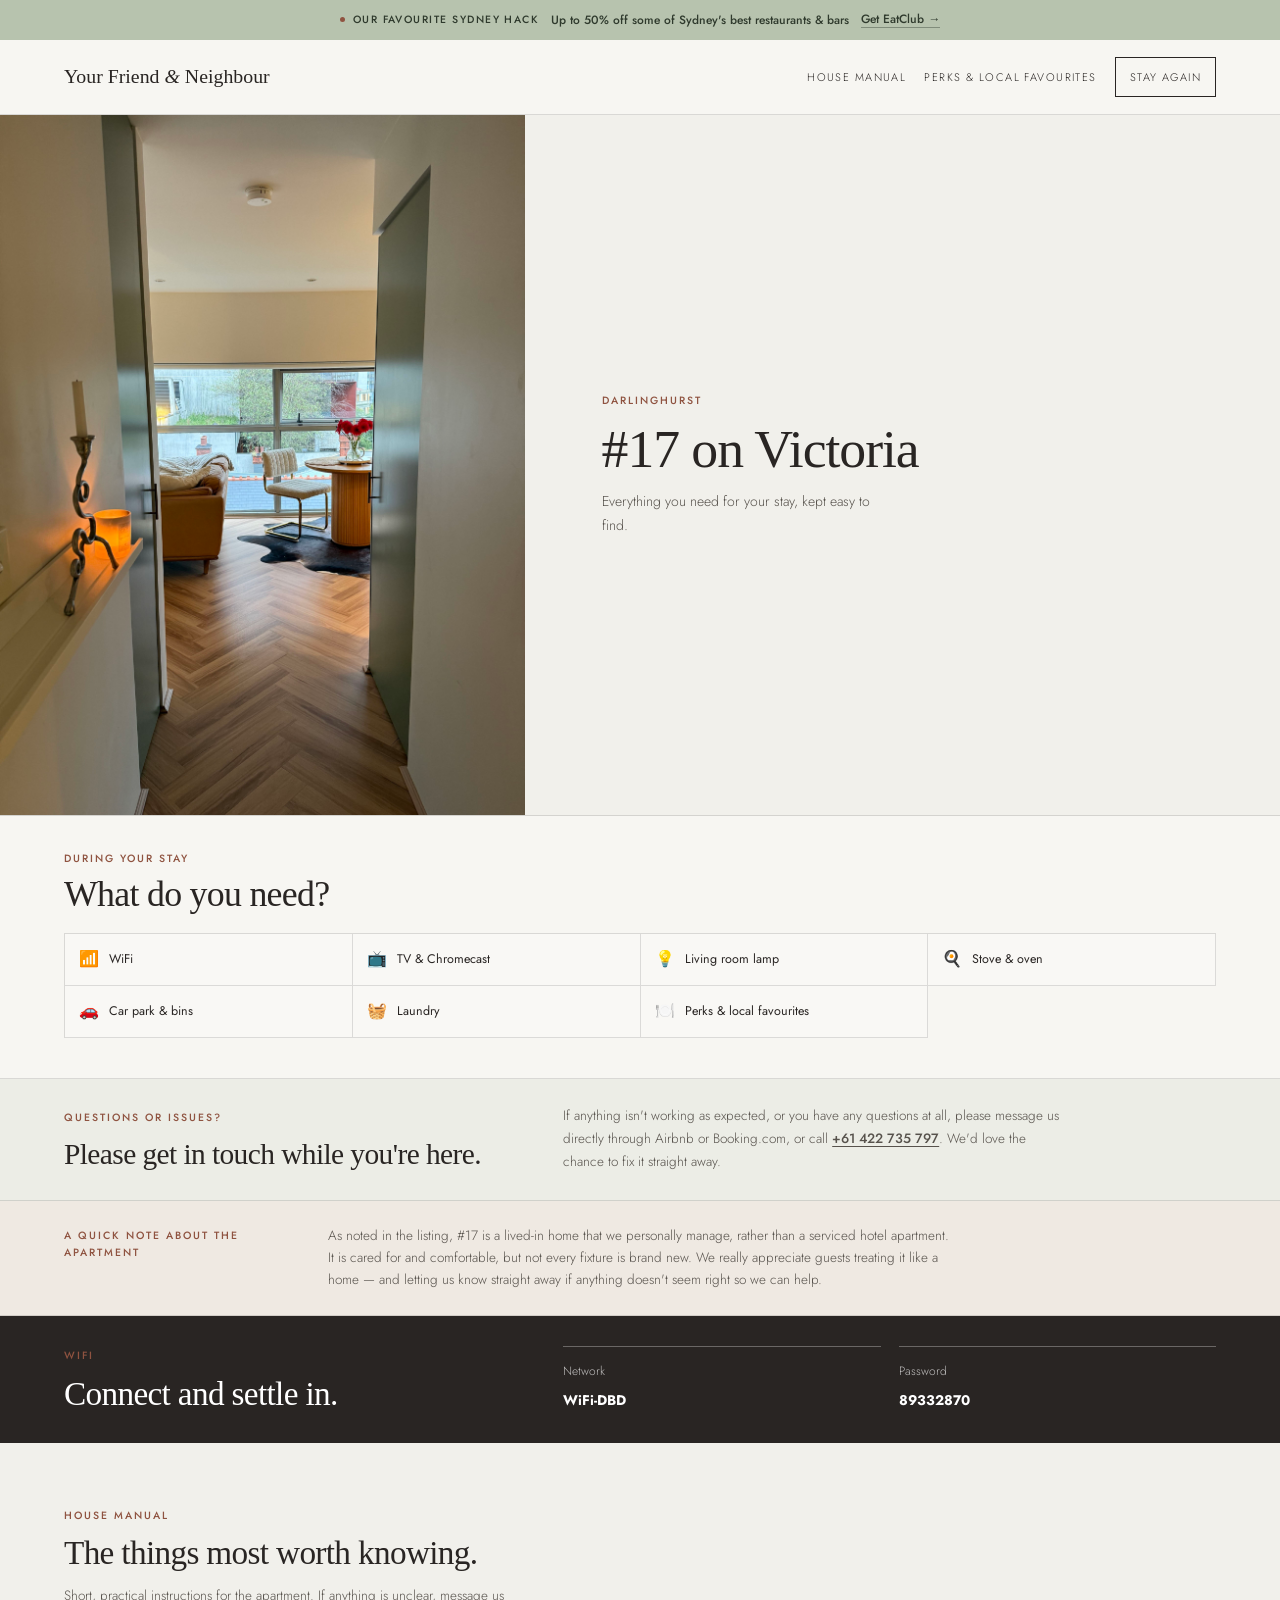
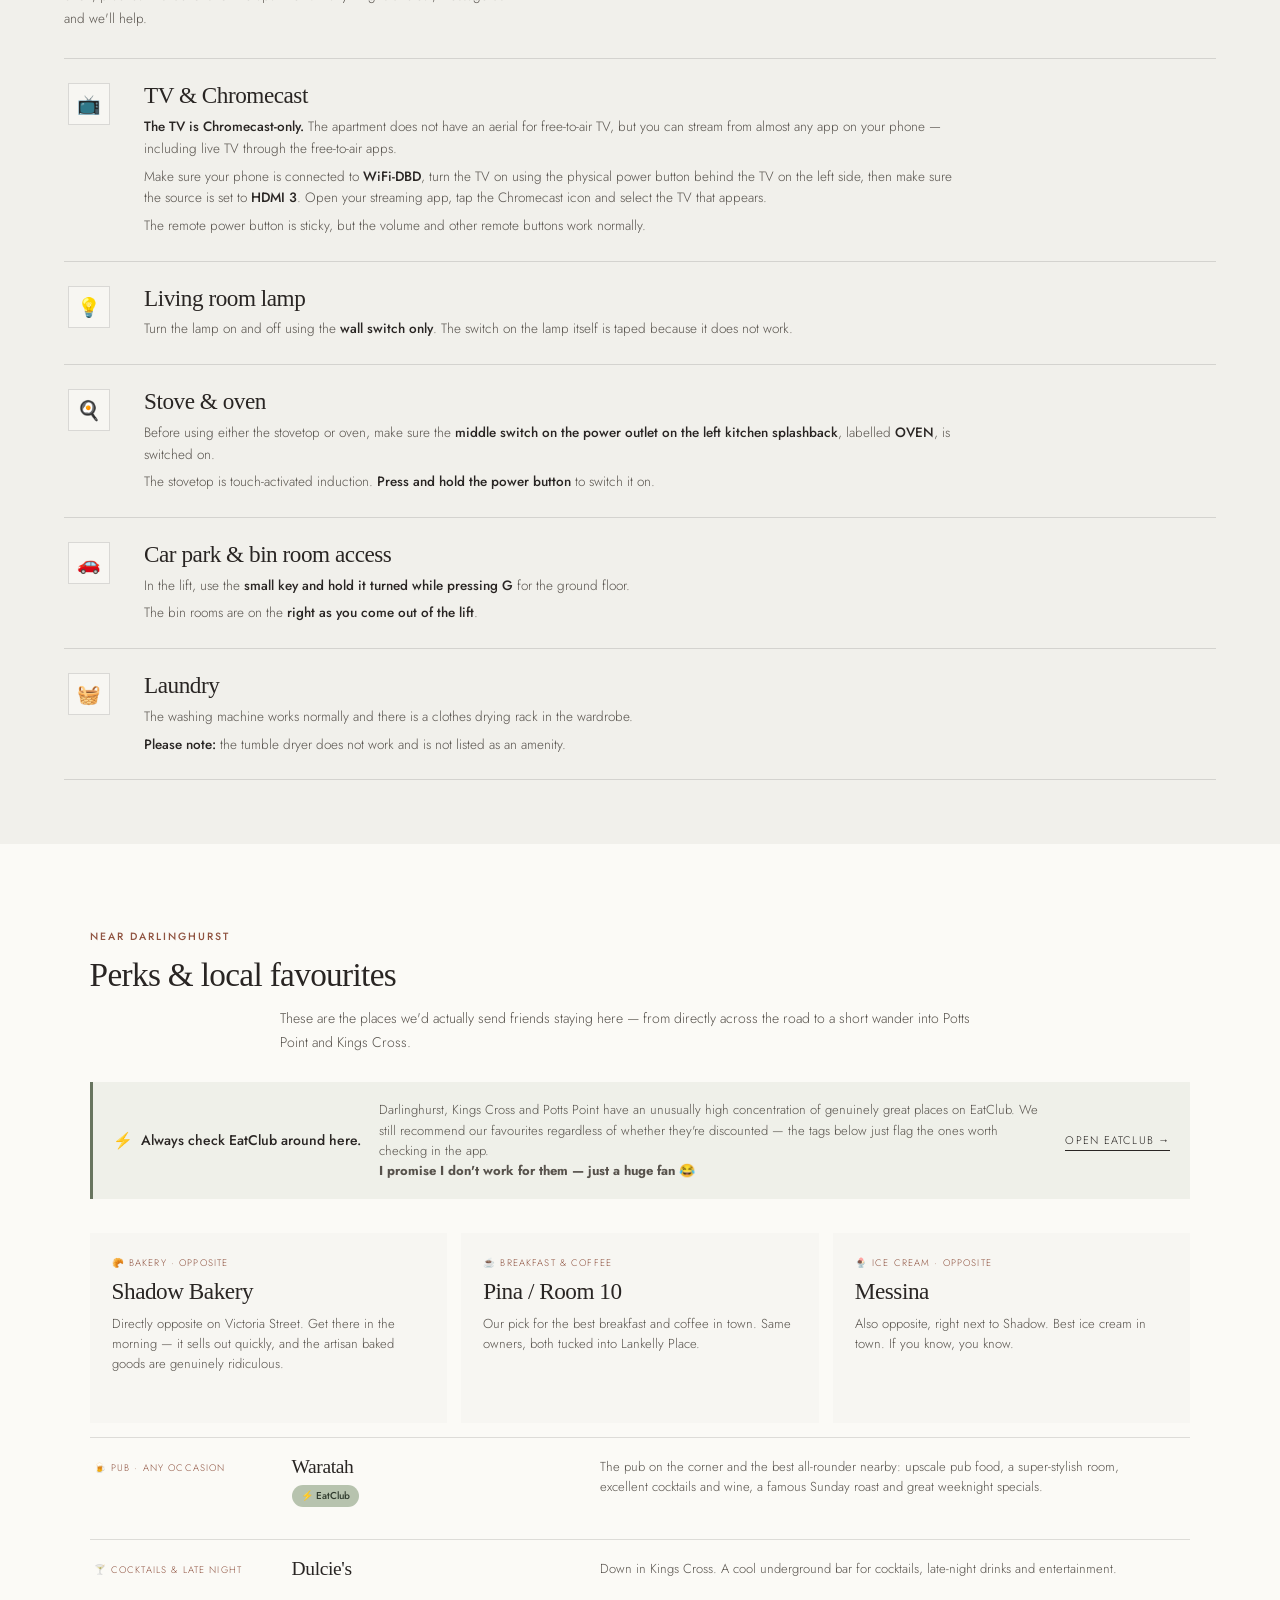
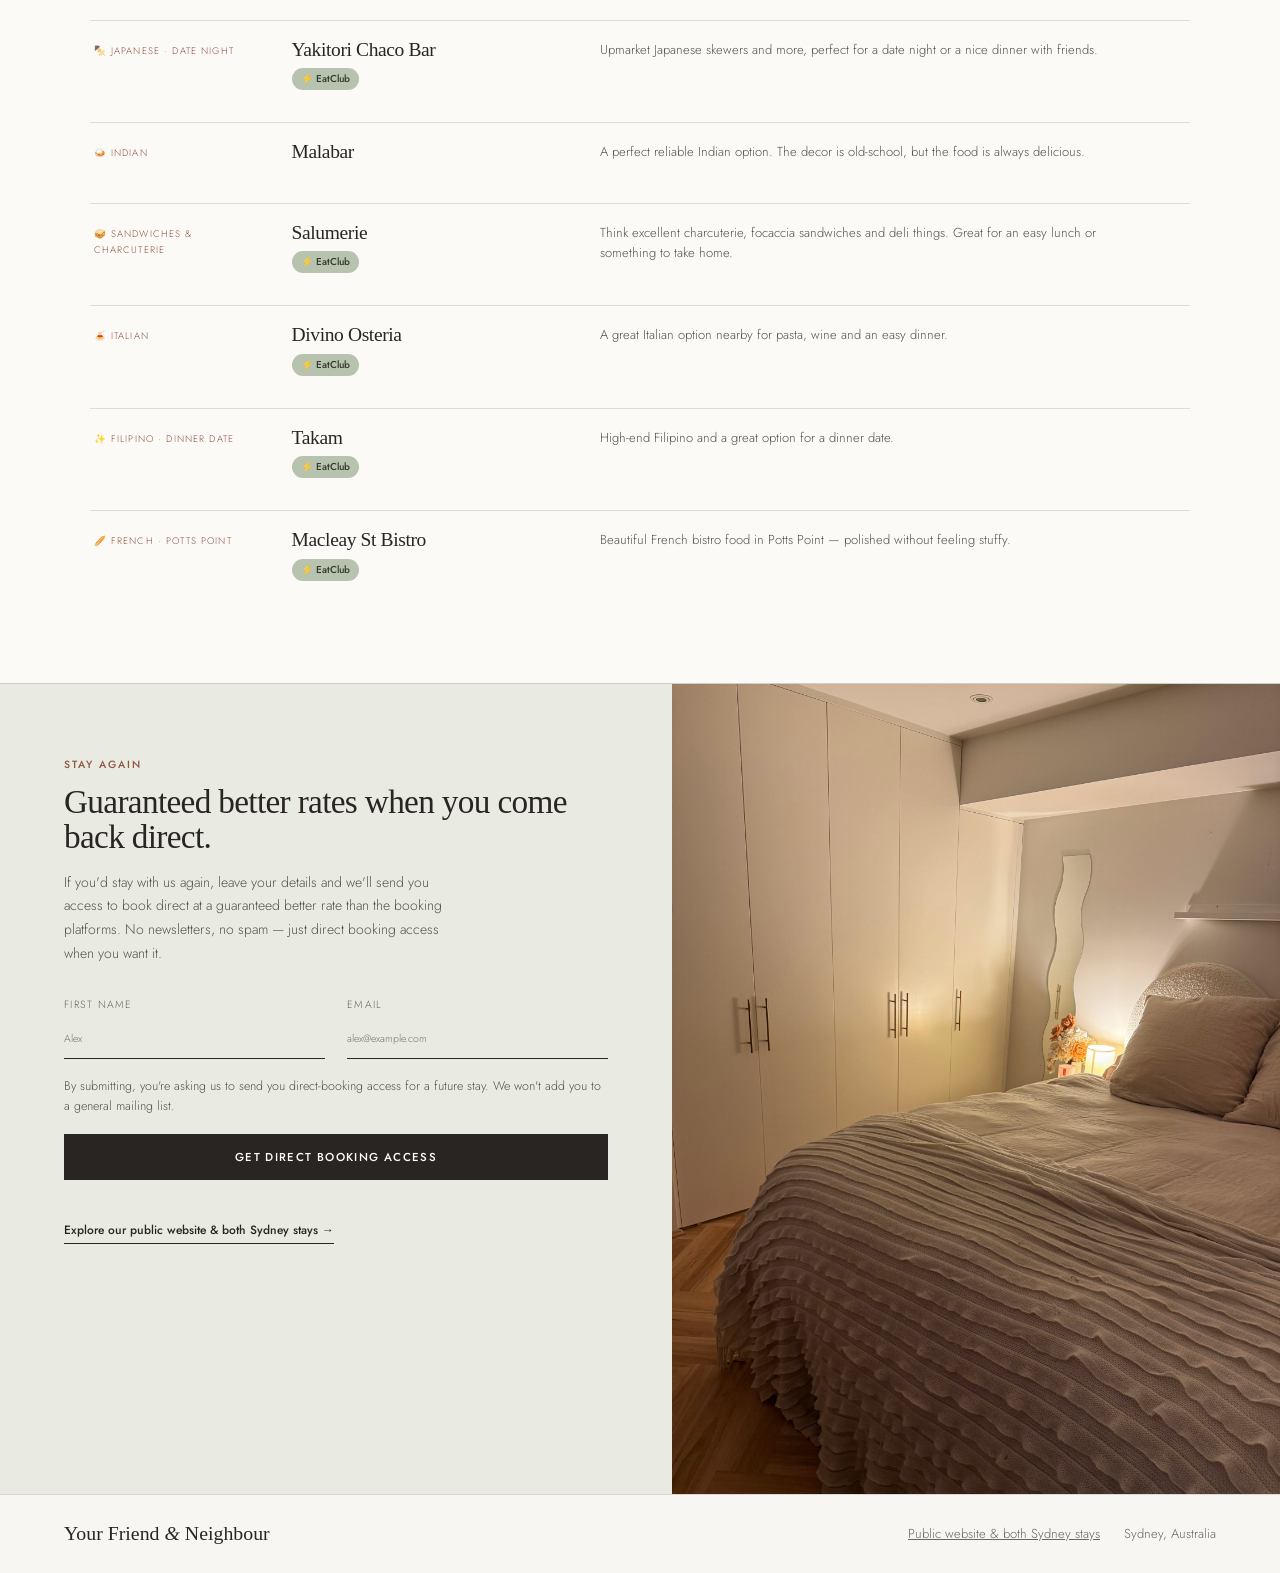
==== commit 06436e0a: "Connect Darlinghurst direct booking form to lead capture" ====
--- a/darlinghurst.html
+++ b/darlinghurst.html
@@ -9,225 +9,39 @@
   <link href="https://fonts.googleapis.com/css2?family=Jost:wght@300;400;500&family=Junicode:ital,wght@0,400;0,600;1,400&display=swap" rel="stylesheet">
   <link rel="stylesheet" href="styles.css">
   <link rel="stylesheet" href="overrides.css?v=guest10">
-
   <style>
     #essentials, #guide, #stay-again { scroll-margin-top: 120px; }
-
-    .guest-stay-again{
-      padding:0;
-      background:rgba(183,195,174,.22);
-      border-top:1px solid var(--line);
-      display:grid;
-      grid-template-columns:1.05fr .95fr;
-      align-items:stretch;
-    }
-    .guest-stay-again-panel{padding:72px 5vw}
-    .guest-stay-again-copy{max-width:560px}
-    .guest-stay-again-copy h2{margin-bottom:16px}
-    .guest-stay-again-copy p:not(.eyebrow){margin:0;color:var(--body);font-size:14px;line-height:1.7;max-width:48ch}
-    .guest-stay-again-form{display:grid;grid-template-columns:1fr 1fr;gap:18px 22px;max-width:620px;margin-top:30px}
-    .guest-stay-again-form label{display:grid;gap:5px;font-size:10.5px;letter-spacing:.12em;text-transform:uppercase;color:var(--muted)}
-    .guest-stay-again-form input[type=text],.guest-stay-again-form input[type=email]{width:100%;border:0;border-bottom:1px solid var(--ink);background:transparent;padding:11px 0;font:inherit;outline:none}
-    .guest-stay-again-form .stay-again-note{grid-column:1/-1;margin:0;color:var(--body);font-size:12.5px;line-height:1.55}
-    .guest-stay-again-form button{grid-column:1/-1;min-height:46px;padding:13px 22px;border:0;background:var(--ink);color:#fff;text-transform:uppercase;letter-spacing:.12em;font:500 11.5px "Jost",sans-serif;cursor:pointer}
-    .guest-stay-again-form button:hover{background:#3E4A38}
-    .guest-stay-again-image{min-height:430px;overflow:hidden}
-    .guest-stay-again-image img{width:100%;height:100%;object-fit:cover;object-position:50% 50%;display:block}
-    .surry-hills-guest-page .guest-stay-again-image img{object-position:50% 55%}
-    .guest-public-site-link{display:inline-block;margin-top:22px;font-size:12px;font-weight:500;text-decoration:none;border-bottom:1px solid currentColor;padding-bottom:2px}
-
-    @media(max-width:760px){
-      .guest-stay-again{grid-template-columns:1fr}
-      .guest-stay-again-panel{padding:52px 4vw}
-      .guest-stay-again-image{min-height:280px}
-      .guest-stay-again-form{grid-template-columns:1fr}
-      .guest-stay-again-form .stay-again-note,.guest-stay-again-form button{grid-column:1}
-    }
+    .guest-stay-again{padding:0;background:rgba(183,195,174,.22);border-top:1px solid var(--line);display:grid;grid-template-columns:1.05fr .95fr;align-items:stretch}
+    .guest-stay-again-panel{padding:72px 5vw}.guest-stay-again-copy{max-width:560px}.guest-stay-again-copy h2{margin-bottom:16px}.guest-stay-again-copy p:not(.eyebrow){margin:0;color:var(--body);font-size:14px;line-height:1.7;max-width:48ch}
+    .guest-stay-again-form{display:grid;grid-template-columns:1fr 1fr;gap:18px 22px;max-width:620px;margin-top:30px}.guest-stay-again-form label{display:grid;gap:5px;font-size:10.5px;letter-spacing:.12em;text-transform:uppercase;color:var(--muted)}
+    .guest-stay-again-form input[type=text],.guest-stay-again-form input[type=email]{width:100%;border:0;border-bottom:1px solid var(--ink);background:transparent;padding:11px 0;font:inherit;outline:none}.guest-stay-again-form .stay-again-note{grid-column:1/-1;margin:0;color:var(--body);font-size:12.5px;line-height:1.55}
+    .guest-stay-again-form button{grid-column:1/-1;min-height:46px;padding:13px 22px;border:0;background:var(--ink);color:#fff;text-transform:uppercase;letter-spacing:.12em;font:500 11.5px "Jost",sans-serif;cursor:pointer}.guest-stay-again-form button:hover{background:#3E4A38}.guest-stay-again-form button:disabled{opacity:.72;cursor:default}
+    .guest-stay-again-image{min-height:430px;overflow:hidden}.guest-stay-again-image img{width:100%;height:100%;object-fit:cover;object-position:50% 50%;display:block}.guest-public-site-link{display:inline-block;margin-top:22px;font-size:12px;font-weight:500;text-decoration:none;border-bottom:1px solid currentColor;padding-bottom:2px}
+    @media(max-width:760px){.guest-stay-again{grid-template-columns:1fr}.guest-stay-again-panel{padding:52px 4vw}.guest-stay-again-image{min-height:280px}.guest-stay-again-form{grid-template-columns:1fr}.guest-stay-again-form .stay-again-note,.guest-stay-again-form button{grid-column:1}}
   </style>
-
 </head>
 <body class="guest-page darlinghurst-guest-page">
-  <a class="promo-bar" href="https://links.eatclub.com.au/VXpTUVMaY2b" target="_blank" rel="noopener noreferrer">
-    <span class="promo-kicker">OUR FAVOURITE SYDNEY HACK</span>
-    <strong>Up to 50% off some of Sydney's best restaurants &amp; bars</strong>
-    <span class="promo-link">Get EatClub →</span>
-  </a>
-
-  <header class="site-header guest-header">
-    <a class="brand" href="index.html">Your Friend <span>&amp;</span> Neighbour</a>
-    <nav aria-label="Guest navigation">
-      <a href="#essentials">House manual</a>
-      <a href="#guide">Perks &amp; local favourites</a>
-      <a class="nav-cta" href="#stay-again">Stay again</a>
-    </nav>
-  </header>
-
+  <a class="promo-bar" href="https://links.eatclub.com.au/VXpTUVMaY2b" target="_blank" rel="noopener noreferrer"><span class="promo-kicker">OUR FAVOURITE SYDNEY HACK</span><strong>Up to 50% off some of Sydney's best restaurants &amp; bars</strong><span class="promo-link">Get EatClub →</span></a>
+  <header class="site-header guest-header"><a class="brand" href="index.html">Your Friend <span>&amp;</span> Neighbour</a><nav aria-label="Guest navigation"><a href="#essentials">House manual</a><a href="#guide">Perks &amp; local favourites</a><a class="nav-cta" href="#stay-again">Stay again</a></nav></header>
   <main>
-    <section class="guest-split-hero " aria-label="#17 on Victoria guest guide">
-      <div class="guest-split-image">
-        <img src="IMG_4747.jpg" alt="#17 on Victoria apartment in Darlinghurst">
-      </div>
-      <div class="guest-split-copy">
-        <p class="eyebrow">Darlinghurst</p>
-        <h1>#17 on Victoria</h1>
-        <p>Everything you need for your stay, kept easy to find.</p>
-      </div>
-    </section>
-
-    <section class="guest-quick-section" aria-labelledby="guest-help-heading">
-      <div class="guest-quick-heading">
-        <div>
-          <p class="eyebrow">During your stay</p>
-          <h2 id="guest-help-heading">What do you need?</h2>
-        </div>
-      </div>
-      <nav class="guest-quick-list" aria-label="Quick guest help">
-        <a href="#wifi"><span aria-hidden="true">📶</span><strong>WiFi</strong></a>
-        <a href="#tv"><span aria-hidden="true">📺</span><strong>TV &amp; Chromecast</strong></a>
-        <a href="#lamp"><span aria-hidden="true">💡</span><strong>Living room lamp</strong></a>
-        <a href="#kitchen"><span aria-hidden="true">🍳</span><strong>Stove &amp; oven</strong></a>
-        <a href="#building-access"><span aria-hidden="true">🚗</span><strong>Car park &amp; bins</strong></a>
-        <a href="#laundry"><span aria-hidden="true">🧺</span><strong>Laundry</strong></a>
-        <a href="#guide"><span aria-hidden="true">🍽️</span><strong>Perks &amp; local favourites</strong></a>
-      </nav>
-    </section>
-
-    <section class="guest-contact-strip" aria-label="Contact your host">
-      <div>
-        <p class="eyebrow">Questions or issues?</p>
-        <h2>Please get in touch while you're here.</h2>
-      </div>
-      <p>If anything isn't working as expected, or you have any questions at all, please message us directly through Airbnb or Booking.com, or call <a href="tel:+61422735797">+61 422 735 797</a>. We'd love the chance to fix it straight away.</p>
-    </section>
-
-    <section class="guest-context-note" aria-label="About the apartment">
-      <div>
-        <p class="eyebrow">A quick note about the apartment</p>
-        <p>As noted in the listing, #17 is a lived-in home that we personally manage, rather than a serviced hotel apartment. It is cared for and comfortable, but not every fixture is brand new. We really appreciate guests treating it like a home — and letting us know straight away if anything doesn't seem right so we can help.</p>
-      </div>
-    </section>
-
-    <section id="wifi" class="wifi-card guest-wifi-card guest-wifi-card-compact">
-      <div>
-        <p class="eyebrow">WiFi</p>
-        <h2>Connect and settle in.</h2>
-      </div>
-      <div class="wifi-details">
-        <p><span>Network</span><strong>WiFi-DBD</strong></p>
-        <p><span>Password</span><strong>89332870</strong></p>
-      </div>
-    </section>
-
-    <section id="essentials" class="section guest-essential-section">
-      <div class="section-intro narrow guest-essential-intro">
-        <p class="eyebrow">House manual</p>
-        <h2>The things most worth knowing.</h2>
-        <p>Short, practical instructions for the apartment. If anything is unclear, message us and we'll help.</p>
-      </div>
-
-      <div class="guest-manual-list">
-        <article id="tv" class="guest-manual-row">
-          <div class="guest-manual-icon" aria-hidden="true">📺</div>
-          <div class="guest-manual-copy">
-            <h3>TV &amp; Chromecast</h3>
-            <p><strong>The TV is Chromecast-only.</strong> The apartment does not have an aerial for free-to-air TV, but you can stream from almost any app on your phone — including live TV through the free-to-air apps.</p>
-            <p>Make sure your phone is connected to <strong>WiFi-DBD</strong>, turn the TV on using the physical power button behind the TV on the left side, then make sure the source is set to <strong>HDMI 3</strong>. Open your streaming app, tap the Chromecast icon and select the TV that appears.</p>
-            <p>The remote power button is sticky, but the volume and other remote buttons work normally.</p>
-          </div>
-        </article>
-
-        <article id="lamp" class="guest-manual-row">
-          <div class="guest-manual-icon" aria-hidden="true">💡</div>
-          <div class="guest-manual-copy">
-            <h3>Living room lamp</h3>
-            <p>Turn the lamp on and off using the <strong>wall switch only</strong>. The switch on the lamp itself is taped because it does not work.</p>
-          </div>
-        </article>
-
-        <article id="kitchen" class="guest-manual-row">
-          <div class="guest-manual-icon" aria-hidden="true">🍳</div>
-          <div class="guest-manual-copy">
-            <h3>Stove &amp; oven</h3>
-            <p>Before using either the stovetop or oven, make sure the <strong>middle switch on the power outlet on the left kitchen splashback</strong>, labelled <strong>OVEN</strong>, is switched on.</p>
-            <p>The stovetop is touch-activated induction. <strong>Press and hold the power button</strong> to switch it on.</p>
-          </div>
-        </article>
-
-        <article id="building-access" class="guest-manual-row">
-          <div class="guest-manual-icon" aria-hidden="true">🚗</div>
-          <div class="guest-manual-copy">
-            <h3>Car park &amp; bin room access</h3>
-            <p>In the lift, use the <strong>small key and hold it turned while pressing G</strong> for the ground floor.</p>
-            <p>The bin rooms are on the <strong>right as you come out of the lift</strong>.</p>
-          </div>
-        </article>
-
-        <article id="laundry" class="guest-manual-row">
-          <div class="guest-manual-icon" aria-hidden="true">🧺</div>
-          <div class="guest-manual-copy">
-            <h3>Laundry</h3>
-            <p>The washing machine works normally and there is a clothes drying rack in the wardrobe.</p>
-            <p><strong>Please note:</strong> the tumble dryer does not work and is not listed as an amenity.</p>
-          </div>
-        </article>
-      </div>
-    </section>
-
-    <section id="guide" class="section guest-guide-section ">
-      <p class="eyebrow">Near Darlinghurst</p>
-      <h2>Perks &amp; local favourites</h2>
-      <p class="guide-intro">These are the places we'd actually send friends staying here — from directly across the road to a short wander into Potts Point and Kings Cross.</p>
-
-      <div class="eatclub-guide-note">
-        <div><span aria-hidden="true">⚡</span><strong>Always check EatClub around here.</strong></div>
-        <p>Darlinghurst, Kings Cross and Potts Point have an unusually high concentration of genuinely great places on EatClub. We still recommend our favourites regardless of whether they're discounted — the tags below just flag the ones worth checking in the app.<br><strong>I promise I don't work for them — just a huge fan 😂</strong></p>
-        <a href="https://links.eatclub.com.au/VXpTUVMaY2b" target="_blank" rel="noopener noreferrer">Open EatClub →</a>
-      </div>
-
-      <div class="recommendation-grid local-recommendation-grid">
-        <article><span>🥐 Bakery · Opposite</span><h3>Shadow Bakery</h3><p>Directly opposite on Victoria Street. Get there in the morning — it sells out quickly, and the artisan baked goods are genuinely ridiculous.</p></article>
-        <article><span>☕ Breakfast &amp; coffee</span><h3>Pina / Room 10</h3><p>Our pick for the best breakfast and coffee in town. Same owners, both tucked into Lankelly Place.</p></article>
-        <article><span>🍨 Ice cream · Opposite</span><h3>Messina</h3><p>Also opposite, right next to Shadow. Best ice cream in town. If you know, you know.</p></article>
-        <article><span>🍺 Pub · Any occasion</span><h3>Waratah</h3><a class="eatclub-tag" href="https://links.eatclub.com.au/VXpTUVMaY2b" target="_blank" rel="noopener noreferrer">⚡ EatClub</a><p>The pub on the corner and the best all-rounder nearby: upscale pub food, a super-stylish room, excellent cocktails and wine, a famous Sunday roast and great weeknight specials.</p></article>
-        <article><span>🍸 Cocktails &amp; late night</span><h3>Dulcie's</h3><p>Down in Kings Cross. A cool underground bar for cocktails, late-night drinks and entertainment.</p></article>
-        <article><span>🍢 Japanese · Date night</span><h3>Yakitori Chaco Bar</h3><a class="eatclub-tag" href="https://links.eatclub.com.au/VXpTUVMaY2b" target="_blank" rel="noopener noreferrer">⚡ EatClub</a><p>Upmarket Japanese skewers and more, perfect for a date night or a nice dinner with friends.</p></article>
-        <article><span>🍛 Indian</span><h3>Malabar</h3><p>A perfect reliable Indian option. The decor is old-school, but the food is always delicious.</p></article>
-        <article><span>🥪 Sandwiches &amp; charcuterie</span><h3>Salumerie</h3><a class="eatclub-tag" href="https://links.eatclub.com.au/VXpTUVMaY2b" target="_blank" rel="noopener noreferrer">⚡ EatClub</a><p>Think excellent charcuterie, focaccia sandwiches and deli things. Great for an easy lunch or something to take home.</p></article>
-        <article><span>🍝 Italian</span><h3>Divino Osteria</h3><a class="eatclub-tag" href="https://links.eatclub.com.au/VXpTUVMaY2b" target="_blank" rel="noopener noreferrer">⚡ EatClub</a><p>A great Italian option nearby for pasta, wine and an easy dinner.</p></article>
-        <article><span>✨ Filipino · Dinner date</span><h3>Takam</h3><a class="eatclub-tag" href="https://links.eatclub.com.au/VXpTUVMaY2b" target="_blank" rel="noopener noreferrer">⚡ EatClub</a><p>High-end Filipino and a great option for a dinner date.</p></article>
-        <article><span>🥖 French · Potts Point</span><h3>Macleay St Bistro</h3><a class="eatclub-tag" href="https://links.eatclub.com.au/VXpTUVMaY2b" target="_blank" rel="noopener noreferrer">⚡ EatClub</a><p>Beautiful French bistro food in Potts Point — polished without feeling stuffy.</p></article>
-      </div>
-    </section>
-
-    <section id="stay-again" class="guest-stay-again" aria-labelledby="stay-again-heading">
-      <div class="guest-stay-again-panel">
-        <div class="guest-stay-again-copy">
-          <p class="eyebrow">Stay again</p>
-          <h2 id="stay-again-heading">Guaranteed better rates when you come back direct.</h2>
-          <p>If you'd stay with us again, leave your details and we'll send you access to book direct at a guaranteed better rate than the booking platforms. No newsletters, no spam — just direct booking access when you want it.</p>
-        </div>
-        <form class="guest-stay-again-form">
-          <label>First name
-            <input type="text" name="first_name" autocomplete="given-name" placeholder="Alex">
-          </label>
-          <label>Email
-            <input type="email" name="email" autocomplete="email" placeholder="alex@example.com">
-          </label>
-          <p class="stay-again-note">By submitting, you're asking us to send you direct-booking access for a future stay. We won't add you to a general mailing list.</p>
-          <button type="button">Get direct booking access</button>
-        </form>
-        <a class="guest-public-site-link" href="index.html#stays">Explore our public website &amp; both Sydney stays →</a>
-      </div>
-      <div class="guest-stay-again-image">
-        <img src="IMG_4757.jpg" alt="Darlinghurst bedroom at #17 on Victoria">
-      </div>
-    </section>
+    <section class="guest-split-hero" aria-label="#17 on Victoria guest guide"><div class="guest-split-image"><img src="IMG_4747.jpg" alt="#17 on Victoria apartment in Darlinghurst"></div><div class="guest-split-copy"><p class="eyebrow">Darlinghurst</p><h1>#17 on Victoria</h1><p>Everything you need for your stay, kept easy to find.</p></div></section>
+    <section class="guest-quick-section" aria-labelledby="guest-help-heading"><div class="guest-quick-heading"><div><p class="eyebrow">During your stay</p><h2 id="guest-help-heading">What do you need?</h2></div></div><nav class="guest-quick-list" aria-label="Quick guest help"><a href="#wifi"><span aria-hidden="true">📶</span><strong>WiFi</strong></a><a href="#tv"><span aria-hidden="true">📺</span><strong>TV &amp; Chromecast</strong></a><a href="#lamp"><span aria-hidden="true">💡</span><strong>Living room lamp</strong></a><a href="#kitchen"><span aria-hidden="true">🍳</span><strong>Stove &amp; oven</strong></a><a href="#building-access"><span aria-hidden="true">🚗</span><strong>Car park &amp; bins</strong></a><a href="#laundry"><span aria-hidden="true">🧺</span><strong>Laundry</strong></a><a href="#guide"><span aria-hidden="true">🍽️</span><strong>Perks &amp; local favourites</strong></a></nav></section>
+    <section class="guest-contact-strip" aria-label="Contact your host"><div><p class="eyebrow">Questions or issues?</p><h2>Please get in touch while you're here.</h2></div><p>If anything isn't working as expected, or you have any questions at all, please message us directly through Airbnb or Booking.com, or call <a href="tel:+61422735797">+61 422 735 797</a>. We'd love the chance to fix it straight away.</p></section>
+    <section class="guest-context-note" aria-label="About the apartment"><div><p class="eyebrow">A quick note about the apartment</p><p>As noted in the listing, #17 is a lived-in home that we personally manage, rather than a serviced hotel apartment. It is cared for and comfortable, but not every fixture is brand new. We really appreciate guests treating it like a home — and letting us know straight away if anything doesn't seem right so we can help.</p></div></section>
+    <section id="wifi" class="wifi-card guest-wifi-card guest-wifi-card-compact"><div><p class="eyebrow">WiFi</p><h2>Connect and settle in.</h2></div><div class="wifi-details"><p><span>Network</span><strong>WiFi-DBD</strong></p><p><span>Password</span><strong>89332870</strong></p></div></section>
+    <section id="essentials" class="section guest-essential-section"><div class="section-intro narrow guest-essential-intro"><p class="eyebrow">House manual</p><h2>The things most worth knowing.</h2><p>Short, practical instructions for the apartment. If anything is unclear, message us and we'll help.</p></div><div class="guest-manual-list">
+      <article id="tv" class="guest-manual-row"><div class="guest-manual-icon" aria-hidden="true">📺</div><div class="guest-manual-copy"><h3>TV &amp; Chromecast</h3><p><strong>The TV is Chromecast-only.</strong> The apartment does not have an aerial for free-to-air TV, but you can stream from almost any app on your phone — including live TV through the free-to-air apps.</p><p>Make sure your phone is connected to <strong>WiFi-DBD</strong>, turn the TV on using the physical power button behind the TV on the left side, then make sure the source is set to <strong>HDMI 3</strong>. Open your streaming app, tap the Chromecast icon and select the TV that appears.</p><p>The remote power button is sticky, but the volume and other remote buttons work normally.</p></div></article>
+      <article id="lamp" class="guest-manual-row"><div class="guest-manual-icon" aria-hidden="true">💡</div><div class="guest-manual-copy"><h3>Living room lamp</h3><p>Turn the lamp on and off using the <strong>wall switch only</strong>. The switch on the lamp itself is taped because it does not work.</p></div></article>
+      <article id="kitchen" class="guest-manual-row"><div class="guest-manual-icon" aria-hidden="true">🍳</div><div class="guest-manual-copy"><h3>Stove &amp; oven</h3><p>Before using either the stovetop or oven, make sure the <strong>middle switch on the power outlet on the left kitchen splashback</strong>, labelled <strong>OVEN</strong>, is switched on.</p><p>The stovetop is touch-activated induction. <strong>Press and hold the power button</strong> to switch it on.</p></div></article>
+      <article id="building-access" class="guest-manual-row"><div class="guest-manual-icon" aria-hidden="true">🚗</div><div class="guest-manual-copy"><h3>Car park &amp; bin room access</h3><p>In the lift, use the <strong>small key and hold it turned while pressing G</strong> for the ground floor.</p><p>The bin rooms are on the <strong>right as you come out of the lift</strong>.</p></div></article>
+      <article id="laundry" class="guest-manual-row"><div class="guest-manual-icon" aria-hidden="true">🧺</div><div class="guest-manual-copy"><h3>Laundry</h3><p>The washing machine works normally and there is a clothes drying rack in the wardrobe.</p><p><strong>Please note:</strong> the tumble dryer does not work and is not listed as an amenity.</p></div></article>
+    </div></section>
+    <section id="guide" class="section guest-guide-section"><p class="eyebrow">Near Darlinghurst</p><h2>Perks &amp; local favourites</h2><p class="guide-intro">These are the places we'd actually send friends staying here — from directly across the road to a short wander into Potts Point and Kings Cross.</p><div class="eatclub-guide-note"><div><span aria-hidden="true">⚡</span><strong>Always check EatClub around here.</strong></div><p>Darlinghurst, Kings Cross and Potts Point have an unusually high concentration of genuinely great places on EatClub. We still recommend our favourites regardless of whether they're discounted — the tags below just flag the ones worth checking in the app.<br><strong>I promise I don't work for them — just a huge fan 😂</strong></p><a href="https://links.eatclub.com.au/VXpTUVMaY2b" target="_blank" rel="noopener noreferrer">Open EatClub →</a></div><div class="recommendation-grid local-recommendation-grid">
+      <article><span>🥐 Bakery · Opposite</span><h3>Shadow Bakery</h3><p>Directly opposite on Victoria Street. Get there in the morning — it sells out quickly, and the artisan baked goods are genuinely ridiculous.</p></article><article><span>☕ Breakfast &amp; coffee</span><h3>Pina / Room 10</h3><p>Our pick for the best breakfast and coffee in town. Same owners, both tucked into Lankelly Place.</p></article><article><span>🍨 Ice cream · Opposite</span><h3>Messina</h3><p>Also opposite, right next to Shadow. Best ice cream in town. If you know, you know.</p></article><article><span>🍺 Pub · Any occasion</span><h3>Waratah</h3><a class="eatclub-tag" href="https://links.eatclub.com.au/VXpTUVMaY2b" target="_blank" rel="noopener noreferrer">⚡ EatClub</a><p>The pub on the corner and the best all-rounder nearby: upscale pub food, a super-stylish room, excellent cocktails and wine, a famous Sunday roast and great weeknight specials.</p></article><article><span>🍸 Cocktails &amp; late night</span><h3>Dulcie's</h3><p>Down in Kings Cross. A cool underground bar for cocktails, late-night drinks and entertainment.</p></article><article><span>🍢 Japanese · Date night</span><h3>Yakitori Chaco Bar</h3><a class="eatclub-tag" href="https://links.eatclub.com.au/VXpTUVMaY2b" target="_blank" rel="noopener noreferrer">⚡ EatClub</a><p>Upmarket Japanese skewers and more, perfect for a date night or a nice dinner with friends.</p></article><article><span>🍛 Indian</span><h3>Malabar</h3><p>A perfect reliable Indian option. The decor is old-school, but the food is always delicious.</p></article><article><span>🥪 Sandwiches &amp; charcuterie</span><h3>Salumerie</h3><a class="eatclub-tag" href="https://links.eatclub.com.au/VXpTUVMaY2b" target="_blank" rel="noopener noreferrer">⚡ EatClub</a><p>Think excellent charcuterie, focaccia sandwiches and deli things. Great for an easy lunch or something to take home.</p></article><article><span>🍝 Italian</span><h3>Divino Osteria</h3><a class="eatclub-tag" href="https://links.eatclub.com.au/VXpTUVMaY2b" target="_blank" rel="noopener noreferrer">⚡ EatClub</a><p>A great Italian option nearby for pasta, wine and an easy dinner.</p></article><article><span>✨ Filipino · Dinner date</span><h3>Takam</h3><a class="eatclub-tag" href="https://links.eatclub.com.au/VXpTUVMaY2b" target="_blank" rel="noopener noreferrer">⚡ EatClub</a><p>High-end Filipino and a great option for a dinner date.</p></article><article><span>🥖 French · Potts Point</span><h3>Macleay St Bistro</h3><a class="eatclub-tag" href="https://links.eatclub.com.au/VXpTUVMaY2b" target="_blank" rel="noopener noreferrer">⚡ EatClub</a><p>Beautiful French bistro food in Potts Point — polished without feeling stuffy.</p></article>
+    </div></section>
+    <section id="stay-again" class="guest-stay-again" aria-labelledby="stay-again-heading"><div class="guest-stay-again-panel"><div class="guest-stay-again-copy"><p class="eyebrow">Stay again</p><h2 id="stay-again-heading">Guaranteed better rates when you come back direct.</h2><p>If you'd stay with us again, leave your details and we'll send you access to book direct at a guaranteed better rate than the booking platforms. No newsletters, no spam — just direct booking access when you want it.</p></div><form class="guest-stay-again-form"><label>First name<input type="text" name="first_name" autocomplete="given-name" placeholder="Alex"></label><label>Email<input type="email" name="email" autocomplete="email" placeholder="alex@example.com"></label><p class="stay-again-note">By submitting, you're asking us to send you direct-booking access for a future stay. We won't add you to a general mailing list.</p><button type="button">Get direct booking access</button></form><a class="guest-public-site-link" href="index.html#stays">Explore our public website &amp; both Sydney stays →</a></div><div class="guest-stay-again-image"><img src="IMG_4757.jpg" alt="Darlinghurst bedroom at #17 on Victoria"></div></section>
   </main>
-
-  <footer>
-    <div class="footer-brand">Your Friend <span>&amp;</span> Neighbour</div>
-    <p><a href="index.html#stays">Public website &amp; both Sydney stays</a></p>
-    <p>Sydney, Australia</p>
-  </footer>
+  <footer><div class="footer-brand">Your Friend <span>&amp;</span> Neighbour</div><p><a href="index.html#stays">Public website &amp; both Sydney stays</a></p><p>Sydney, Australia</p></footer>
+  <script src="direct-booking-leads.js?v=1" defer></script>
 </body>
 </html>
